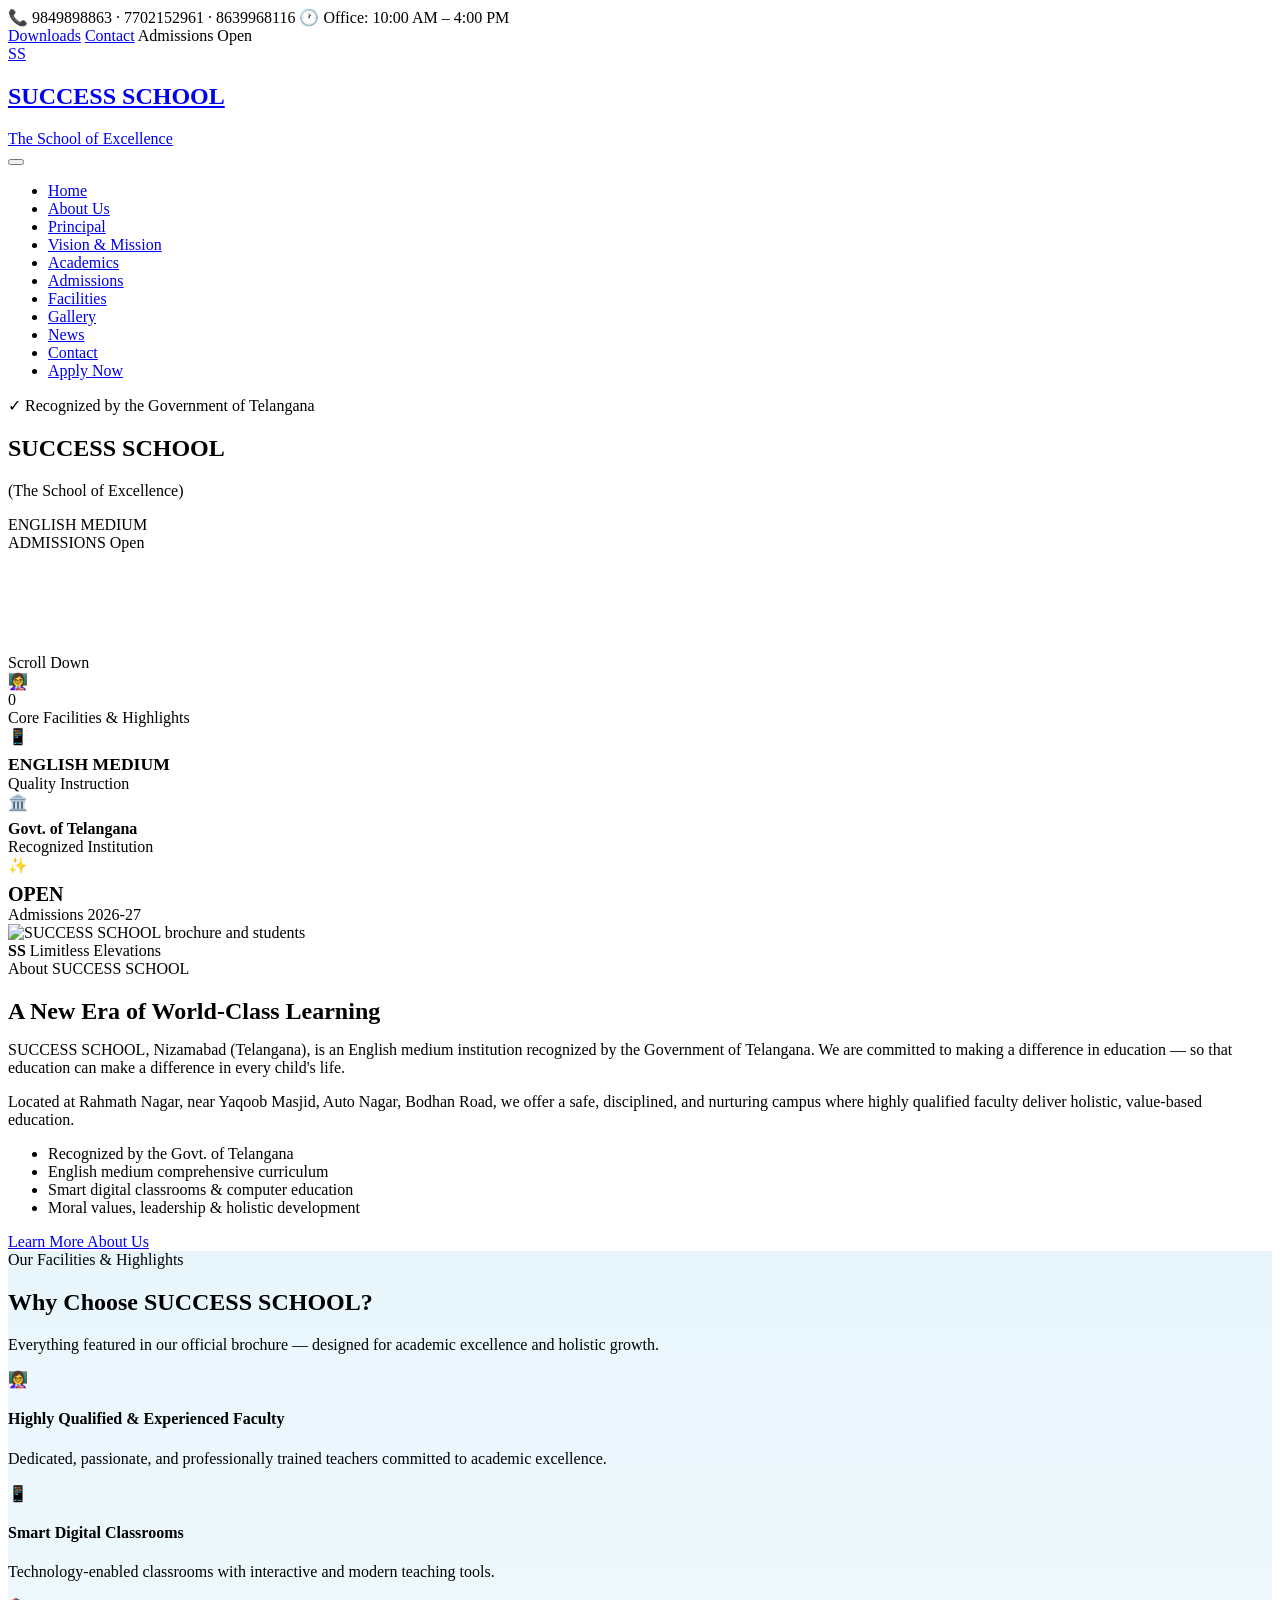
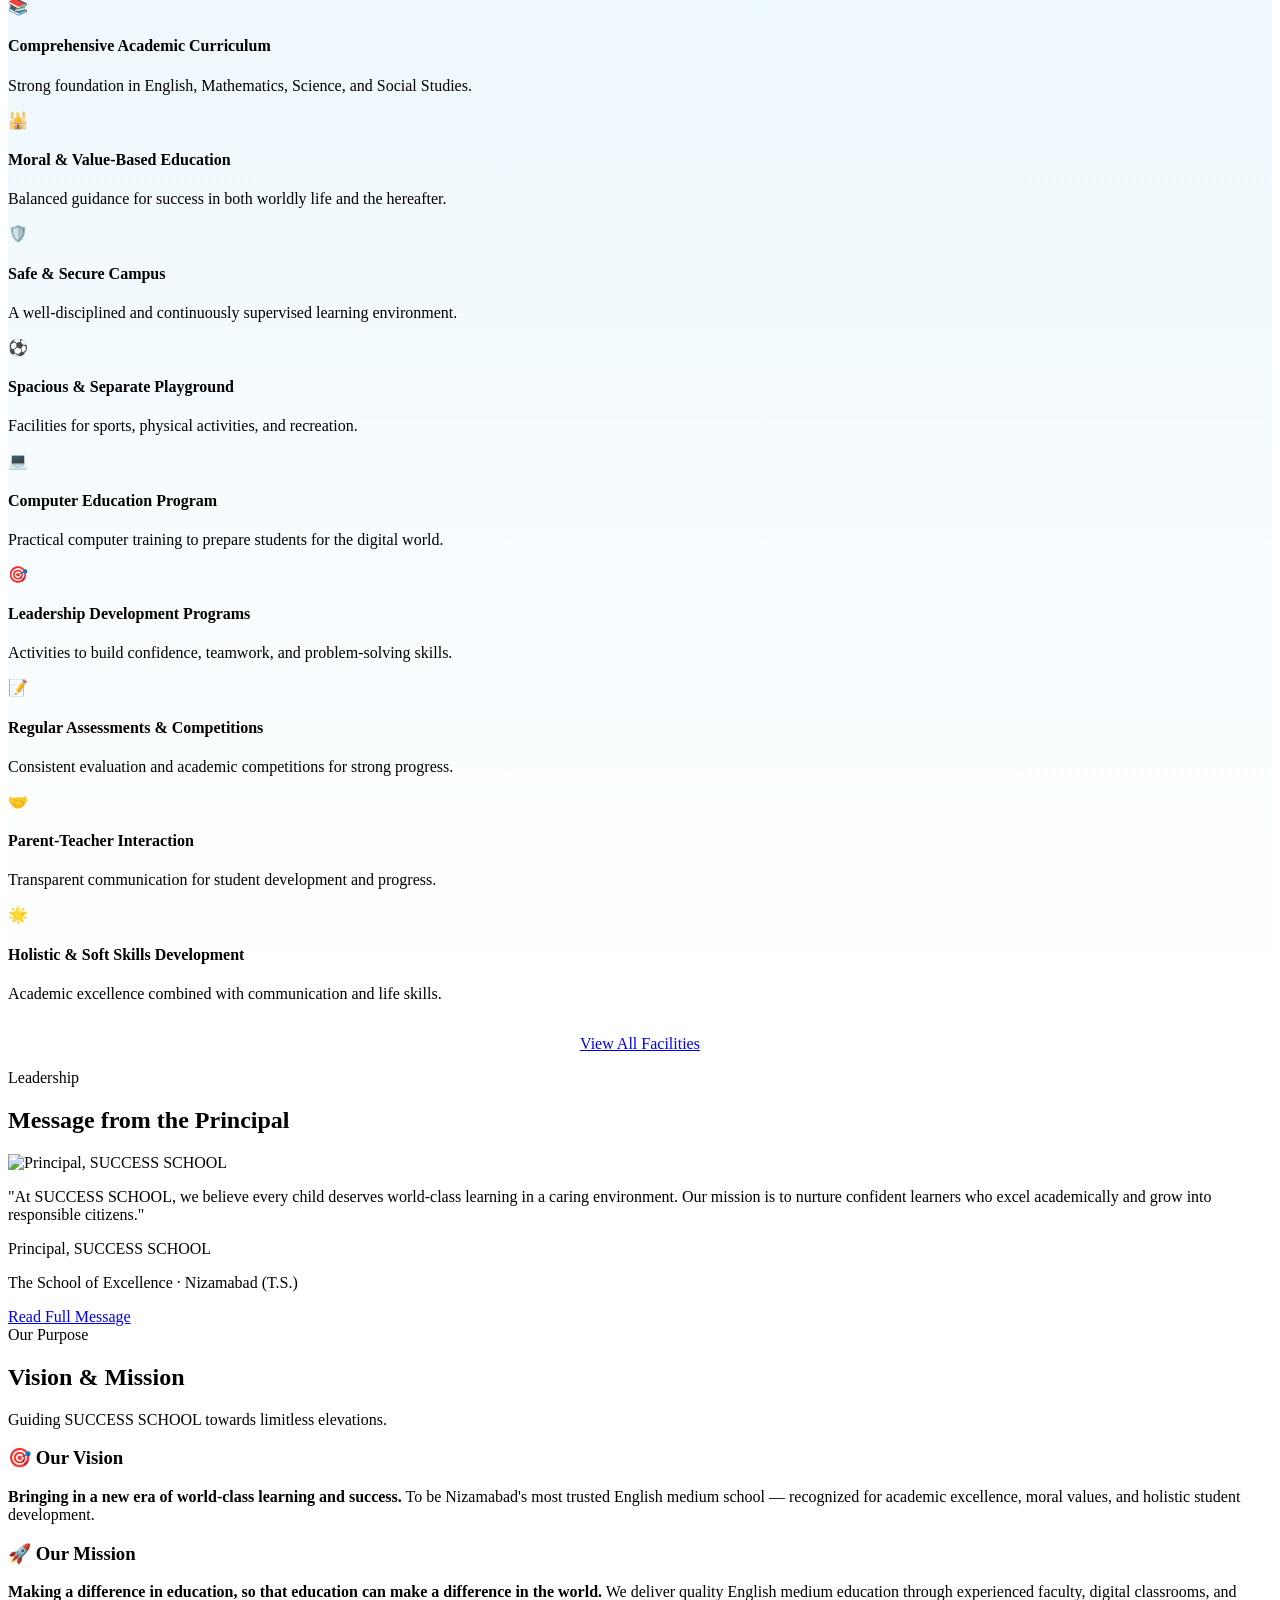
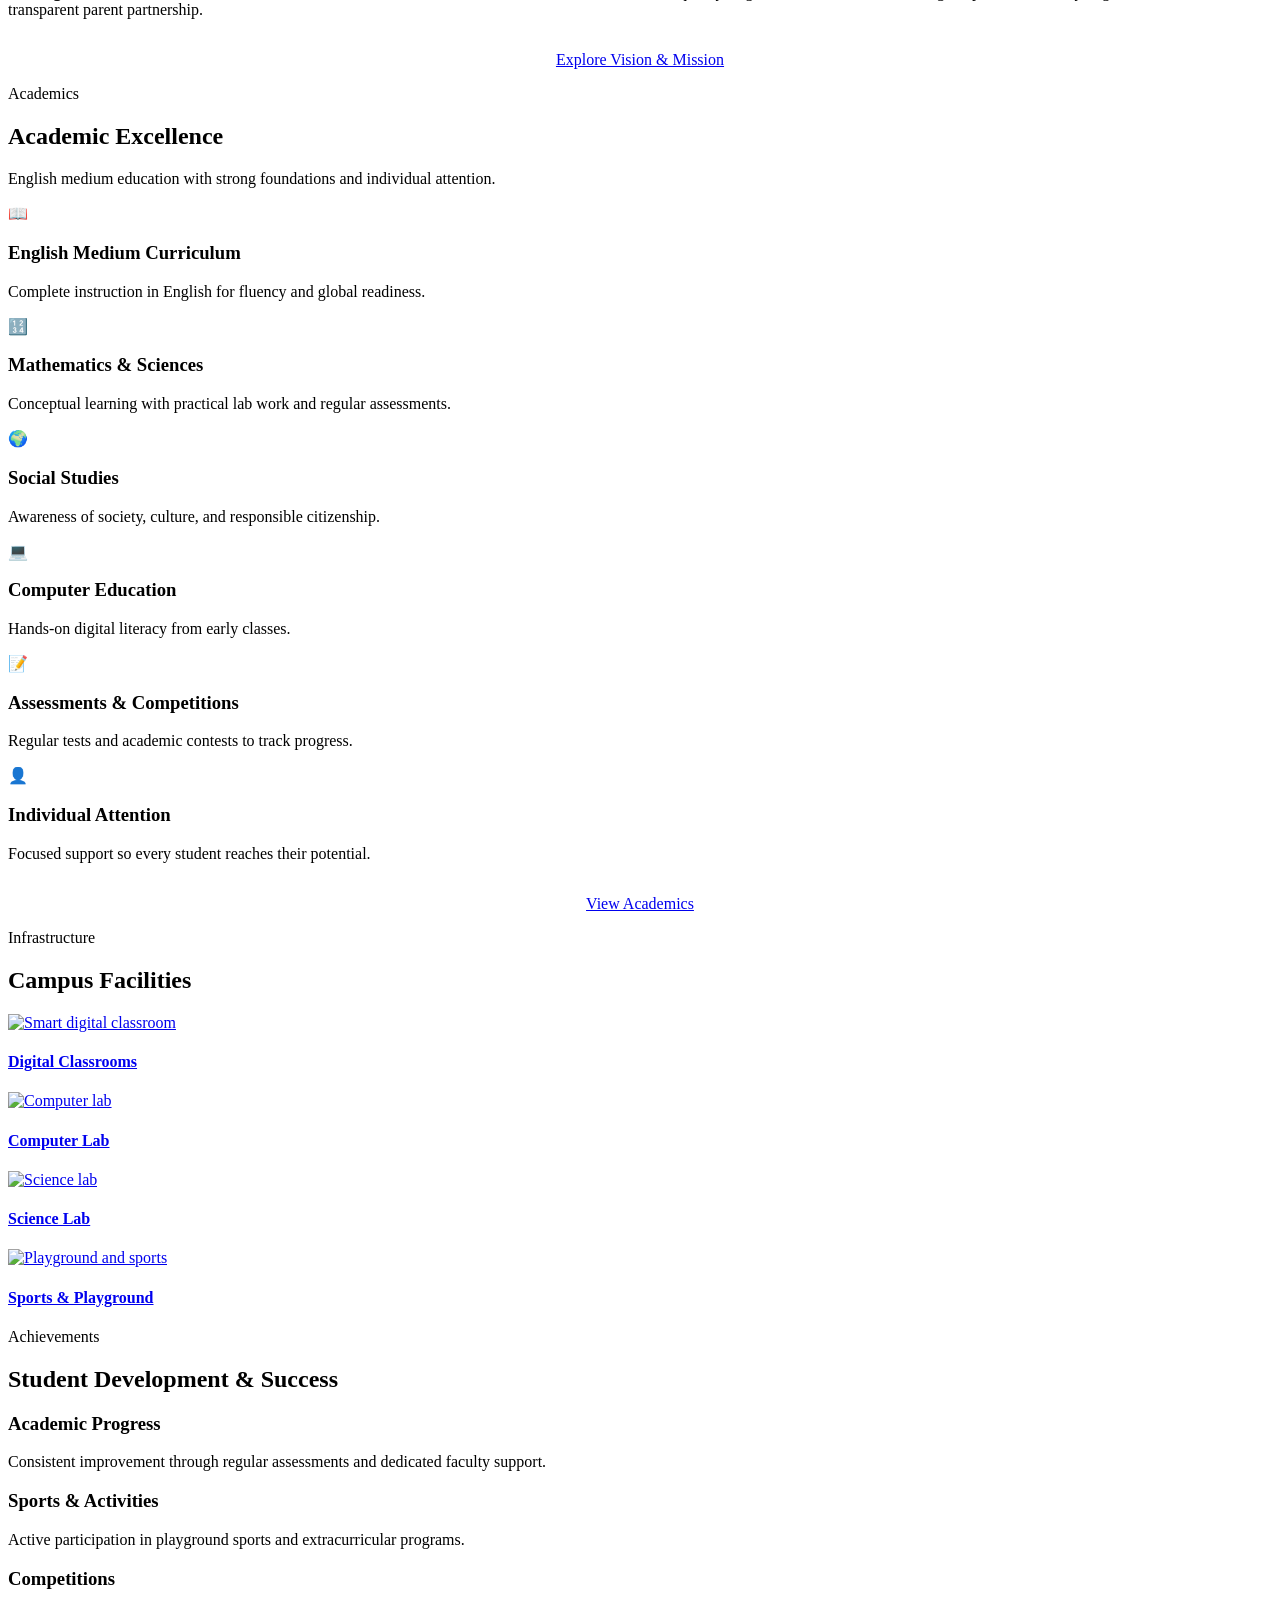
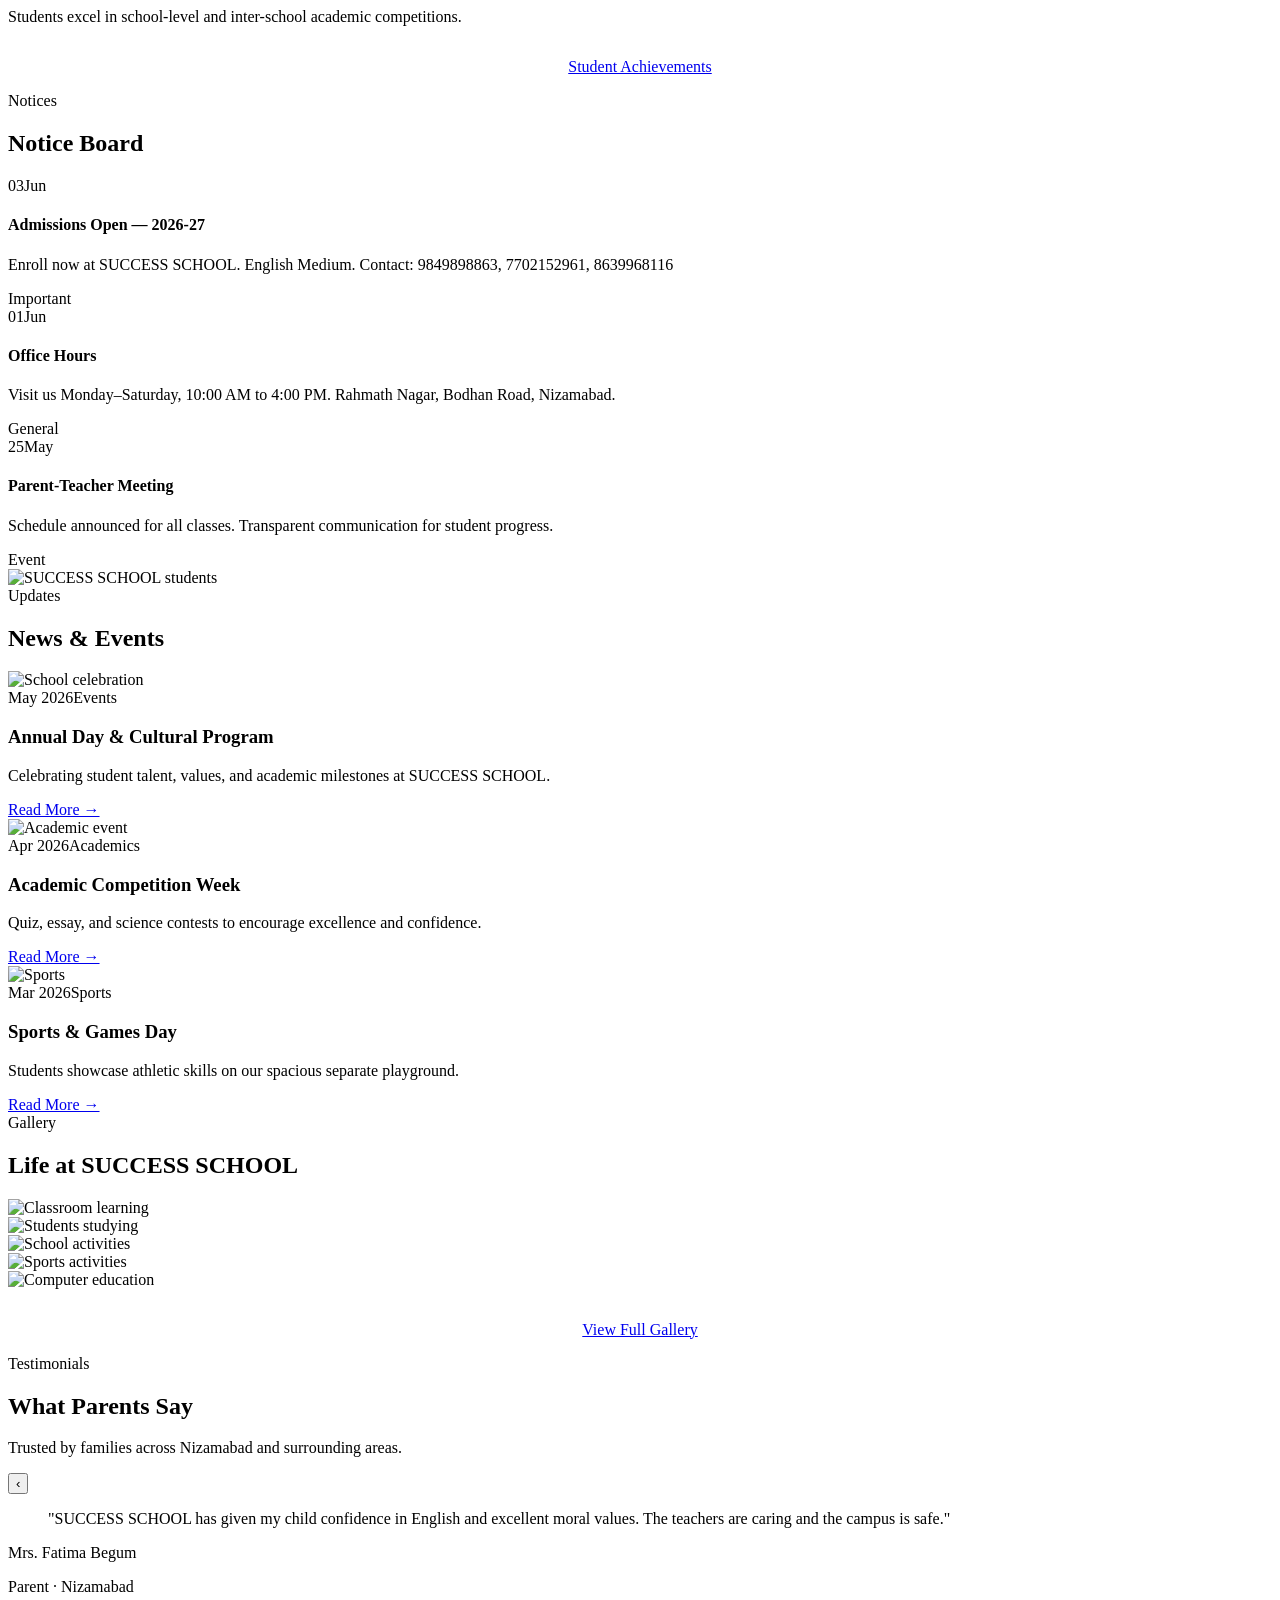
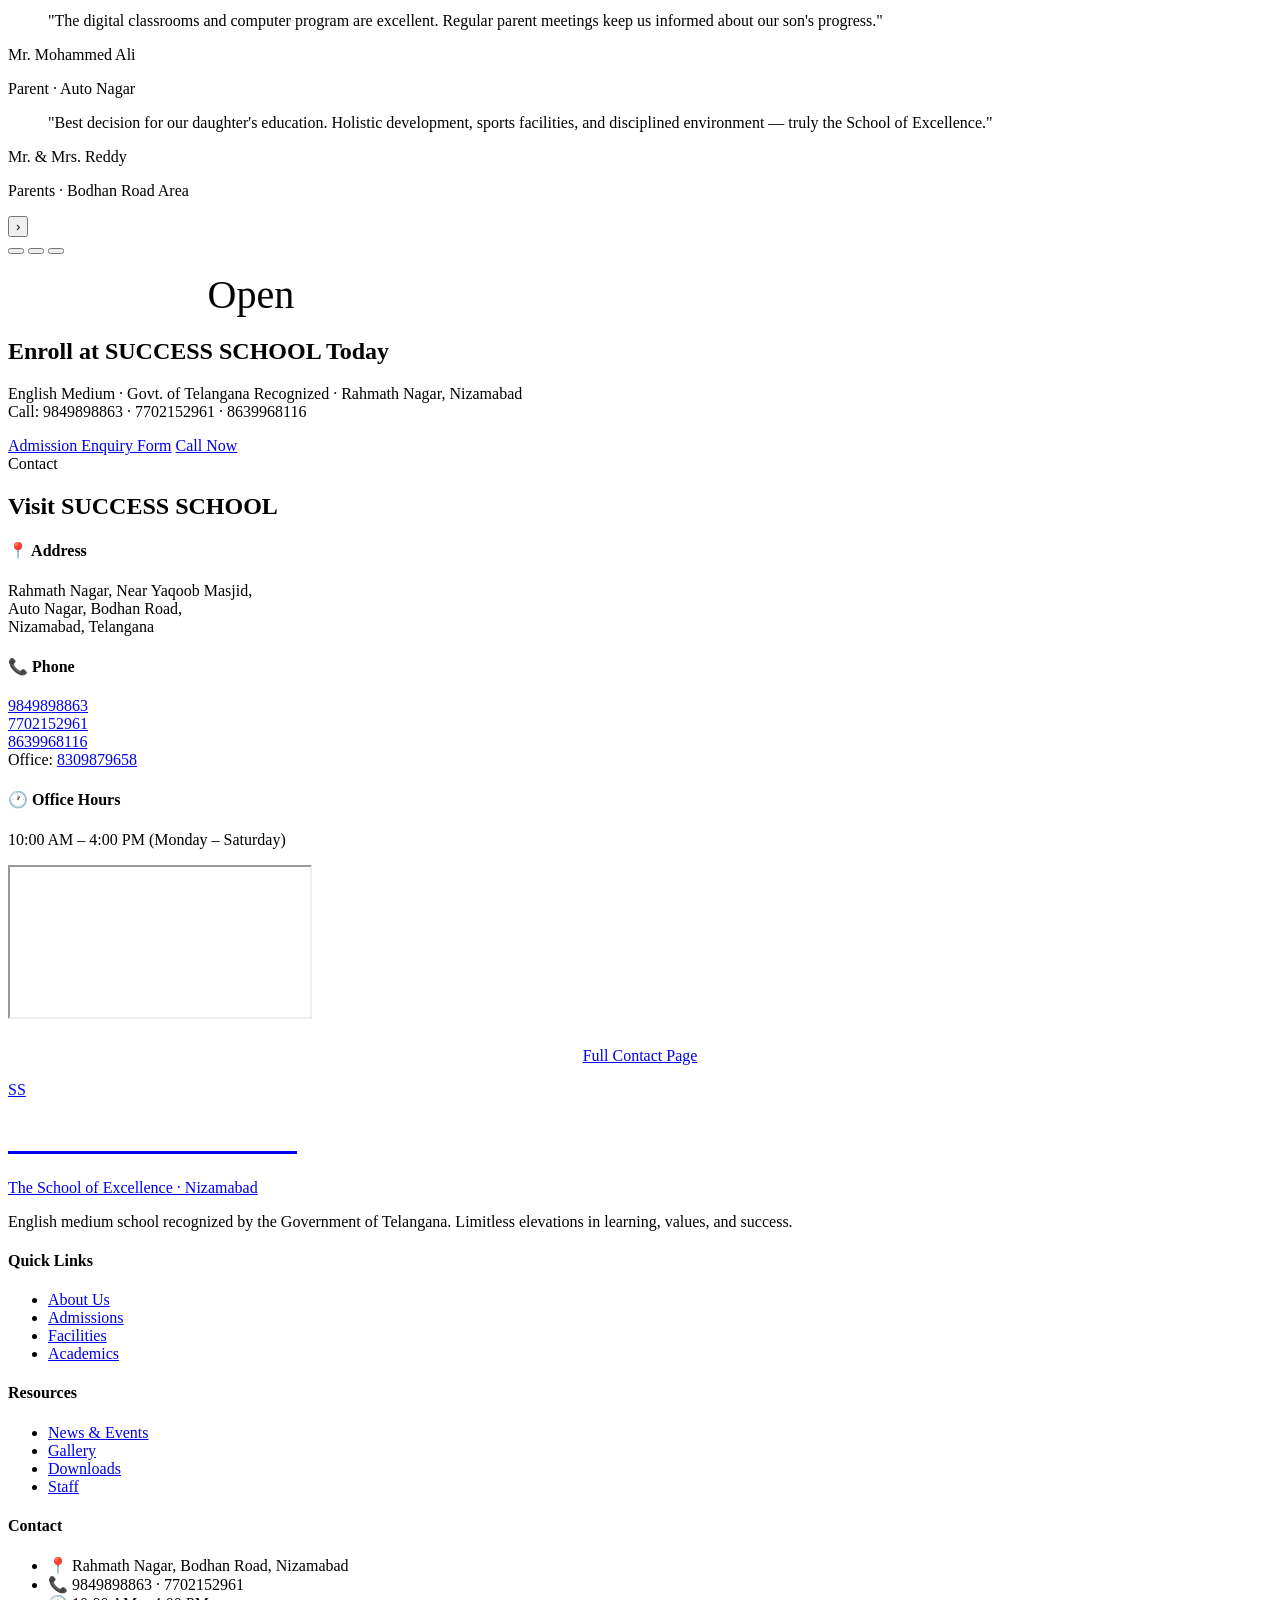
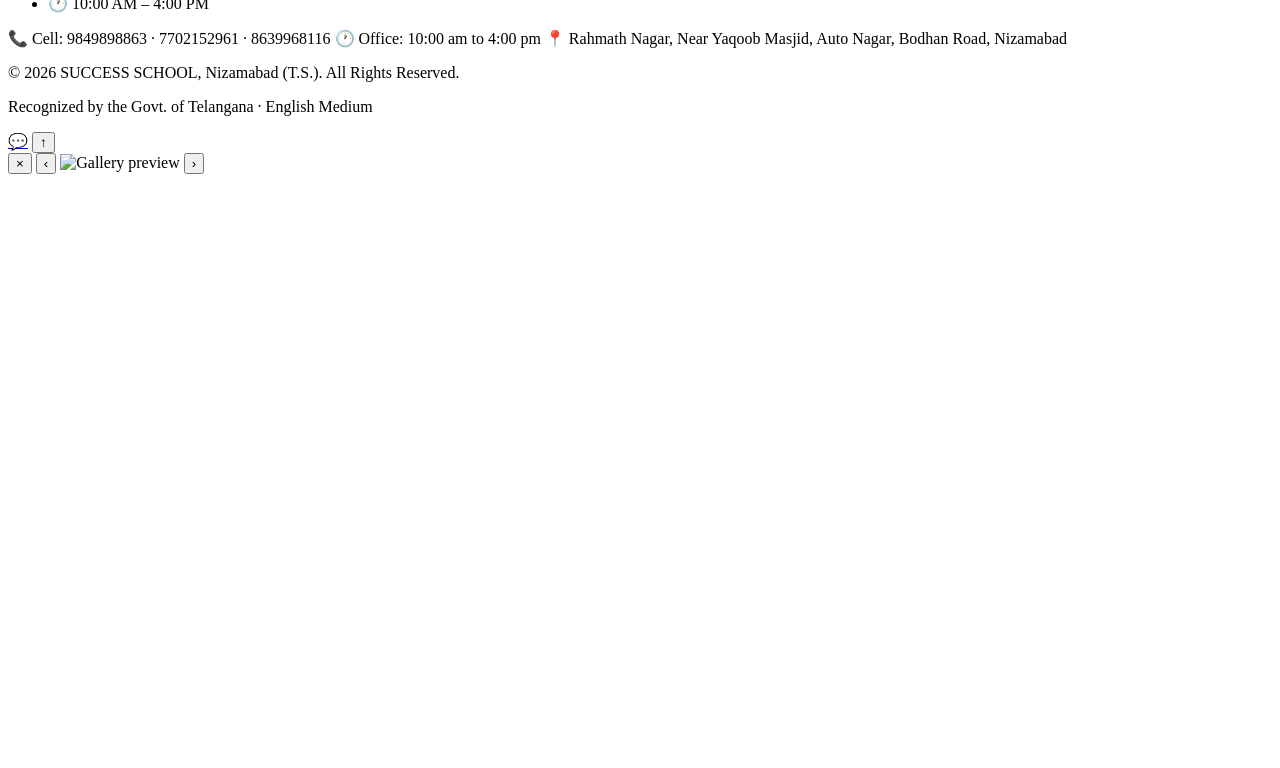
==== index.html @ 604987a1 "Add files via upload" ====
<!DOCTYPE html>
<html lang="en">
<head>
  <meta charset="UTF-8">
  <meta name="viewport" content="width=device-width, initial-scale=1.0">
  <meta name="description" content="SUCCESS SCHOOL Nizamabad — The School of Excellence. English Medium, recognized by Govt. of Telangana. Admissions Open. Rahmath Nagar, Bodhan Road.">
  <meta name="keywords" content="Success School Nizamabad, English medium school Telangana, admissions Nizamabad, best school Bodhan Road">
  <meta name="author" content="SUCCESS SCHOOL">
  <title>SUCCESS SCHOOL | The School of Excellence — Nizamabad</title>
  <link rel="stylesheet" href="css/main.css">
</head>
<body>
  <header class="header" role="banner">
    <div class="top-bar">
      <div class="container">
        <div class="top-bar-links">
          <span>📞 9849898863 · 7702152961 · 8639968116</span>
          <span>🕐 Office: 10:00 AM – 4:00 PM</span>
        </div>
        <div class="top-bar-links">
          <a href="downloads.html">Downloads</a>
          <a href="contact.html">Contact</a>
          <span class="admissions-pill">Admissions Open</span>
        </div>
      </div>
    </div>
    <nav class="navbar" aria-label="Main navigation">
      <div class="container">
        <a href="index.html" class="logo">
          <div class="logo-icon" aria-hidden="true">
            <img src="assets/logo.png" alt="" width="52" height="52" onerror="this.style.display='none';this.parentElement.textContent='SS';this.parentElement.style.background='linear-gradient(135deg,#e31e24,#1a3d8f)';this.parentElement.style.color='#fff';this.parentElement.style.display='flex';this.parentElement.style.alignItems='center';this.parentElement.style.justifyContent='center';this.parentElement.style.fontWeight='800';">
          </div>
          <div class="logo-text">
            <h1>SUCCESS SCHOOL</h1>
            <span>The School of Excellence</span>
          </div>
        </a>
        <button class="nav-toggle" aria-label="Toggle menu" aria-expanded="false">
          <span></span><span></span><span></span>
        </button>
        <ul class="nav-menu">
          <li><a href="index.html" class="active">Home</a></li>
          <li><a href="about.html">About Us</a></li>
          <li><a href="principal.html">Principal</a></li>
          <li><a href="vision-mission.html">Vision & Mission</a></li>
          <li><a href="academics.html">Academics</a></li>
          <li><a href="admissions.html">Admissions</a></li>
          <li><a href="facilities.html">Facilities</a></li>
          <li><a href="gallery.html">Gallery</a></li>
          <li><a href="news-events.html">News</a></li>
          <li><a href="contact.html">Contact</a></li>
          <li class="nav-cta"><a href="admissions.html" class="btn btn-primary">Apply Now</a></li>
        </ul>
      </div>
    </nav>
    <div class="nav-overlay" aria-hidden="true"></div>
  </header>

  <main>
    <section class="hero" aria-label="Welcome">
      <div class="hero-bg" role="img" aria-label="Sky and school atmosphere"></div>
      <div class="hero-overlay"></div>
      <div class="container">
        <div class="hero-content">
          <p class="hero-recognition">✓ Recognized by the Government of Telangana</p>
          <h2 class="hero-school-name">SUCCESS SCHOOL</h2>
          <p class="hero-tagline">(The School of Excellence)</p>
          <span class="hero-medium">ENGLISH MEDIUM</span>
          <div class="hero-admission-badge">
            <span class="admissions-text">ADMISSIONS</span>
            <span class="open-text">Open</span>
          </div>
          <p style="color:rgba(255,255,255,0.92);font-size:1.05rem;max-width:560px;margin-bottom:1.75rem;animation:fadeUp 0.8s 0.35s ease forwards;opacity:0;">
            Bringing in a new era of world-class learning and success — where education makes a difference in the world.
          </p>
          <div class="hero-btns" style="animation:fadeUp 0.8s 0.45s ease forwards;opacity:0;">
            <a href="admissions.html" class="btn btn-accent">Apply for Admission</a>
            <a href="contact.html" class="btn btn-outline">Visit Our Campus</a>
          </div>
        </div>
      </div>
      <div class="hero-scroll" aria-hidden="true">Scroll Down</div>
    </section>

    <section class="stats" aria-label="School highlights">
      <div class="container">
        <div class="stats-grid">
          <div class="stat-card glass reveal">
            <div class="stat-icon" aria-hidden="true">👩‍🏫</div>
            <div class="stat-number" data-count="11" data-suffix="">0</div>
            <div class="stat-label">Core Facilities & Highlights</div>
          </div>
          <div class="stat-card glass reveal">
            <div class="stat-icon" aria-hidden="true">📱</div>
            <div class="stat-label" style="font-size:1.1rem;margin-top:0.5rem;color:var(--brand-green);font-weight:800;">ENGLISH MEDIUM</div>
            <div class="stat-label">Quality Instruction</div>
          </div>
          <div class="stat-card glass reveal">
            <div class="stat-icon" aria-hidden="true">🏛️</div>
            <div class="stat-label" style="font-size:1rem;margin-top:0.5rem;color:var(--primary);font-weight:800;">Govt. of Telangana</div>
            <div class="stat-label">Recognized Institution</div>
          </div>
          <div class="stat-card glass reveal">
            <div class="stat-icon" aria-hidden="true">✨</div>
            <div class="stat-label" style="font-size:1.25rem;margin-top:0.5rem;color:var(--brand-red);font-weight:800;">OPEN</div>
            <div class="stat-label">Admissions 2026-27</div>
          </div>
        </div>
        <div class="rainbow-bar reveal"></div>
      </div>
    </section>

    <section class="section" id="about-preview">
      <div class="container">
        <div class="about-preview reveal">
          <div class="about-preview-img">
            <img src="assets/brochure.png" alt="SUCCESS SCHOOL brochure and students" width="800" height="600" loading="lazy" onerror="this.src='https://images.unsplash.com/photo-1580582932707-520aed937b7b?w=800&q=80'">
            <div class="about-badge glass">
              <strong>SS</strong>
              <span>Limitless Elevations</span>
            </div>
          </div>
          <div>
            <span class="section-label">About SUCCESS SCHOOL</span>
            <h2 class="section-title" style="text-align:left;margin-bottom:1rem;">A New Era of World-Class Learning</h2>
            <p style="color:var(--gray-600);margin-bottom:1rem;">SUCCESS SCHOOL, Nizamabad (Telangana), is an English medium institution recognized by the Government of Telangana. We are committed to making a difference in education — so that education can make a difference in every child's life.</p>
            <p style="color:var(--gray-600);margin-bottom:1rem;">Located at Rahmath Nagar, near Yaqoob Masjid, Auto Nagar, Bodhan Road, we offer a safe, disciplined, and nurturing campus where highly qualified faculty deliver holistic, value-based education.</p>
            <ul class="feature-list">
              <li>Recognized by the Govt. of Telangana</li>
              <li>English medium comprehensive curriculum</li>
              <li>Smart digital classrooms & computer education</li>
              <li>Moral values, leadership & holistic development</li>
            </ul>
            <a href="about.html" class="btn btn-primary">Learn More About Us</a>
          </div>
        </div>
      </div>
    </section>

    <section class="section" style="background:linear-gradient(180deg,#e8f6fc,#fff);">
      <div class="container">
        <header class="section-header reveal">
          <span class="section-label">Our Facilities & Highlights</span>
          <h2 class="section-title">Why Choose SUCCESS SCHOOL?</h2>
          <p class="section-desc">Everything featured in our official brochure — designed for academic excellence and holistic growth.</p>
        </header>
        <div class="facilities-highlights reveal">
          <div class="highlight-card"><span class="icon">👩‍🏫</span><div><h4>Highly Qualified & Experienced Faculty</h4><p>Dedicated, passionate, and professionally trained teachers committed to academic excellence.</p></div></div>
          <div class="highlight-card"><span class="icon">📱</span><div><h4>Smart Digital Classrooms</h4><p>Technology-enabled classrooms with interactive and modern teaching tools.</p></div></div>
          <div class="highlight-card"><span class="icon">📚</span><div><h4>Comprehensive Academic Curriculum</h4><p>Strong foundation in English, Mathematics, Science, and Social Studies.</p></div></div>
          <div class="highlight-card"><span class="icon">🕌</span><div><h4>Moral & Value-Based Education</h4><p>Balanced guidance for success in both worldly life and the hereafter.</p></div></div>
          <div class="highlight-card"><span class="icon">🛡️</span><div><h4>Safe & Secure Campus</h4><p>A well-disciplined and continuously supervised learning environment.</p></div></div>
          <div class="highlight-card"><span class="icon">⚽</span><div><h4>Spacious & Separate Playground</h4><p>Facilities for sports, physical activities, and recreation.</p></div></div>
          <div class="highlight-card"><span class="icon">💻</span><div><h4>Computer Education Program</h4><p>Practical computer training to prepare students for the digital world.</p></div></div>
          <div class="highlight-card"><span class="icon">🎯</span><div><h4>Leadership Development Programs</h4><p>Activities to build confidence, teamwork, and problem-solving skills.</p></div></div>
          <div class="highlight-card"><span class="icon">📝</span><div><h4>Regular Assessments & Competitions</h4><p>Consistent evaluation and academic competitions for strong progress.</p></div></div>
          <div class="highlight-card"><span class="icon">🤝</span><div><h4>Parent-Teacher Interaction</h4><p>Transparent communication for student development and progress.</p></div></div>
          <div class="highlight-card"><span class="icon">🌟</span><div><h4>Holistic & Soft Skills Development</h4><p>Academic excellence combined with communication and life skills.</p></div></div>
        </div>
        <p style="text-align:center;margin-top:2rem;"><a href="facilities.html" class="btn btn-primary">View All Facilities</a></p>
      </div>
    </section>

    <section class="section principal-preview">
      <div class="container">
        <header class="section-header reveal">
          <span class="section-label">Leadership</span>
          <h2 class="section-title">Message from the Principal</h2>
        </header>
        <div class="principal-box glass reveal">
          <div class="principal-photo">
            <img src="#" alt="Principal, SUCCESS SCHOOL" width="400" height="533" loading="lazy">
          </div>
          <div>
            <p class="principal-quote">"At SUCCESS SCHOOL, we believe every child deserves world-class learning in a caring environment. Our mission is to nurture confident learners who excel academically and grow into responsible citizens."</p>
            <p class="principal-name">Principal, SUCCESS SCHOOL</p>
            <p class="principal-role">The School of Excellence · Nizamabad (T.S.)</p>
            <a href="principal.html" class="btn btn-secondary" style="margin-top:1.25rem;">Read Full Message</a>
          </div>
        </div>
      </div>
    </section>

    <section class="section">
      <div class="container">
        <header class="section-header reveal">
          <span class="section-label">Our Purpose</span>
          <h2 class="section-title">Vision & Mission</h2>
          <p class="section-desc">Guiding SUCCESS SCHOOL towards limitless elevations.</p>
        </header>
        <div class="vm-cards reveal">
          <div class="vm-card glass">
            <h3>🎯 Our Vision</h3>
            <p><strong>Bringing in a new era of world-class learning and success.</strong> To be Nizamabad's most trusted English medium school — recognized for academic excellence, moral values, and holistic student development.</p>
          </div>
          <div class="vm-card glass">
            <h3>🚀 Our Mission</h3>
            <p><strong>Making a difference in education, so that education can make a difference in the world.</strong> We deliver quality English medium education through experienced faculty, digital classrooms, and transparent parent partnership.</p>
          </div>
        </div>
        <p style="text-align:center;margin-top:2rem;"><a href="vision-mission.html" class="btn btn-primary">Explore Vision & Mission</a></p>
      </div>
    </section>

    <section class="section" style="background:var(--gray-50);">
      <div class="container">
        <header class="section-header reveal">
          <span class="section-label">Academics</span>
          <h2 class="section-title">Academic Excellence</h2>
          <p class="section-desc">English medium education with strong foundations and individual attention.</p>
        </header>
        <div class="programs-grid reveal">
          <div class="program-card"><div class="program-icon">📖</div><h3>English Medium Curriculum</h3><p>Complete instruction in English for fluency and global readiness.</p></div>
          <div class="program-card"><div class="program-icon">🔢</div><h3>Mathematics & Sciences</h3><p>Conceptual learning with practical lab work and regular assessments.</p></div>
          <div class="program-card"><div class="program-icon">🌍</div><h3>Social Studies</h3><p>Awareness of society, culture, and responsible citizenship.</p></div>
          <div class="program-card"><div class="program-icon">💻</div><h3>Computer Education</h3><p>Hands-on digital literacy from early classes.</p></div>
          <div class="program-card"><div class="program-icon">📝</div><h3>Assessments & Competitions</h3><p>Regular tests and academic contests to track progress.</p></div>
          <div class="program-card"><div class="program-icon">👤</div><h3>Individual Attention</h3><p>Focused support so every student reaches their potential.</p></div>
        </div>
        <p style="text-align:center;margin-top:2rem;"><a href="academics.html" class="btn btn-primary">View Academics</a></p>
      </div>
    </section>

    <section class="section">
      <div class="container">
        <header class="section-header reveal">
          <span class="section-label">Infrastructure</span>
          <h2 class="section-title">Campus Facilities</h2>
        </header>
        <div class="facilities-scroll reveal">
          <a href="facilities.html" class="facility-item">
            <img src="https://images.unsplash.com/photo-1588072432836-e10032774350?w=400&q=80" alt="Smart digital classroom" loading="lazy">
            <div class="facility-overlay"><h4>Digital Classrooms</h4></div>
          </a>
          <a href="facilities.html" class="facility-item">
            <img src="https://images.unsplash.com/photo-1517694712202-14dd953757aa?w=400&q=80" alt="Computer lab" loading="lazy">
            <div class="facility-overlay"><h4>Computer Lab</h4></div>
          </a>
          <a href="facilities.html" class="facility-item">
            <img src="https://images.unsplash.com/photo-1532094349884-543bc11b234d?w=400&q=80" alt="Science lab" loading="lazy">
            <div class="facility-overlay"><h4>Science Lab</h4></div>
          </a>
          <a href="facilities.html" class="facility-item">
            <img src="https://images.unsplash.com/photo-1461896836934-ffe607ba8211?w=400&q=80" alt="Playground and sports" loading="lazy">
            <div class="facility-overlay"><h4>Sports & Playground</h4></div>
          </a>
        </div>
      </div>
    </section>

    <section class="section" style="background:var(--gray-50);">
      <div class="container">
        <header class="section-header reveal">
          <span class="section-label">Achievements</span>
          <h2 class="section-title">Student Development & Success</h2>
        </header>
        <div class="cards-grid reveal">
          <article class="card"><div class="card-body"><h3>Academic Progress</h3><p>Consistent improvement through regular assessments and dedicated faculty support.</p></div></article>
          <article class="card"><div class="card-body"><h3>Sports & Activities</h3><p>Active participation in playground sports and extracurricular programs.</p></div></article>
          <article class="card"><div class="card-body"><h3>Competitions</h3><p>Students excel in school-level and inter-school academic competitions.</p></div></article>
        </div>
        <p style="text-align:center;margin-top:2rem;"><a href="achievements.html" class="btn btn-primary">Student Achievements</a></p>
      </div>
    </section>

    <section class="section">
      <div class="container">
        <header class="section-header reveal">
          <span class="section-label">Notices</span>
          <h2 class="section-title">Notice Board</h2>
        </header>
        <div class="notice-board reveal">
          <div class="notice-list">
            <div class="notice-item">
              <div class="notice-date"><span>03</span>Jun</div>
              <div class="notice-content">
                <h4>Admissions Open — 2026-27</h4>
                <p>Enroll now at SUCCESS SCHOOL. English Medium. Contact: 9849898863, 7702152961, 8639968116</p>
                <span class="notice-tag">Important</span>
              </div>
            </div>
            <div class="notice-item">
              <div class="notice-date"><span>01</span>Jun</div>
              <div class="notice-content">
                <h4>Office Hours</h4>
                <p>Visit us Monday–Saturday, 10:00 AM to 4:00 PM. Rahmath Nagar, Bodhan Road, Nizamabad.</p>
                <span class="notice-tag">General</span>
              </div>
            </div>
            <div class="notice-item">
              <div class="notice-date"><span>25</span>May</div>
              <div class="notice-content">
                <h4>Parent-Teacher Meeting</h4>
                <p>Schedule announced for all classes. Transparent communication for student progress.</p>
                <span class="notice-tag">Event</span>
              </div>
            </div>
          </div>
          <div>
            <img src="https://images.unsplash.com/photo-1503676260728-1c00da094a0b?w=700&q=80" alt="SUCCESS SCHOOL students" style="border-radius:var(--radius-lg);box-shadow:var(--shadow-md);" loading="lazy">
          </div>
        </div>
      </div>
    </section>

    <section class="section" style="background:var(--gray-50);">
      <div class="container">
        <header class="section-header reveal">
          <span class="section-label">Updates</span>
          <h2 class="section-title">News & Events</h2>
        </header>
        <div class="news-grid reveal">
          <article class="card">
            <div class="card-img"><img src="https://images.unsplash.com/photo-1523240795612-9a054b0db644?w=600&q=80" alt="School celebration" loading="lazy"></div>
            <div class="card-body">
              <div class="card-meta"><span>May 2026</span><span>Events</span></div>
              <h3>Annual Day & Cultural Program</h3>
              <p>Celebrating student talent, values, and academic milestones at SUCCESS SCHOOL.</p>
              <a href="news-events.html" class="card-link">Read More →</a>
            </div>
          </article>
          <article class="card">
            <div class="card-img"><img src="https://images.unsplash.com/photo-1524178232363-1fb2b075b655?w=600&q=80" alt="Academic event" loading="lazy"></div>
            <div class="card-body">
              <div class="card-meta"><span>Apr 2026</span><span>Academics</span></div>
              <h3>Academic Competition Week</h3>
              <p>Quiz, essay, and science contests to encourage excellence and confidence.</p>
              <a href="news-events.html" class="card-link">Read More →</a>
            </div>
          </article>
          <article class="card">
            <div class="card-img"><img src="https://images.unsplash.com/photo-1461896836934-ffe607ba8211?w=600&q=80" alt="Sports" loading="lazy"></div>
            <div class="card-body">
              <div class="card-meta"><span>Mar 2026</span><span>Sports</span></div>
              <h3>Sports & Games Day</h3>
              <p>Students showcase athletic skills on our spacious separate playground.</p>
              <a href="news-events.html" class="card-link">Read More →</a>
            </div>
          </article>
        </div>
      </div>
    </section>

    <section class="section">
      <div class="container">
        <header class="section-header reveal">
          <span class="section-label">Gallery</span>
          <h2 class="section-title">Life at SUCCESS SCHOOL</h2>
        </header>
        <div class="gallery-preview reveal">
          <div class="gallery-item" data-lightbox="https://images.unsplash.com/photo-1580582932707-520aed937b7b?w=1200&q=80">
            <img src="https://images.unsplash.com/photo-1580582932707-520aed937b7b?w=800&q=80" alt="Classroom learning" loading="lazy">
          </div>
          <div class="gallery-item" data-lightbox="https://images.unsplash.com/photo-1509062522246-3755977927d7?w=1200&q=80">
            <img src="https://images.unsplash.com/photo-1509062522246-3755977927d7?w=400&q=80" alt="Students studying" loading="lazy">
          </div>
          <div class="gallery-item" data-lightbox="https://images.unsplash.com/photo-1571260899304-425eee4c8efc?w=1200&q=80">
            <img src="https://images.unsplash.com/photo-1571260899304-425eee4c8efc?w=400&q=80" alt="School activities" loading="lazy">
          </div>
          <div class="gallery-item" data-lightbox="https://images.unsplash.com/photo-1461896836934-ffe607ba8211?w=1200&q=80">
            <img src="https://images.unsplash.com/photo-1461896836934-ffe607ba8211?w=400&q=80" alt="Sports activities" loading="lazy">
          </div>
          <div class="gallery-item" data-lightbox="https://images.unsplash.com/photo-1517694712202-14dd953757aa?w=1200&q=80">
            <img src="https://images.unsplash.com/photo-1517694712202-14dd953757aa?w=400&q=80" alt="Computer education" loading="lazy">
          </div>
        </div>
        <p style="text-align:center;margin-top:2rem;"><a href="gallery.html" class="btn btn-primary">View Full Gallery</a></p>
      </div>
    </section>

    <section class="section testimonials">
      <div class="container">
        <header class="section-header reveal">
          <span class="section-label">Testimonials</span>
          <h2 class="section-title">What Parents Say</h2>
          <p class="section-desc">Trusted by families across Nizamabad and surrounding areas.</p>
        </header>
        <div class="testimonial-slider reveal">
          <button class="testimonial-nav testimonial-prev" type="button" aria-label="Previous">‹</button>
          <div class="testimonial-track">
            <div class="testimonial-slides">
              <div class="testimonial-slide">
                <blockquote>"SUCCESS SCHOOL has given my child confidence in English and excellent moral values. The teachers are caring and the campus is safe."</blockquote>
                <p class="testimonial-author">Mrs. Fatima Begum</p>
                <p class="testimonial-role">Parent · Nizamabad</p>
              </div>
              <div class="testimonial-slide">
                <blockquote>"The digital classrooms and computer program are excellent. Regular parent meetings keep us informed about our son's progress."</blockquote>
                <p class="testimonial-author">Mr. Mohammed Ali</p>
                <p class="testimonial-role">Parent · Auto Nagar</p>
              </div>
              <div class="testimonial-slide">
                <blockquote>"Best decision for our daughter's education. Holistic development, sports facilities, and disciplined environment — truly the School of Excellence."</blockquote>
                <p class="testimonial-author">Mr. & Mrs. Reddy</p>
                <p class="testimonial-role">Parents · Bodhan Road Area</p>
              </div>
            </div>
          </div>
          <button class="testimonial-nav testimonial-next" type="button" aria-label="Next">›</button>
          <div class="testimonial-dots">
            <button class="active" type="button" aria-label="Slide 1"></button>
            <button type="button" aria-label="Slide 2"></button>
            <button type="button" aria-label="Slide 3"></button>
          </div>
        </div>
      </div>
    </section>

    <section class="cta-section rainbow-cta">
      <div class="container reveal">
        <p class="hero-admission-badge" style="justify-content:center;margin-bottom:1rem;">
          <span class="admissions-text" style="color:#fff;font-size:2rem;">ADMISSIONS</span>
          <span class="open-text" style="font-size:2.5rem;">Open</span>
        </p>
        <h2>Enroll at SUCCESS SCHOOL Today</h2>
        <p>English Medium · Govt. of Telangana Recognized · Rahmath Nagar, Nizamabad<br>Call: 9849898863 · 7702152961 · 8639968116</p>
        <div class="cta-btns">
          <a href="admissions.html" class="btn btn-accent">Admission Enquiry Form</a>
          <a href="tel:9849898863" class="btn btn-outline">Call Now</a>
        </div>
      </div>
    </section>

    <section class="section" id="contact-preview">
      <div class="container">
        <header class="section-header reveal">
          <span class="section-label">Contact</span>
          <h2 class="section-title">Visit SUCCESS SCHOOL</h2>
        </header>
        <div class="contact-grid reveal">
          <div>
            <div class="contact-info-card"><h4>📍 Address</h4><p>Rahmath Nagar, Near Yaqoob Masjid,<br>Auto Nagar, Bodhan Road,<br>Nizamabad, Telangana</p></div>
            <div class="contact-info-card"><h4>📞 Phone</h4><p><a href="tel:9849898863">9849898863</a><br><a href="tel:7702152961">7702152961</a><br><a href="tel:8639968116">8639968116</a><br>Office: <a href="tel:8309879658">8309879658</a></p></div>
            <div class="contact-info-card"><h4>🕐 Office Hours</h4><p>10:00 AM – 4:00 PM (Monday – Saturday)</p></div>
          </div>
          <div class="map-container">
            <iframe src="https://www.google.com/maps/embed?pb=!1m18!1m12!1m3!1d3802.5!2d78.09!3d18.67!2m3!1f0!2f0!3f0!3m2!1i1024!2i768!4f13.1!3m3!1m2!1s0x3bc329b4b8c8d0c1%3A0x6f5e5e5e5e5e5e5e!2sNizamabad%2C%20Telangana!5e0!3m2!1sen!2sin!4v1" allowfullscreen loading="lazy" title="SUCCESS SCHOOL location — Nizamabad"></iframe>
          </div>
        </div>
        <p style="text-align:center;margin-top:1.5rem;"><a href="contact.html" class="btn btn-primary">Full Contact Page</a></p>
      </div>
    </section>
  </main>

  <footer class="footer" role="contentinfo">
    <div class="container">
      <div class="footer-grid">
        <div class="footer-about">
          <a href="index.html" class="logo">
            <div class="logo-icon"><img src="assets/logo.png" alt="" width="52" height="52" onerror="this.parentElement.textContent='SS'"></div>
            <div class="logo-text"><h1 style="color:#fff;">SUCCESS SCHOOL</h1><span>The School of Excellence · Nizamabad</span></div>
          </a>
          <p>English medium school recognized by the Government of Telangana. Limitless elevations in learning, values, and success.</p>
        </div>
        <div>
          <h4>Quick Links</h4>
          <ul class="footer-links">
            <li><a href="about.html">About Us</a></li>
            <li><a href="admissions.html">Admissions</a></li>
            <li><a href="facilities.html">Facilities</a></li>
            <li><a href="academics.html">Academics</a></li>
          </ul>
        </div>
        <div>
          <h4>Resources</h4>
          <ul class="footer-links">
            <li><a href="news-events.html">News & Events</a></li>
            <li><a href="gallery.html">Gallery</a></li>
            <li><a href="downloads.html">Downloads</a></li>
            <li><a href="staff.html">Staff</a></li>
          </ul>
        </div>
        <div>
          <h4>Contact</h4>
          <ul class="footer-contact">
            <li>📍 Rahmath Nagar, Bodhan Road, Nizamabad</li>
            <li>📞 9849898863 · 7702152961</li>
            <li>🕐 10:00 AM – 4:00 PM</li>
          </ul>
        </div>
      </div>
      <div class="footer-contact-strip">
        <div class="container">
          <span>📞 Cell: 9849898863 · 7702152961 · 8639968116</span>
          <span>🕐 Office: 10:00 am to 4:00 pm</span>
          <span>📍 Rahmath Nagar, Near Yaqoob Masjid, Auto Nagar, Bodhan Road, Nizamabad</span>
        </div>
      </div>
      <div class="footer-bottom">
        <p>© 2026 SUCCESS SCHOOL, Nizamabad (T.S.). All Rights Reserved.</p>
        <p>Recognized by the Govt. of Telangana · English Medium</p>
      </div>
    </div>
  </footer>

  <a href="https://wa.me/919849898863?text=Hello%2C%20I%20would%20like%20to%20enquire%20about%20admissions%20at%20SUCCESS%20SCHOOL." class="whatsapp-float" target="_blank" rel="noopener noreferrer" aria-label="Chat on WhatsApp">💬</a>
  <button class="back-to-top" type="button" aria-label="Back to top">↑</button>

  <div id="lightbox" class="lightbox" role="dialog" aria-modal="true" aria-label="Image preview">
    <button class="lightbox-close" type="button" aria-label="Close">×</button>
    <button class="lightbox-prev" type="button" aria-label="Previous image">‹</button>
    <img src="" alt="Gallery preview">
    <button class="lightbox-next" type="button" aria-label="Next image">›</button>
  </div>

  <script src="js/main.js" defer></script>
</body>
</html>
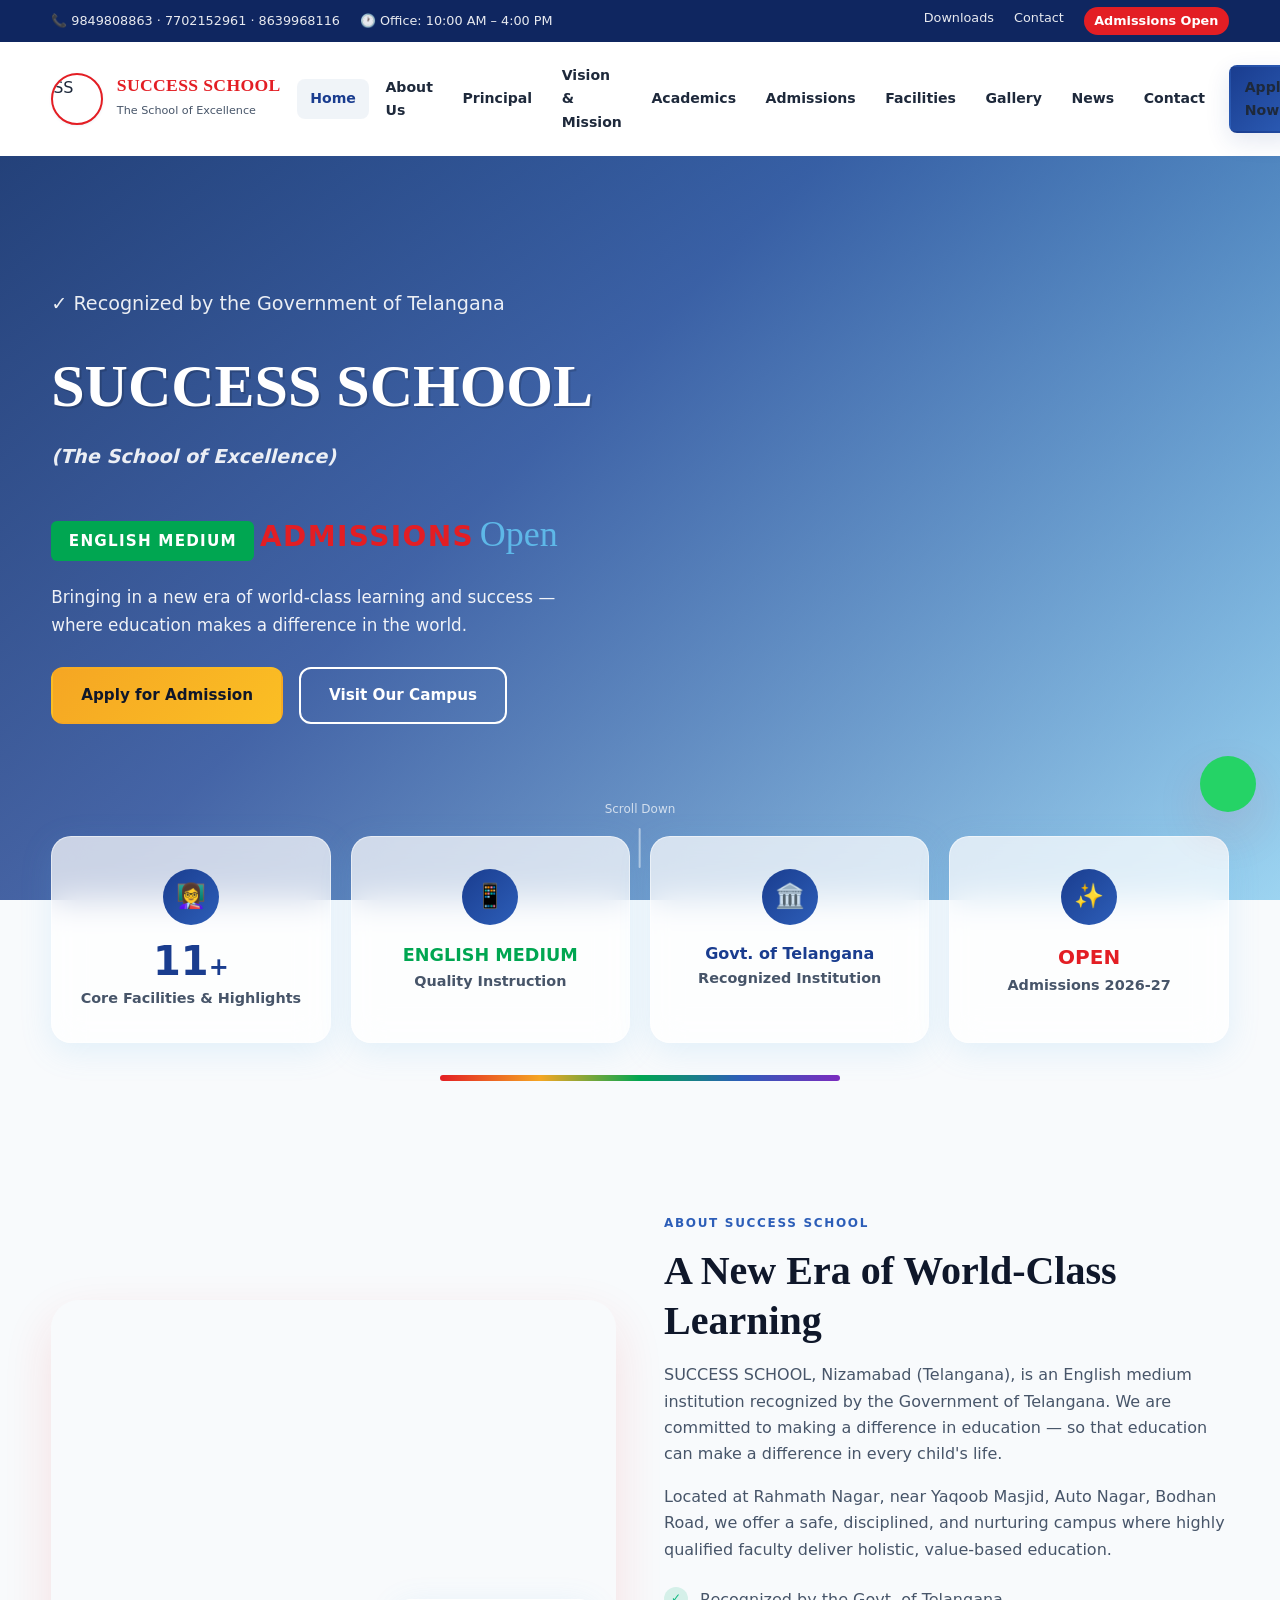
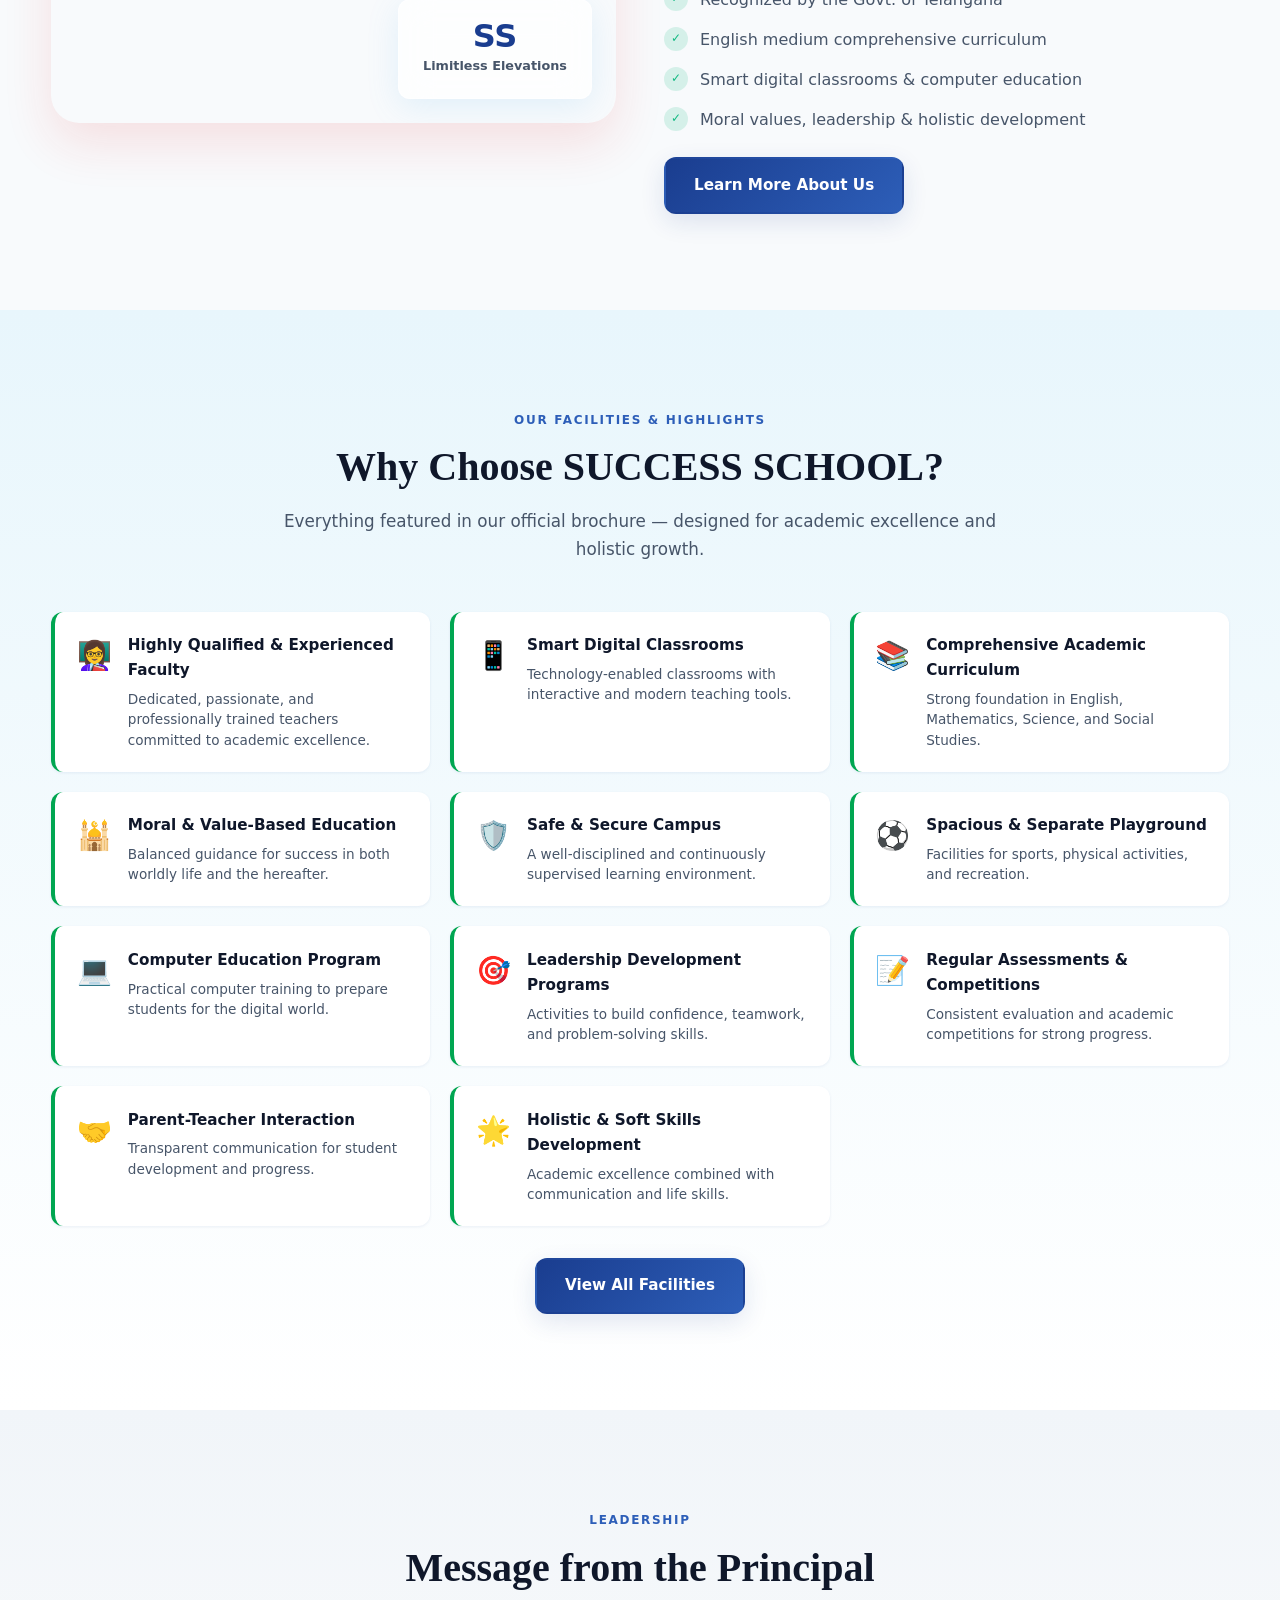
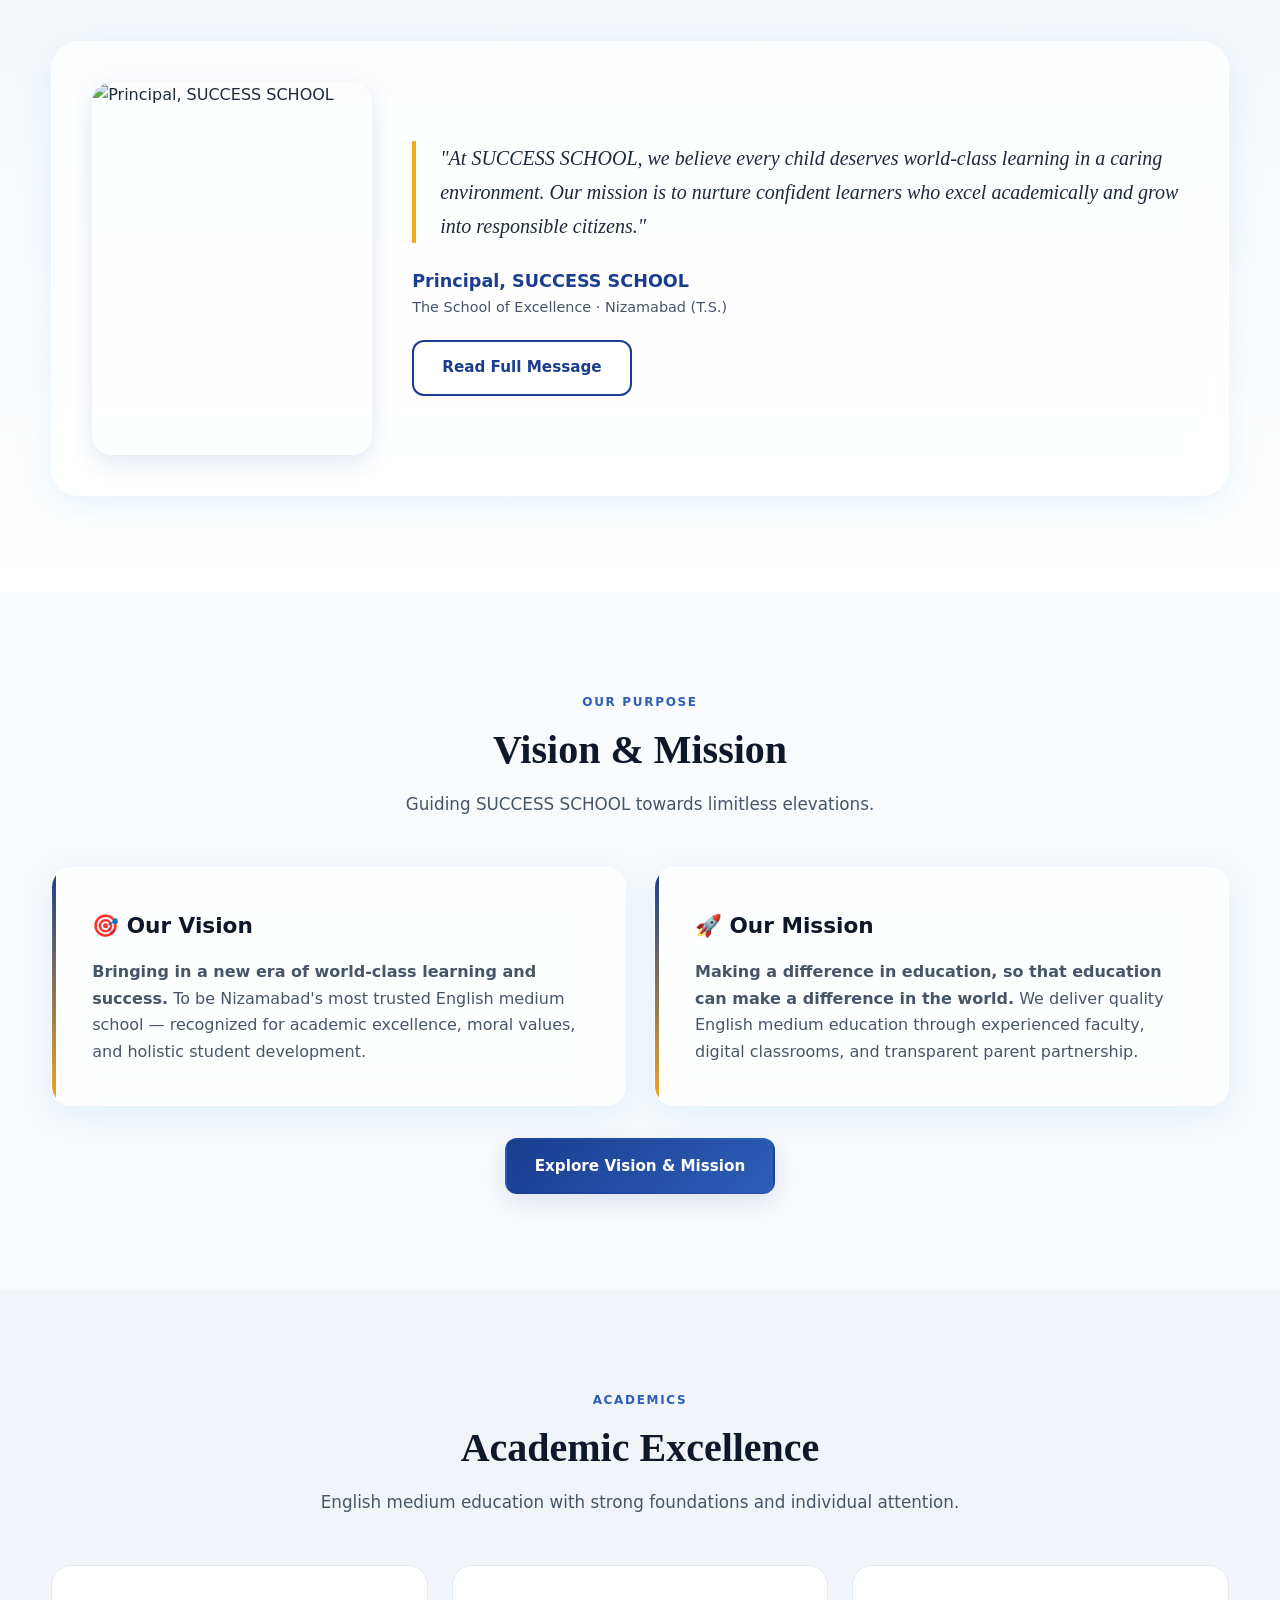
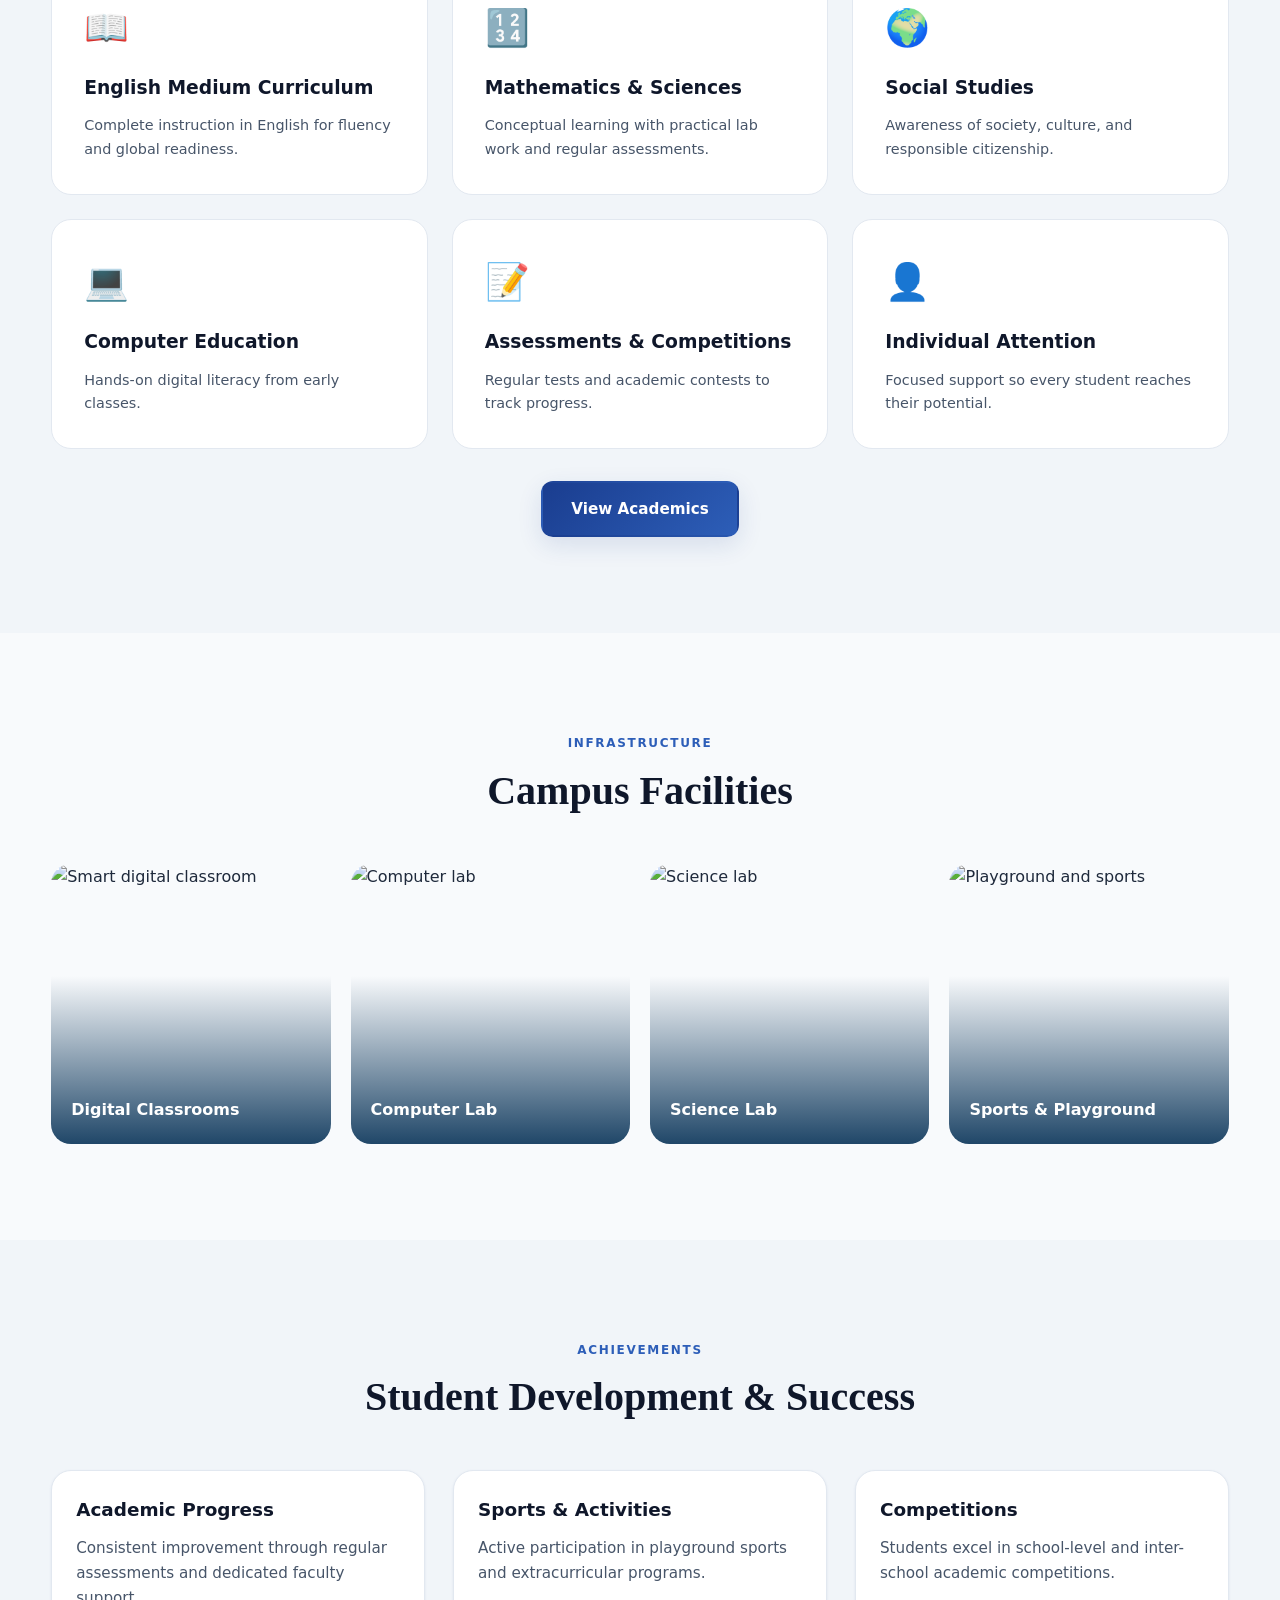
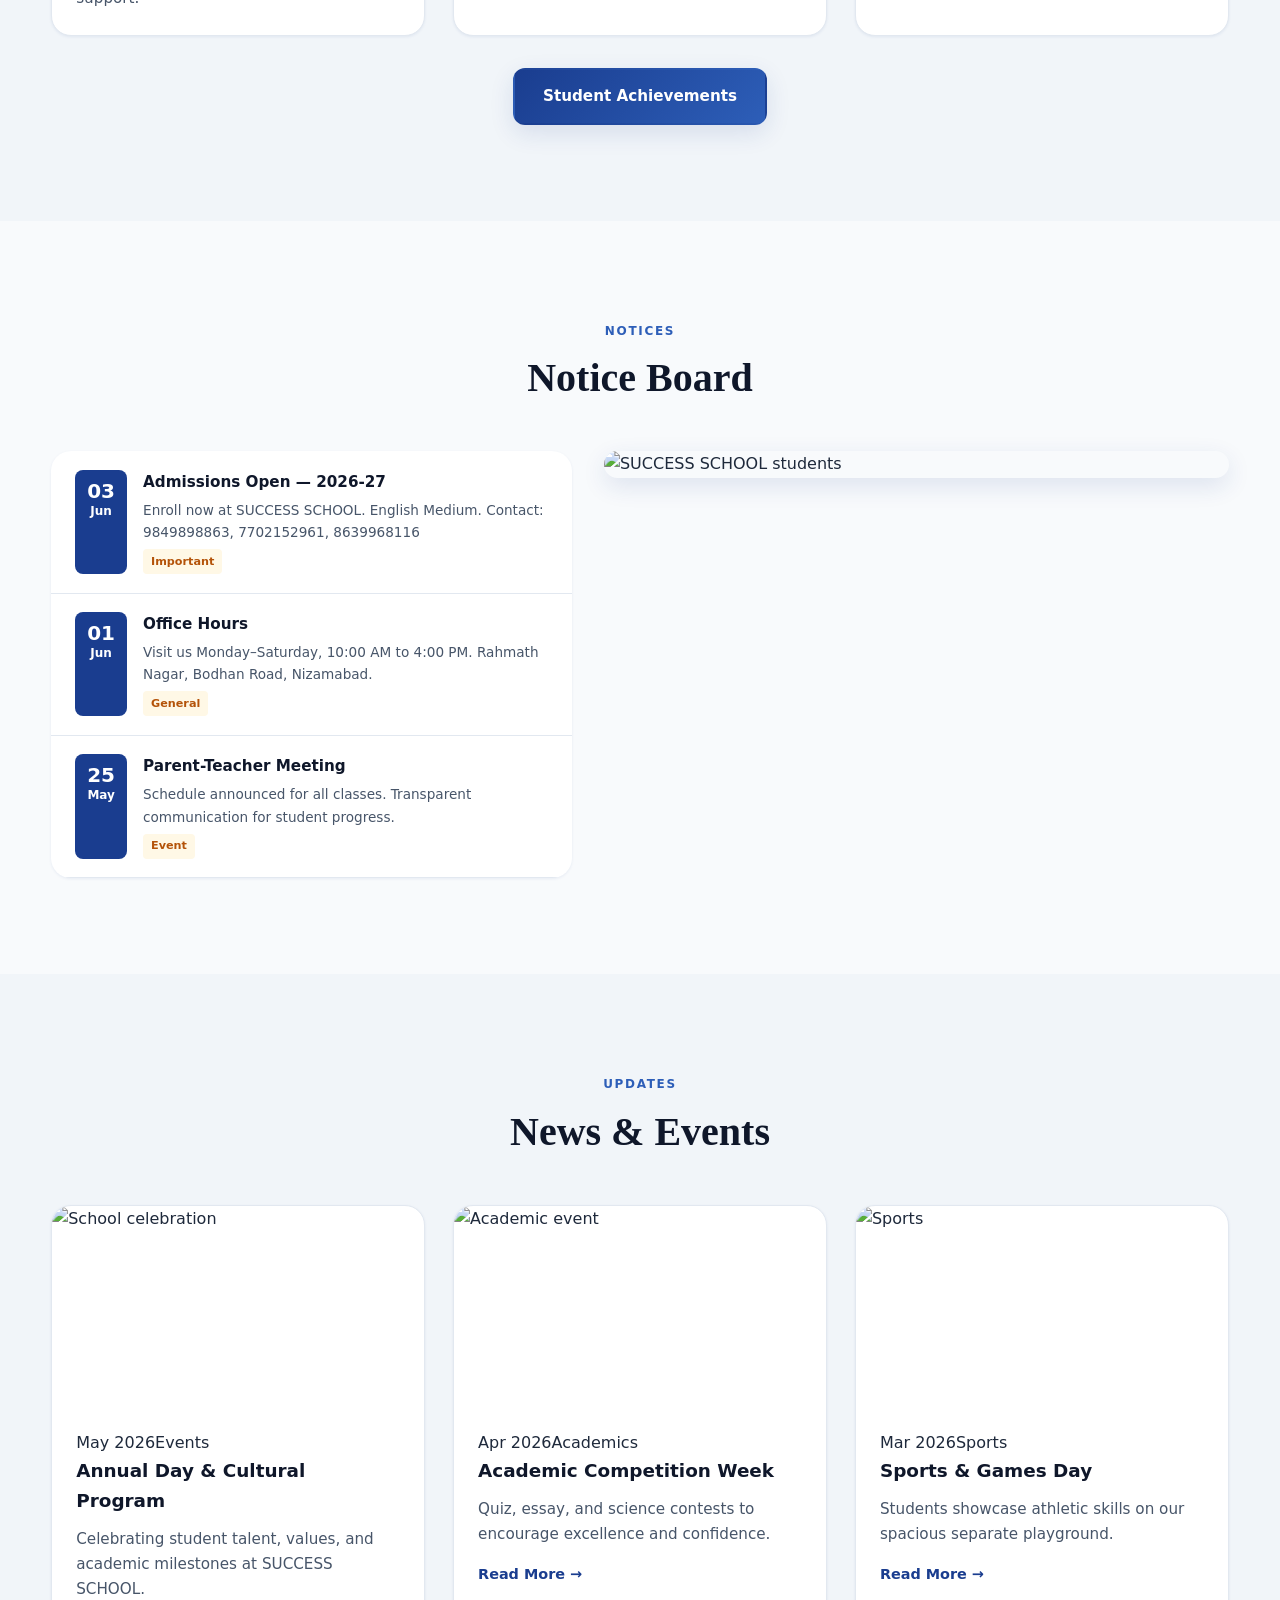
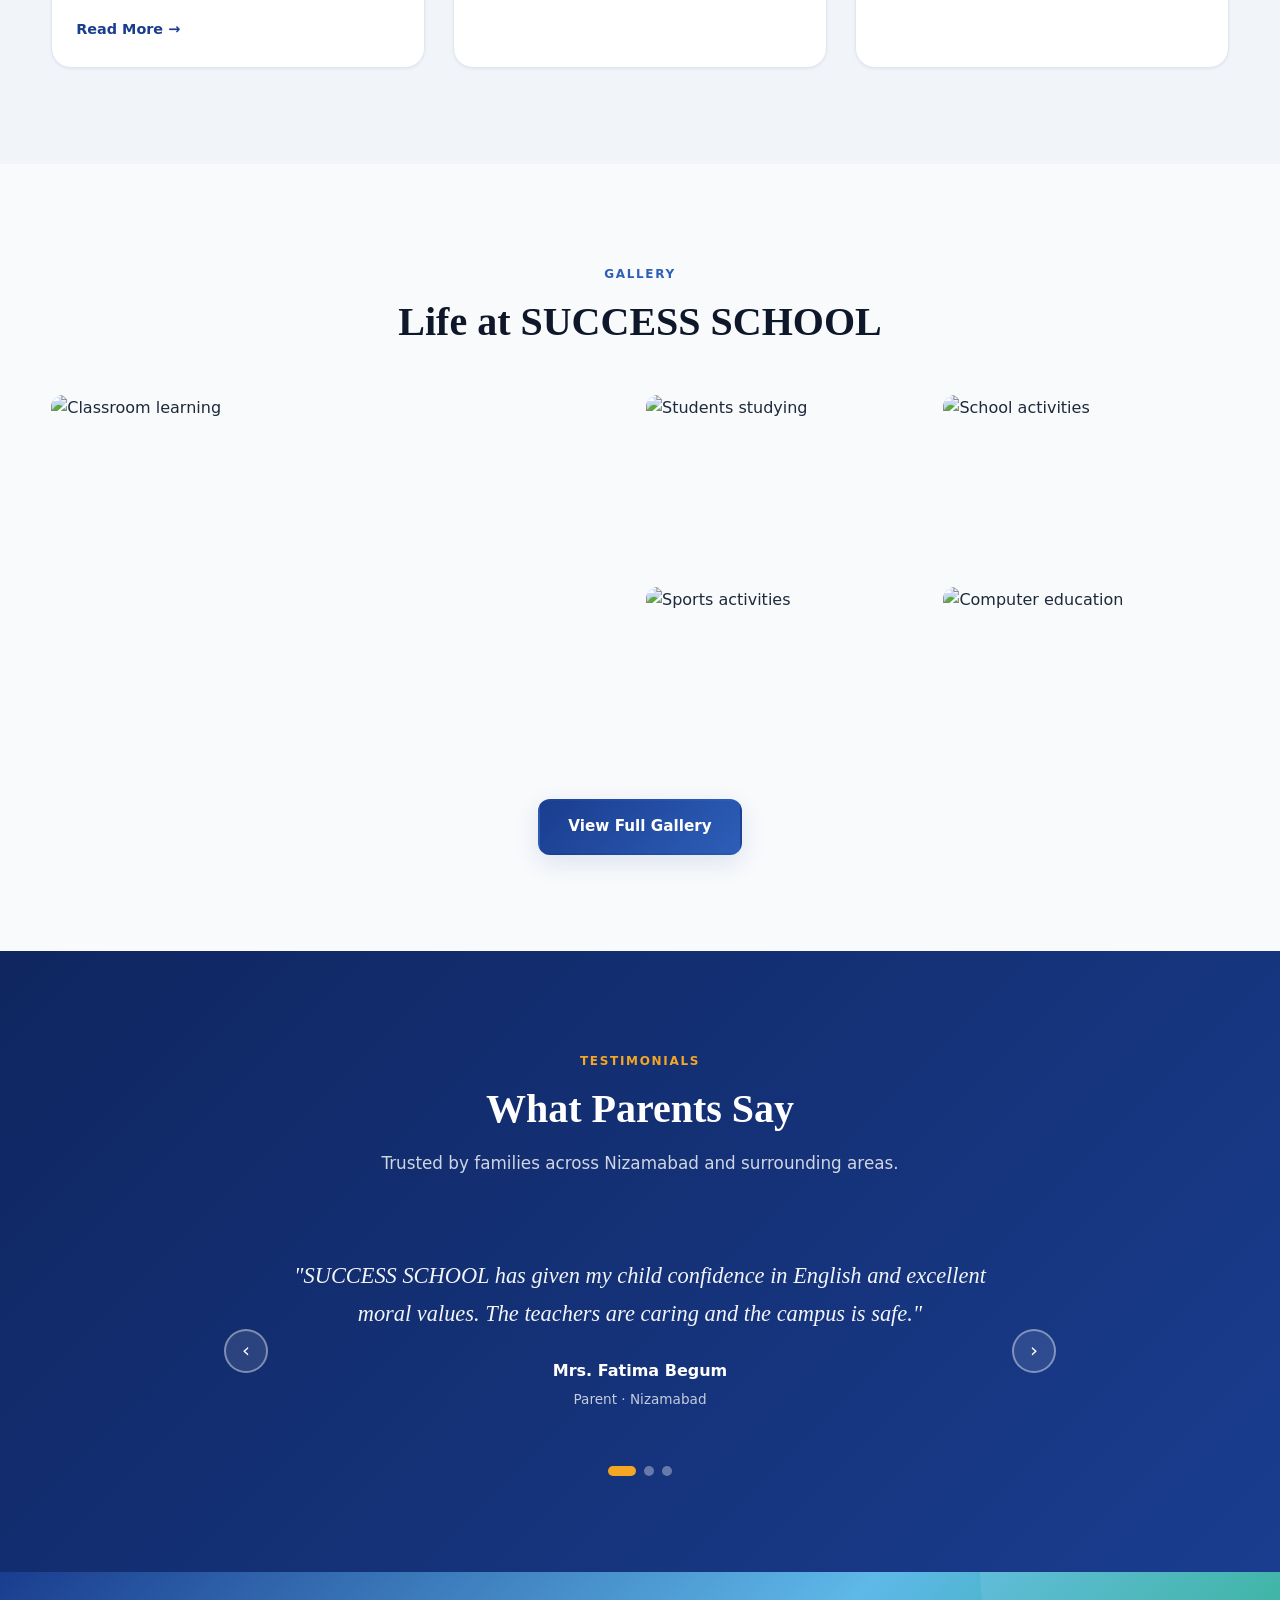
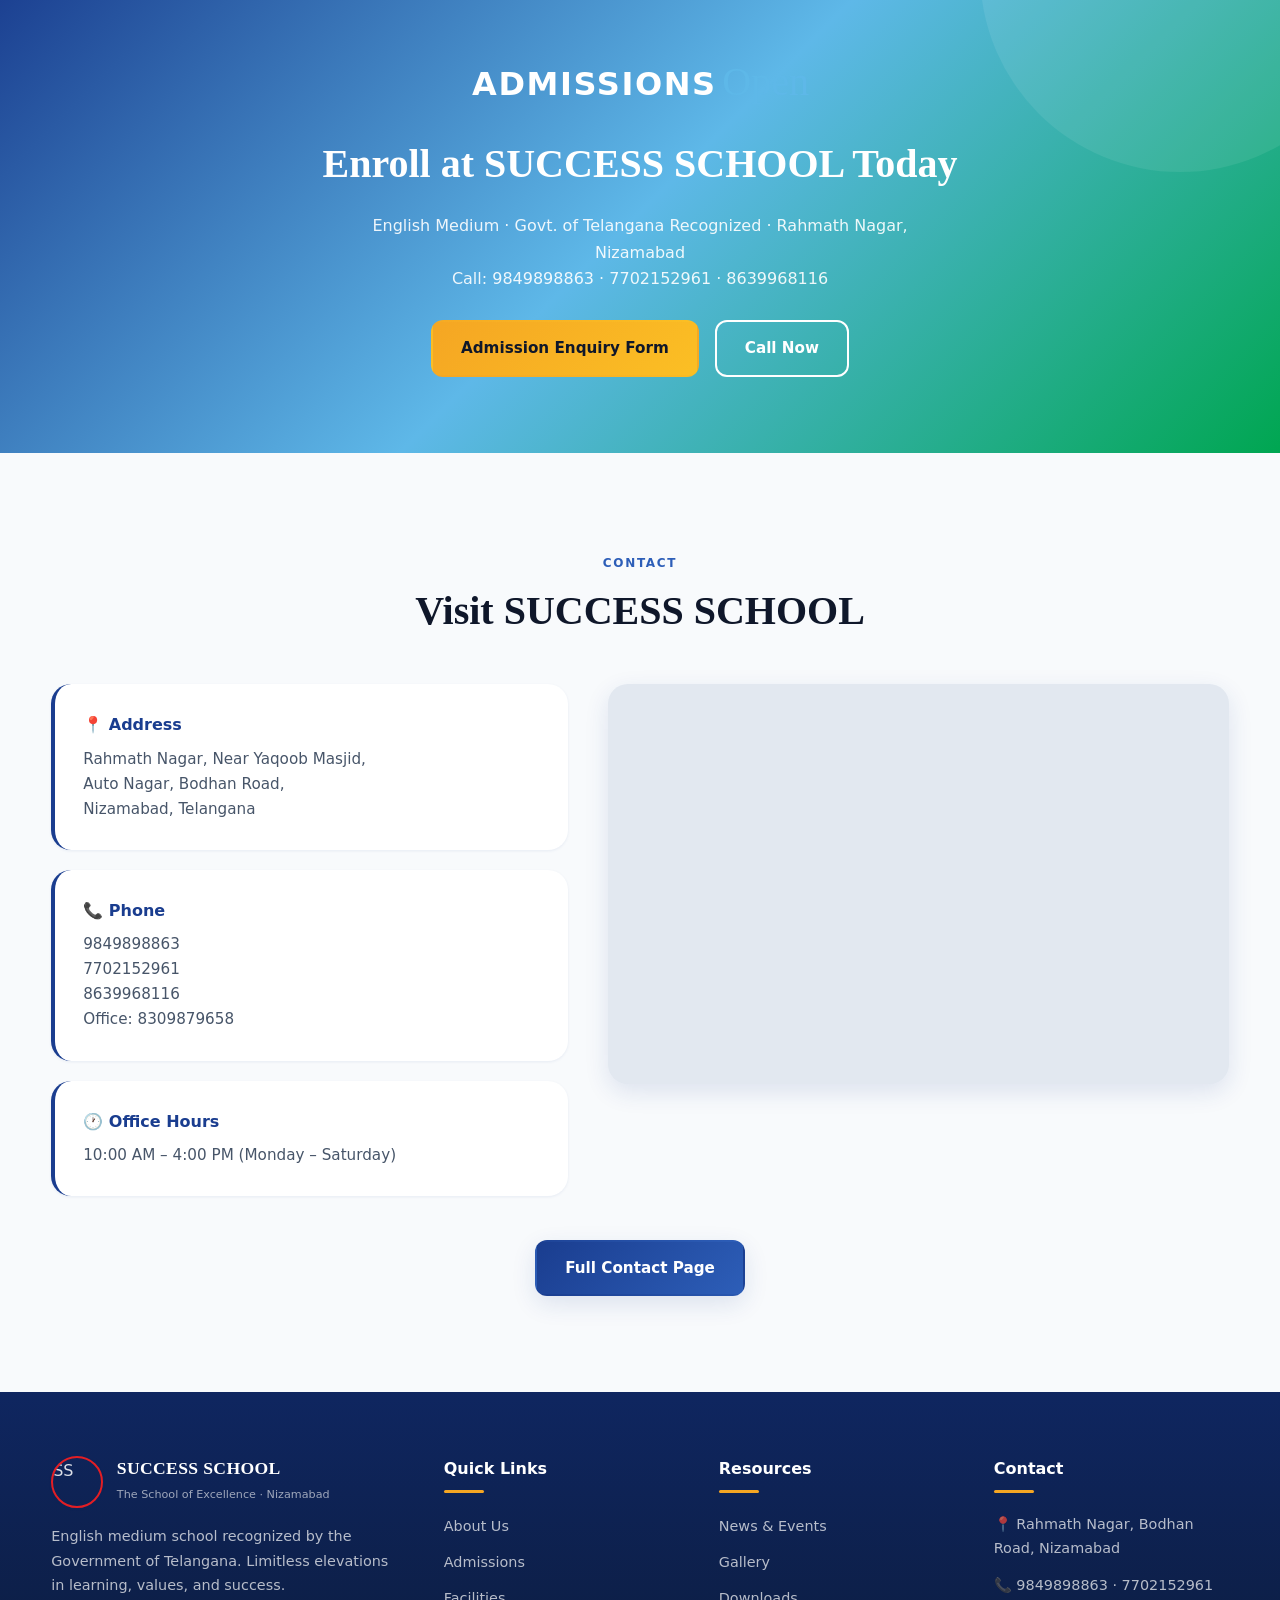
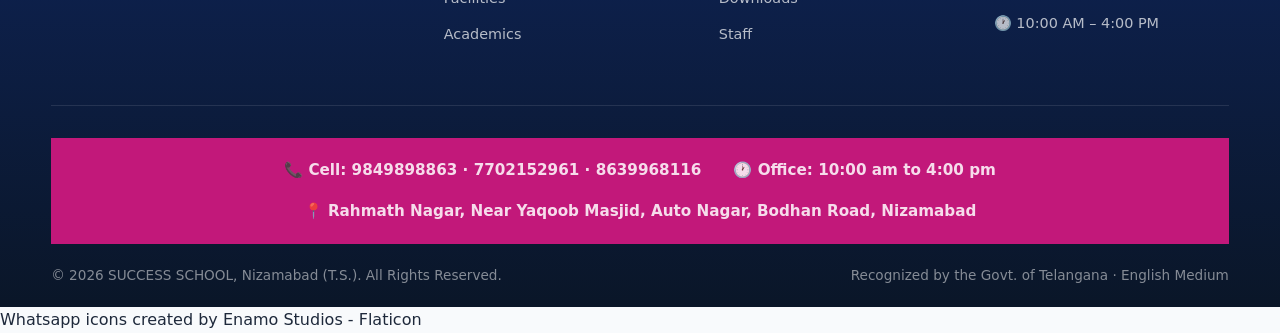
==== commit 385ef6fa: "Update index.html" ====
--- a/index.html
+++ b/index.html
@@ -14,7 +14,7 @@
     <div class="top-bar">
       <div class="container">
         <div class="top-bar-links">
-          <span>📞 9849898863 · 7702152961 · 8639968116</span>
+          <span>📞 9849808863 · 7702152961 · 8639968116</span>
           <span>🕐 Office: 10:00 AM – 4:00 PM</span>
         </div>
         <div class="top-bar-links">
@@ -493,7 +493,7 @@
     </div>
   </footer>
 
-  <a href="https://wa.me/919849898863?text=Hello%2C%20I%20would%20like%20to%20enquire%20about%20admissions%20at%20SUCCESS%20SCHOOL." class="whatsapp-float" target="_blank" rel="noopener noreferrer" aria-label="Chat on WhatsApp">💬</a>
+  <a href="https://wa.me/919849808863?text=Hello%2C%20I%20would%20like%20to%20enquire%20about%20admissions%20at%20SUCCESS%20SCHOOL." class="whatsapp-float" target="_blank" rel="noopener noreferrer" aria-label="Chat on WhatsApp"><a href="https://www.flaticon.com/free-icons/whatsapp" title="whatsapp icons">Whatsapp icons created by Enamo Studios - Flaticon</a></a>
   <button class="back-to-top" type="button" aria-label="Back to top">↑</button>
 
   <div id="lightbox" class="lightbox" role="dialog" aria-modal="true" aria-label="Image preview">
--- a/css/main.css
+++ b/css/main.css
@@ -0,0 +1,1537 @@
+/* SUCCESS SCHOOL — Brochure Brand Design System */
+:root {
+  --primary: #1a3d8f;
+  --primary-dark: #0f2660;
+  --primary-light: #2d5eb8;
+  --brand-red: #e31e24;
+  --brand-green: #00a651;
+  --brand-sky: #5eb8e8;
+  --brand-magenta: #c2187a;
+  --accent: #f5a623;
+  --accent-soft: #fff8e6;
+  --rainbow: linear-gradient(90deg, #e31e24, #f5a623, #00a651, #2d5eb8, #7b2cbf);
+  --white: #ffffff;
+  --off-white: #f8fafc;
+  --gray-50: #f1f5f9;
+  --gray-100: #e2e8f0;
+  --gray-200: #cbd5e1;
+  --gray-400: #94a3b8;
+  --gray-600: #475569;
+  --gray-800: #1e293b;
+  --gray-900: #0f172a;
+  --success: #10b981;
+  --shadow-sm: 0 1px 3px rgba(26, 61, 143, 0.08);
+  --shadow-md: 0 8px 24px rgba(26, 61, 143, 0.12);
+  --shadow-lg: 0 20px 50px rgba(227, 30, 36, 0.12);
+  --shadow-glass: 0 8px 32px rgba(94, 184, 232, 0.15);
+  --radius-sm: 8px;
+  --radius-md: 12px;
+  --radius-lg: 20px;
+  --radius-xl: 28px;
+  --font-sans: "Segoe UI", system-ui, -apple-system, BlinkMacSystemFont, sans-serif;
+  --font-display: Georgia, "Times New Roman", serif;
+  --header-h: 80px;
+  --transition: 0.35s cubic-bezier(0.4, 0, 0.2, 1);
+  --container: min(1200px, 92vw);
+}
+
+*, *::before, *::after { box-sizing: border-box; margin: 0; padding: 0; }
+html { scroll-behavior: smooth; font-size: 16px; }
+body {
+  font-family: var(--font-sans);
+  color: var(--gray-800);
+  background: var(--off-white);
+  line-height: 1.65;
+  overflow-x: hidden;
+}
+img { max-width: 100%; height: auto; display: block; }
+a { color: inherit; text-decoration: none; transition: color var(--transition); }
+ul { list-style: none; }
+button, input, select, textarea { font: inherit; }
+.sr-only {
+  position: absolute; width: 1px; height: 1px; padding: 0; margin: -1px;
+  overflow: hidden; clip: rect(0,0,0,0); border: 0;
+}
+.container { width: var(--container); margin-inline: auto; }
+.section { padding: clamp(3.5rem, 8vw, 6rem) 0; }
+.section-header { text-align: center; max-width: 720px; margin: 0 auto 3rem; }
+.section-label {
+  display: inline-block;
+  font-size: 0.75rem;
+  font-weight: 700;
+  letter-spacing: 0.14em;
+  text-transform: uppercase;
+  color: var(--primary-light);
+  margin-bottom: 0.75rem;
+}
+.section-title {
+  font-family: var(--font-display);
+  font-size: clamp(1.75rem, 4vw, 2.5rem);
+  color: var(--gray-900);
+  line-height: 1.25;
+  margin-bottom: 1rem;
+}
+.section-desc { color: var(--gray-600); font-size: 1.05rem; }
+
+/* Buttons */
+.btn {
+  display: inline-flex;
+  align-items: center;
+  justify-content: center;
+  gap: 0.5rem;
+  padding: 0.85rem 1.75rem;
+  font-weight: 600;
+  font-size: 0.95rem;
+  border-radius: var(--radius-md);
+  border: 2px solid transparent;
+  cursor: pointer;
+  transition: all var(--transition);
+}
+.btn-primary {
+  background: linear-gradient(135deg, var(--primary) 0%, var(--primary-light) 100%);
+  color: var(--white);
+  box-shadow: var(--shadow-md);
+}
+.btn-primary:hover {
+  transform: translateY(-2px);
+  box-shadow: var(--shadow-lg);
+}
+.btn-outline {
+  background: transparent;
+  border-color: var(--white);
+  color: var(--white);
+}
+.btn-outline:hover { background: var(--white); color: var(--primary); }
+.btn-secondary {
+  background: var(--white);
+  color: var(--primary);
+  border-color: var(--primary);
+}
+.btn-secondary:hover { background: var(--primary); color: var(--white); }
+.btn-accent {
+  background: linear-gradient(135deg, var(--accent) 0%, #fbbf24 100%);
+  color: var(--gray-900);
+}
+.btn-accent:hover { transform: translateY(-2px); box-shadow: var(--shadow-md); }
+
+/* Glass card */
+.glass {
+  background: rgba(255, 255, 255, 0.72);
+  backdrop-filter: blur(16px);
+  -webkit-backdrop-filter: blur(16px);
+  border: 1px solid rgba(255, 255, 255, 0.5);
+  box-shadow: var(--shadow-glass);
+}
+
+/* Top bar */
+.top-bar {
+  background: var(--primary-dark);
+  color: rgba(255,255,255,0.9);
+  font-size: 0.8rem;
+  padding: 0.45rem 0;
+}
+.top-bar .container {
+  display: flex;
+  flex-wrap: wrap;
+  justify-content: space-between;
+  align-items: center;
+  gap: 0.5rem 1.5rem;
+}
+.top-bar a:hover { color: var(--accent); }
+.top-bar-links { display: flex; gap: 1.25rem; flex-wrap: wrap; }
+
+/* Header */
+.header {
+  position: fixed;
+  top: 0;
+  left: 0;
+  right: 0;
+  z-index: 1000;
+  transition: all var(--transition);
+}
+.header.scrolled .navbar {
+  background: rgba(255, 255, 255, 0.95);
+  backdrop-filter: blur(20px);
+  box-shadow: var(--shadow-md);
+  padding: 0.65rem 0;
+}
+.header:not(.scrolled) .top-bar { display: block; }
+.header.scrolled .top-bar { display: none; }
+.navbar {
+  background: var(--white);
+  padding: 0.85rem 0;
+  transition: all var(--transition);
+}
+.navbar .container {
+  display: flex;
+  align-items: center;
+  justify-content: space-between;
+  gap: 1rem;
+}
+.logo {
+  display: flex;
+  align-items: center;
+  gap: 0.85rem;
+  flex-shrink: 0;
+}
+.logo-icon {
+  width: 52px;
+  height: 52px;
+  border-radius: 50%;
+  overflow: hidden;
+  flex-shrink: 0;
+  box-shadow: var(--shadow-sm);
+  border: 2px solid var(--brand-red);
+}
+.logo-icon img { width: 100%; height: 100%; object-fit: cover; }
+.logo-text h1 {
+  font-size: 1.1rem;
+  font-weight: 800;
+  color: var(--brand-red);
+  line-height: 1.2;
+  font-family: var(--font-display);
+  letter-spacing: 0.02em;
+}
+.logo-text span { font-size: 0.7rem; color: var(--gray-600); font-weight: 500; }
+
+.nav-menu {
+  display: flex;
+  align-items: center;
+  gap: 0.15rem;
+}
+.nav-menu > li { position: relative; }
+.nav-menu > li > a {
+  display: block;
+  padding: 0.55rem 0.85rem;
+  font-size: 0.88rem;
+  font-weight: 600;
+  color: var(--gray-800);
+  border-radius: var(--radius-sm);
+}
+.nav-menu > li > a:hover,
+.nav-menu > li > a.active {
+  color: var(--primary);
+  background: rgba(12, 74, 140, 0.06);
+}
+.nav-cta { margin-left: 0.5rem; }
+
+.nav-toggle {
+  display: none;
+  flex-direction: column;
+  gap: 5px;
+  background: none;
+  border: none;
+  cursor: pointer;
+  padding: 0.5rem;
+}
+.nav-toggle span {
+  width: 26px;
+  height: 3px;
+  background: var(--primary);
+  border-radius: 2px;
+  transition: var(--transition);
+}
+.nav-toggle.active span:nth-child(1) { transform: rotate(45deg) translate(6px, 6px); }
+.nav-toggle.active span:nth-child(2) { opacity: 0; }
+.nav-toggle.active span:nth-child(3) { transform: rotate(-45deg) translate(6px, -6px); }
+
+/* Hero */
+.hero {
+  position: relative;
+  min-height: 100vh;
+  display: flex;
+  align-items: center;
+  padding-top: calc(var(--header-h) + 2rem);
+  overflow: hidden;
+}
+.hero-bg {
+  position: absolute;
+  inset: 0;
+  background: linear-gradient(180deg, #87ceeb 0%, #b8e4f8 40%, #e8f6fc 100%);
+}
+.hero-bg::after {
+  content: '';
+  position: absolute;
+  inset: 0;
+  background: url('https://images.unsplash.com/photo-1580582932707-520aed937b7b?w=1920&q=70') center/cover no-repeat;
+  opacity: 0.25;
+}
+.hero-overlay {
+  position: absolute;
+  inset: 0;
+  background: linear-gradient(135deg, rgba(15, 38, 96, 0.88) 0%, rgba(26, 61, 143, 0.78) 45%, rgba(94, 184, 232, 0.55) 100%);
+}
+.hero-school-name {
+  font-family: var(--font-display);
+  font-size: clamp(2.5rem, 8vw, 4.5rem);
+  font-weight: 800;
+  color: #ff4d4d;
+  text-shadow: 2px 2px 0 rgba(0,0,0,0.15);
+  line-height: 1.05;
+  margin-bottom: 0.35rem;
+  animation: fadeUp 0.8s ease forwards;
+}
+.hero-tagline {
+  font-size: clamp(1.1rem, 3vw, 1.65rem);
+  color: var(--brand-sky);
+  font-weight: 700;
+  font-style: italic;
+  margin-bottom: 1rem;
+  animation: fadeUp 0.8s 0.1s ease forwards;
+  opacity: 0;
+}
+.hero-medium {
+  display: inline-block;
+  background: var(--brand-green);
+  color: var(--white);
+  font-weight: 800;
+  font-size: 0.95rem;
+  letter-spacing: 0.08em;
+  padding: 0.45rem 1.1rem;
+  border-radius: 6px;
+  margin-bottom: 1rem;
+  animation: fadeUp 0.8s 0.2s ease forwards;
+  opacity: 0;
+}
+.hero-admission-badge {
+  display: inline-flex;
+  align-items: baseline;
+  gap: 0.35rem;
+  margin-bottom: 1.25rem;
+  animation: fadeUp 0.8s 0.25s ease forwards;
+  opacity: 0;
+}
+.hero-admission-badge .admissions-text {
+  font-size: 1.75rem;
+  font-weight: 900;
+  color: var(--brand-red);
+  letter-spacing: 0.05em;
+}
+.hero-admission-badge .open-text {
+  font-family: "Segoe Script", "Brush Script MT", cursive;
+  font-size: 2.25rem;
+  color: var(--brand-sky);
+  font-weight: 400;
+}
+.hero-recognition {
+  font-size: 0.9rem;
+  color: rgba(255,255,255,0.95);
+  margin-bottom: 1.25rem;
+  animation: fadeUp 0.8s 0.3s ease forwards;
+  opacity: 0;
+}
+.rainbow-bar {
+  height: 6px;
+  background: var(--rainbow);
+  border-radius: 3px;
+  margin: 2rem auto 0;
+  max-width: 400px;
+}
+.hero .container { position: relative; z-index: 2; }
+.hero-content { max-width: 680px; }
+.hero-badge {
+  display: inline-flex;
+  align-items: center;
+  gap: 0.5rem;
+  padding: 0.5rem 1rem;
+  background: rgba(255,255,255,0.15);
+  border: 1px solid rgba(255,255,255,0.25);
+  border-radius: 50px;
+  color: var(--white);
+  font-size: 0.85rem;
+  font-weight: 600;
+  margin-bottom: 1.5rem;
+  animation: fadeUp 0.8s ease forwards;
+}
+.hero h2 {
+  font-family: var(--font-display);
+  font-size: clamp(2.25rem, 6vw, 3.75rem);
+  color: var(--white);
+  line-height: 1.15;
+  margin-bottom: 1.25rem;
+  animation: fadeUp 0.8s 0.15s ease forwards;
+  opacity: 0;
+}
+.hero p {
+  font-size: clamp(1rem, 2vw, 1.2rem);
+  color: rgba(255,255,255,0.9);
+  margin-bottom: 2rem;
+  max-width: 540px;
+  animation: fadeUp 0.8s 0.3s ease forwards;
+  opacity: 0;
+}
+.hero-btns {
+  display: flex;
+  flex-wrap: wrap;
+  gap: 1rem;
+  animation: fadeUp 0.8s 0.45s ease forwards;
+  opacity: 0;
+}
+.hero-scroll {
+  position: absolute;
+  bottom: 2rem;
+  left: 50%;
+  transform: translateX(-50%);
+  color: rgba(255,255,255,0.7);
+  font-size: 0.75rem;
+  text-align: center;
+  z-index: 2;
+  animation: bounce 2s infinite;
+}
+.hero-scroll::after {
+  content: '';
+  display: block;
+  width: 2px;
+  height: 40px;
+  background: rgba(255,255,255,0.5);
+  margin: 0.5rem auto 0;
+  border-radius: 2px;
+}
+
+/* Stats */
+.stats {
+  margin-top: -4rem;
+  position: relative;
+  z-index: 10;
+  padding-bottom: 2rem;
+}
+.stats-grid {
+  display: grid;
+  grid-template-columns: repeat(4, 1fr);
+  gap: 1.25rem;
+}
+.stat-card {
+  padding: 2rem 1.5rem;
+  border-radius: var(--radius-lg);
+  text-align: center;
+  transition: transform var(--transition);
+}
+.stat-card:hover { transform: translateY(-6px); }
+.stat-icon {
+  width: 56px;
+  height: 56px;
+  margin: 0 auto 1rem;
+  background: linear-gradient(135deg, var(--primary) 0%, var(--primary-light) 100%);
+  border-radius: 50%;
+  display: flex;
+  align-items: center;
+  justify-content: center;
+  font-size: 1.5rem;
+}
+.stat-number {
+  font-size: 2.5rem;
+  font-weight: 800;
+  color: var(--primary);
+  line-height: 1;
+  margin-bottom: 0.35rem;
+}
+.stat-card:not(:nth-child(4)) .stat-number::after { content: '+'; font-size: 1.5rem; }
+.stat-card:nth-child(4) .stat-number::after { content: '%'; font-size: 1.5rem; }
+.stat-label { font-size: 0.9rem; color: var(--gray-600); font-weight: 600; }
+
+/* Cards grid */
+.cards-grid {
+  display: grid;
+  grid-template-columns: repeat(auto-fit, minmax(280px, 1fr));
+  gap: 1.75rem;
+}
+.card {
+  background: var(--white);
+  border-radius: var(--radius-lg);
+  overflow: hidden;
+  box-shadow: var(--shadow-sm);
+  transition: all var(--transition);
+  border: 1px solid var(--gray-100);
+}
+.card:hover {
+  transform: translateY(-8px);
+  box-shadow: var(--shadow-lg);
+}
+.card-img { height: 200px; overflow: hidden; }
+.card-img img {
+  width: 100%;
+  height: 100%;
+  object-fit: cover;
+  transition: transform 0.6s ease;
+}
+.card:hover .card-img img { transform: scale(1.08); }
+.card-body { padding: 1.5rem; }
+.card-body h3 {
+  font-size: 1.15rem;
+  color: var(--gray-900);
+  margin-bottom: 0.65rem;
+}
+.card-body p { color: var(--gray-600); font-size: 0.95rem; }
+.card-link {
+  display: inline-flex;
+  align-items: center;
+  gap: 0.35rem;
+  margin-top: 1rem;
+  font-weight: 700;
+  color: var(--primary);
+  font-size: 0.9rem;
+}
+.card-link:hover { gap: 0.6rem; }
+
+/* About preview */
+.about-preview {
+  display: grid;
+  grid-template-columns: 1fr 1fr;
+  gap: 3rem;
+  align-items: center;
+}
+.about-preview-img {
+  position: relative;
+  border-radius: var(--radius-xl);
+  overflow: hidden;
+  box-shadow: var(--shadow-lg);
+}
+.about-preview-img img { width: 100%; aspect-ratio: 4/3; object-fit: cover; }
+.about-badge {
+  position: absolute;
+  bottom: 1.5rem;
+  right: 1.5rem;
+  padding: 1.25rem 1.5rem;
+  border-radius: var(--radius-md);
+  text-align: center;
+}
+.about-badge strong {
+  display: block;
+  font-size: 2rem;
+  color: var(--primary);
+  line-height: 1;
+}
+.about-badge span { font-size: 0.8rem; color: var(--gray-600); font-weight: 600; }
+.feature-list { margin: 1.5rem 0; }
+.feature-list li {
+  display: flex;
+  align-items: flex-start;
+  gap: 0.75rem;
+  margin-bottom: 0.85rem;
+  color: var(--gray-600);
+}
+.feature-list li::before {
+  content: '✓';
+  flex-shrink: 0;
+  width: 24px;
+  height: 24px;
+  background: rgba(16, 185, 129, 0.15);
+  color: var(--success);
+  border-radius: 50%;
+  display: flex;
+  align-items: center;
+  justify-content: center;
+  font-size: 0.75rem;
+  font-weight: 800;
+}
+
+/* Principal preview */
+.principal-preview {
+  background: linear-gradient(180deg, var(--gray-50) 0%, var(--white) 100%);
+}
+.principal-box {
+  display: grid;
+  grid-template-columns: 280px 1fr;
+  gap: 2.5rem;
+  align-items: center;
+  padding: 2.5rem;
+  border-radius: var(--radius-xl);
+}
+.principal-photo {
+  border-radius: var(--radius-lg);
+  overflow: hidden;
+  box-shadow: var(--shadow-md);
+}
+.principal-photo img { aspect-ratio: 3/4; object-fit: cover; width: 100%; }
+.principal-quote {
+  font-family: var(--font-display);
+  font-size: 1.25rem;
+  font-style: italic;
+  color: var(--gray-800);
+  line-height: 1.7;
+  margin-bottom: 1.5rem;
+  position: relative;
+  padding-left: 1.5rem;
+  border-left: 4px solid var(--accent);
+}
+.principal-name { font-weight: 800; color: var(--primary); font-size: 1.1rem; }
+.principal-role { color: var(--gray-600); font-size: 0.9rem; }
+
+/* Vision mission cards */
+.vm-cards { display: grid; grid-template-columns: repeat(2, 1fr); gap: 1.75rem; }
+.vm-card {
+  padding: 2.5rem;
+  border-radius: var(--radius-lg);
+  position: relative;
+  overflow: hidden;
+}
+.vm-card::before {
+  content: '';
+  position: absolute;
+  top: 0;
+  left: 0;
+  width: 4px;
+  height: 100%;
+  background: linear-gradient(180deg, var(--primary) 0%, var(--accent) 100%);
+}
+.vm-card h3 { font-size: 1.35rem; margin-bottom: 1rem; color: var(--gray-900); }
+.vm-card p { color: var(--gray-600); }
+
+/* Programs */
+.programs-grid {
+  display: grid;
+  grid-template-columns: repeat(3, 1fr);
+  gap: 1.5rem;
+}
+.program-card {
+  padding: 2rem;
+  border-radius: var(--radius-lg);
+  background: var(--white);
+  border: 1px solid var(--gray-100);
+  transition: all var(--transition);
+  position: relative;
+}
+.program-card::after {
+  content: '';
+  position: absolute;
+  bottom: 0;
+  left: 0;
+  right: 0;
+  height: 4px;
+  background: linear-gradient(90deg, var(--primary), var(--primary-light));
+  transform: scaleX(0);
+  transition: transform var(--transition);
+  border-radius: 0 0 var(--radius-lg) var(--radius-lg);
+}
+.program-card:hover::after { transform: scaleX(1); }
+.program-card:hover { box-shadow: var(--shadow-md); transform: translateY(-4px); }
+.program-icon {
+  font-size: 2.25rem;
+  margin-bottom: 1rem;
+}
+.program-card h3 { margin-bottom: 0.65rem; color: var(--gray-900); }
+.program-card p { font-size: 0.9rem; color: var(--gray-600); }
+
+/* Facilities showcase */
+.facilities-scroll {
+  display: grid;
+  grid-template-columns: repeat(4, 1fr);
+  gap: 1.25rem;
+}
+.facility-item {
+  position: relative;
+  border-radius: var(--radius-lg);
+  overflow: hidden;
+  aspect-ratio: 1;
+  cursor: pointer;
+}
+.facility-item img {
+  width: 100%;
+  height: 100%;
+  object-fit: cover;
+  transition: transform 0.5s ease;
+}
+.facility-item:hover img { transform: scale(1.1); }
+.facility-overlay {
+  position: absolute;
+  inset: 0;
+  background: linear-gradient(0deg, rgba(8,51,88,0.9) 0%, transparent 60%);
+  display: flex;
+  align-items: flex-end;
+  padding: 1.25rem;
+}
+.facility-overlay h4 { color: var(--white); font-size: 1rem; font-weight: 700; }
+
+/* Achievements */
+.achievement-tabs {
+  display: flex;
+  justify-content: center;
+  gap: 0.5rem;
+  margin-bottom: 2rem;
+  flex-wrap: wrap;
+}
+.achievement-tabs button {
+  padding: 0.6rem 1.25rem;
+  border: 2px solid var(--gray-100);
+  background: var(--white);
+  border-radius: 50px;
+  font-weight: 600;
+  font-size: 0.85rem;
+  cursor: pointer;
+  transition: all var(--transition);
+  color: var(--gray-600);
+}
+.achievement-tabs button.active,
+.achievement-tabs button:hover {
+  background: var(--primary);
+  border-color: var(--primary);
+  color: var(--white);
+}
+.achievement-panel { display: none; }
+.achievement-panel.active { display: block; animation: fadeIn 0.4s ease; }
+
+/* Notice board */
+.notice-board {
+  display: grid;
+  grid-template-columns: 1fr 1.2fr;
+  gap: 2rem;
+  align-items: start;
+}
+.notice-list { background: var(--white); border-radius: var(--radius-lg); overflow: hidden; box-shadow: var(--shadow-sm); }
+.notice-item {
+  display: flex;
+  gap: 1rem;
+  padding: 1.15rem 1.5rem;
+  border-bottom: 1px solid var(--gray-100);
+  transition: background var(--transition);
+}
+.notice-item:hover { background: var(--gray-50); }
+.notice-date {
+  flex-shrink: 0;
+  text-align: center;
+  padding: 0.5rem 0.75rem;
+  background: var(--primary);
+  color: var(--white);
+  border-radius: var(--radius-sm);
+  font-size: 0.75rem;
+  font-weight: 700;
+  line-height: 1.3;
+}
+.notice-date span { display: block; font-size: 1.25rem; }
+.notice-content h4 { font-size: 0.95rem; margin-bottom: 0.25rem; color: var(--gray-900); }
+.notice-content p { font-size: 0.85rem; color: var(--gray-600); }
+.notice-tag {
+  display: inline-block;
+  font-size: 0.7rem;
+  font-weight: 700;
+  padding: 0.2rem 0.5rem;
+  background: var(--accent-soft);
+  color: #b45309;
+  border-radius: 4px;
+  margin-top: 0.35rem;
+}
+
+/* News events */
+.news-grid {
+  display: grid;
+  grid-template-columns: repeat(3, 1fr);
+  gap: 1.75rem;
+}
+.news-card .card-meta {
+  display: flex;
+  gap: 1rem;
+  font-size: 0.8rem;
+  color: var(--gray-400);
+  margin-bottom: 0.5rem;
+}
+
+/* Gallery preview */
+.gallery-preview {
+  display: grid;
+  grid-template-columns: repeat(4, 1fr);
+  grid-template-rows: repeat(2, 180px);
+  gap: 0.75rem;
+}
+.gallery-preview .gallery-item {
+  border-radius: var(--radius-md);
+  overflow: hidden;
+  cursor: pointer;
+  position: relative;
+}
+.gallery-preview .gallery-item:first-child {
+  grid-column: span 2;
+  grid-row: span 2;
+}
+.gallery-preview img {
+  width: 100%;
+  height: 100%;
+  object-fit: cover;
+  transition: transform 0.5s ease;
+}
+.gallery-preview .gallery-item:hover img { transform: scale(1.05); }
+.gallery-preview .gallery-item::after {
+  content: '';
+  position: absolute;
+  inset: 0;
+  background: rgba(12, 74, 140, 0);
+  transition: background var(--transition);
+}
+.gallery-preview .gallery-item:hover::after { background: rgba(12, 74, 140, 0.25); }
+
+/* Testimonials */
+.testimonials { background: linear-gradient(135deg, var(--primary-dark) 0%, var(--primary) 100%); color: var(--white); }
+.testimonials .section-title,
+.testimonials .section-label { color: var(--white); }
+.testimonials .section-label { color: var(--accent); }
+.testimonials .section-desc { color: rgba(255,255,255,0.8); }
+.testimonial-slider { position: relative; max-width: 800px; margin: 0 auto; }
+.testimonial-track { overflow: hidden; }
+.testimonial-slides { display: flex; transition: transform 0.5s ease; }
+.testimonial-slide {
+  min-width: 100%;
+  padding: 2rem;
+  text-align: center;
+}
+.testimonial-slide blockquote {
+  font-family: var(--font-display);
+  font-size: clamp(1.1rem, 2.5vw, 1.4rem);
+  font-style: italic;
+  line-height: 1.7;
+  margin-bottom: 1.5rem;
+  opacity: 0.95;
+}
+.testimonial-author { font-weight: 700; font-size: 1rem; }
+.testimonial-role { font-size: 0.85rem; opacity: 0.75; margin-top: 0.25rem; }
+.testimonial-dots {
+  display: flex;
+  justify-content: center;
+  gap: 0.5rem;
+  margin-top: 1.5rem;
+}
+.testimonial-dots button {
+  width: 10px;
+  height: 10px;
+  border-radius: 50%;
+  border: none;
+  background: rgba(255,255,255,0.35);
+  cursor: pointer;
+  transition: all var(--transition);
+}
+.testimonial-dots button.active { background: var(--accent); width: 28px; border-radius: 5px; }
+.testimonial-nav {
+  position: absolute;
+  top: 50%;
+  transform: translateY(-50%);
+  width: 44px;
+  height: 44px;
+  border: 2px solid rgba(255,255,255,0.4);
+  background: rgba(255,255,255,0.1);
+  color: var(--white);
+  border-radius: 50%;
+  cursor: pointer;
+  font-size: 1.25rem;
+  transition: all var(--transition);
+}
+.testimonial-nav:hover { background: var(--white); color: var(--primary); border-color: var(--white); }
+.testimonial-prev { left: -1rem; }
+.testimonial-next { right: -1rem; }
+
+/* CTA */
+.cta-section {
+  background: linear-gradient(135deg, var(--primary) 0%, var(--primary-light) 100%);
+  padding: clamp(3rem, 6vw, 5rem) 0;
+  text-align: center;
+  position: relative;
+  overflow: hidden;
+}
+.cta-section::before {
+  content: '';
+  position: absolute;
+  width: 400px;
+  height: 400px;
+  background: rgba(255,255,255,0.08);
+  border-radius: 50%;
+  top: -200px;
+  right: -100px;
+}
+.cta-section h2 {
+  font-family: var(--font-display);
+  font-size: clamp(1.75rem, 4vw, 2.5rem);
+  color: var(--white);
+  margin-bottom: 1rem;
+  position: relative;
+}
+.cta-section p {
+  color: rgba(255,255,255,0.9);
+  max-width: 560px;
+  margin: 0 auto 1.75rem;
+  position: relative;
+}
+.cta-btns { display: flex; gap: 1rem; justify-content: center; flex-wrap: wrap; position: relative; }
+
+/* Footer */
+.footer {
+  background: linear-gradient(180deg, var(--primary-dark) 0%, #0a1628 100%);
+  color: rgba(255,255,255,0.85);
+  padding-top: 4rem;
+}
+.footer-contact-strip {
+  background: var(--brand-magenta);
+  padding: 1.25rem 0;
+  margin-top: 2rem;
+}
+.footer-contact-strip .container {
+  display: flex;
+  flex-wrap: wrap;
+  justify-content: center;
+  gap: 1rem 2rem;
+  font-weight: 600;
+  font-size: 0.95rem;
+}
+.facilities-highlights {
+  display: grid;
+  grid-template-columns: repeat(auto-fit, minmax(300px, 1fr));
+  gap: 1.25rem;
+}
+.highlight-card {
+  display: flex;
+  gap: 1rem;
+  padding: 1.35rem;
+  background: var(--white);
+  border-radius: var(--radius-md);
+  border-left: 4px solid var(--brand-green);
+  box-shadow: var(--shadow-sm);
+  transition: all var(--transition);
+}
+.highlight-card:hover {
+  transform: translateX(6px);
+  box-shadow: var(--shadow-md);
+}
+.highlight-card .icon {
+  font-size: 1.75rem;
+  flex-shrink: 0;
+}
+.highlight-card h4 {
+  font-size: 0.95rem;
+  color: var(--gray-900);
+  margin-bottom: 0.35rem;
+}
+.highlight-card p {
+  font-size: 0.85rem;
+  color: var(--gray-600);
+  line-height: 1.5;
+}
+.cta-section.rainbow-cta {
+  background: linear-gradient(135deg, var(--primary) 0%, var(--brand-sky) 50%, var(--brand-green) 100%);
+}
+.top-bar .admissions-pill {
+  background: var(--brand-red);
+  color: white;
+  padding: 0.2rem 0.65rem;
+  border-radius: 50px;
+  font-weight: 700;
+  animation: pulse 2s infinite;
+}
+@keyframes pulse {
+  0%, 100% { opacity: 1; }
+  50% { opacity: 0.85; }
+}
+.footer-grid {
+  display: grid;
+  grid-template-columns: 1.5fr repeat(3, 1fr);
+  gap: 2.5rem;
+  padding-bottom: 3rem;
+  border-bottom: 1px solid rgba(255,255,255,0.1);
+}
+.footer .logo-text h1 { color: var(--white); }
+.footer .logo-text span { color: rgba(255,255,255,0.6); }
+.footer-about p { margin-top: 1rem; font-size: 0.9rem; line-height: 1.7; color: rgba(255,255,255,0.7); }
+.footer h4 {
+  color: var(--white);
+  font-size: 1rem;
+  margin-bottom: 1.25rem;
+  position: relative;
+  padding-bottom: 0.65rem;
+}
+.footer h4::after {
+  content: '';
+  position: absolute;
+  left: 0;
+  bottom: 0;
+  width: 40px;
+  height: 3px;
+  background: var(--accent);
+  border-radius: 2px;
+}
+.footer-links li { margin-bottom: 0.6rem; }
+.footer-links a {
+  font-size: 0.9rem;
+  color: rgba(255,255,255,0.7);
+}
+.footer-links a:hover { color: var(--accent); padding-left: 4px; }
+.footer-contact li {
+  display: flex;
+  gap: 0.75rem;
+  margin-bottom: 0.85rem;
+  font-size: 0.9rem;
+  color: rgba(255,255,255,0.7);
+}
+.footer-bottom {
+  padding: 1.25rem 0;
+  display: flex;
+  flex-wrap: wrap;
+  justify-content: space-between;
+  align-items: center;
+  gap: 1rem;
+  font-size: 0.85rem;
+  color: rgba(255,255,255,0.5);
+}
+.social-links { display: flex; gap: 0.75rem; margin-top: 1rem; }
+.social-links a {
+  width: 40px;
+  height: 40px;
+  border-radius: 50%;
+  background: rgba(255,255,255,0.1);
+  display: flex;
+  align-items: center;
+  justify-content: center;
+  font-size: 0.9rem;
+  transition: all var(--transition);
+}
+.social-links a:hover { background: var(--primary-light); transform: translateY(-3px); }
+
+/* Page hero (inner pages) */
+.page-hero {
+  padding: calc(var(--header-h) + 4rem) 0 4rem;
+  background: linear-gradient(135deg, var(--primary-dark) 0%, var(--primary) 100%);
+  text-align: center;
+  position: relative;
+  overflow: hidden;
+}
+.page-hero::before {
+  content: '';
+  position: absolute;
+  inset: 0;
+  background: url('https://images.unsplash.com/photo-1580582932707-520aed937b7b?w=1920&q=60') center/cover;
+  opacity: 0.15;
+}
+.page-hero .container { position: relative; z-index: 1; }
+.page-hero h1 {
+  font-family: var(--font-display);
+  font-size: clamp(2rem, 5vw, 3rem);
+  color: var(--white);
+  margin-bottom: 0.75rem;
+}
+.breadcrumb {
+  display: flex;
+  justify-content: center;
+  gap: 0.5rem;
+  font-size: 0.9rem;
+  color: rgba(255,255,255,0.8);
+}
+.breadcrumb a:hover { color: var(--accent); }
+.breadcrumb span { opacity: 0.6; }
+
+/* Timeline */
+.timeline {
+  position: relative;
+  max-width: 800px;
+  margin: 0 auto;
+  padding-left: 2rem;
+}
+.timeline::before {
+  content: '';
+  position: absolute;
+  left: 0;
+  top: 0;
+  bottom: 0;
+  width: 3px;
+  background: linear-gradient(180deg, var(--primary) 0%, var(--primary-light) 100%);
+  border-radius: 3px;
+}
+.timeline-item {
+  position: relative;
+  padding-bottom: 2.5rem;
+  padding-left: 2rem;
+}
+.timeline-item::before {
+  content: '';
+  position: absolute;
+  left: -2rem;
+  top: 0.35rem;
+  width: 16px;
+  height: 16px;
+  background: var(--accent);
+  border: 3px solid var(--white);
+  border-radius: 50%;
+  box-shadow: var(--shadow-md);
+  transform: translateX(-6.5px);
+}
+.timeline-item h3 { color: var(--primary); margin-bottom: 0.5rem; font-size: 1.1rem; }
+.timeline-item p { color: var(--gray-600); font-size: 0.95rem; }
+
+/* Forms */
+.form-section {
+  display: grid;
+  grid-template-columns: 1fr 1fr;
+  gap: 3rem;
+  align-items: start;
+}
+.form-card {
+  padding: 2.5rem;
+  border-radius: var(--radius-xl);
+  background: var(--white);
+  box-shadow: var(--shadow-md);
+}
+.form-group { margin-bottom: 1.25rem; }
+.form-group label {
+  display: block;
+  font-weight: 600;
+  font-size: 0.9rem;
+  margin-bottom: 0.4rem;
+  color: var(--gray-800);
+}
+.form-group input,
+.form-group select,
+.form-group textarea {
+  width: 100%;
+  padding: 0.85rem 1rem;
+  border: 2px solid var(--gray-100);
+  border-radius: var(--radius-sm);
+  transition: border-color var(--transition);
+}
+.form-group input:focus,
+.form-group select:focus,
+.form-group textarea:focus {
+  outline: none;
+  border-color: var(--primary-light);
+}
+.form-group textarea { min-height: 120px; resize: vertical; }
+
+/* FAQ */
+.faq-list { max-width: 800px; margin: 0 auto; }
+.faq-item {
+  background: var(--white);
+  border-radius: var(--radius-md);
+  margin-bottom: 0.75rem;
+  overflow: hidden;
+  box-shadow: var(--shadow-sm);
+  border: 1px solid var(--gray-100);
+}
+.faq-question {
+  width: 100%;
+  padding: 1.25rem 1.5rem;
+  text-align: left;
+  background: none;
+  border: none;
+  font-weight: 700;
+  font-size: 1rem;
+  color: var(--gray-900);
+  cursor: pointer;
+  display: flex;
+  justify-content: space-between;
+  align-items: center;
+  gap: 1rem;
+}
+.faq-question::after {
+  content: '+';
+  font-size: 1.5rem;
+  color: var(--primary);
+  transition: transform var(--transition);
+}
+.faq-item.active .faq-question::after { transform: rotate(45deg); }
+.faq-answer {
+  max-height: 0;
+  overflow: hidden;
+  transition: max-height 0.4s ease;
+}
+.faq-answer-inner {
+  padding: 0 1.5rem 1.25rem;
+  color: var(--gray-600);
+  font-size: 0.95rem;
+}
+
+/* Downloads */
+.downloads-grid {
+  display: grid;
+  grid-template-columns: repeat(auto-fit, minmax(260px, 1fr));
+  gap: 1.5rem;
+}
+.download-card {
+  display: flex;
+  align-items: center;
+  gap: 1.25rem;
+  padding: 1.5rem;
+  background: var(--white);
+  border-radius: var(--radius-lg);
+  border: 1px solid var(--gray-100);
+  transition: all var(--transition);
+}
+.download-card:hover {
+  border-color: var(--primary-light);
+  box-shadow: var(--shadow-md);
+  transform: translateY(-4px);
+}
+.download-icon {
+  width: 56px;
+  height: 56px;
+  background: rgba(220, 38, 38, 0.1);
+  color: #dc2626;
+  border-radius: var(--radius-sm);
+  display: flex;
+  align-items: center;
+  justify-content: center;
+  font-size: 1.5rem;
+  flex-shrink: 0;
+}
+.download-info h3 { font-size: 1rem; margin-bottom: 0.25rem; }
+.download-info p { font-size: 0.8rem; color: var(--gray-600); }
+
+/* Staff cards */
+.staff-grid {
+  display: grid;
+  grid-template-columns: repeat(auto-fill, minmax(260px, 1fr));
+  gap: 1.75rem;
+}
+.staff-card {
+  background: var(--white);
+  border-radius: var(--radius-lg);
+  overflow: hidden;
+  text-align: center;
+  box-shadow: var(--shadow-sm);
+  transition: all var(--transition);
+  border: 1px solid var(--gray-100);
+}
+.staff-card:hover { transform: translateY(-6px); box-shadow: var(--shadow-lg); }
+.staff-card img {
+  width: 100%;
+  height: 220px;
+  object-fit: cover;
+  object-position: top;
+}
+.staff-card-body { padding: 1.5rem; }
+.staff-card h3 { font-size: 1.1rem; color: var(--gray-900); margin-bottom: 0.25rem; }
+.staff-card .role { color: var(--primary); font-weight: 600; font-size: 0.85rem; margin-bottom: 0.75rem; }
+.staff-meta { font-size: 0.8rem; color: var(--gray-600); text-align: left; }
+.staff-meta li { margin-bottom: 0.35rem; padding-left: 1rem; position: relative; }
+.staff-meta li::before { content: '•'; position: absolute; left: 0; color: var(--primary); }
+
+/* Gallery filter */
+.gallery-filters {
+  display: flex;
+  justify-content: center;
+  flex-wrap: wrap;
+  gap: 0.5rem;
+  margin-bottom: 2rem;
+}
+.gallery-filters button {
+  padding: 0.55rem 1.15rem;
+  border: 2px solid var(--gray-100);
+  background: var(--white);
+  border-radius: 50px;
+  font-weight: 600;
+  font-size: 0.85rem;
+  cursor: pointer;
+  transition: all var(--transition);
+}
+.gallery-filters button.active,
+.gallery-filters button:hover {
+  background: var(--primary);
+  border-color: var(--primary);
+  color: var(--white);
+}
+.gallery-grid {
+  display: grid;
+  grid-template-columns: repeat(auto-fill, minmax(280px, 1fr));
+  gap: 1rem;
+}
+.gallery-grid .gallery-item {
+  aspect-ratio: 4/3;
+  border-radius: var(--radius-md);
+  overflow: hidden;
+  cursor: pointer;
+  position: relative;
+}
+.gallery-grid .gallery-item.hidden { display: none; }
+.gallery-grid img { width: 100%; height: 100%; object-fit: cover; }
+
+/* Lightbox */
+.lightbox {
+  position: fixed;
+  inset: 0;
+  background: rgba(15, 23, 42, 0.95);
+  z-index: 2000;
+  display: flex;
+  align-items: center;
+  justify-content: center;
+  opacity: 0;
+  visibility: hidden;
+  transition: all var(--transition);
+}
+.lightbox.active { opacity: 1; visibility: visible; }
+.lightbox img {
+  max-width: 90vw;
+  max-height: 85vh;
+  border-radius: var(--radius-md);
+  box-shadow: var(--shadow-lg);
+}
+.lightbox-close {
+  position: absolute;
+  top: 1.5rem;
+  right: 1.5rem;
+  width: 48px;
+  height: 48px;
+  background: var(--white);
+  border: none;
+  border-radius: 50%;
+  font-size: 1.5rem;
+  cursor: pointer;
+  color: var(--gray-900);
+}
+.lightbox-prev, .lightbox-next {
+  position: absolute;
+  top: 50%;
+  transform: translateY(-50%);
+  width: 50px;
+  height: 50px;
+  background: rgba(255,255,255,0.15);
+  border: 2px solid rgba(255,255,255,0.4);
+  color: var(--white);
+  border-radius: 50%;
+  font-size: 1.5rem;
+  cursor: pointer;
+}
+.lightbox-prev { left: 1.5rem; }
+.lightbox-next { right: 1.5rem; }
+
+/* Video gallery */
+.video-grid {
+  display: grid;
+  grid-template-columns: repeat(auto-fit, minmax(320px, 1fr));
+  gap: 1.5rem;
+}
+.video-card {
+  border-radius: var(--radius-lg);
+  overflow: hidden;
+  background: var(--white);
+  box-shadow: var(--shadow-sm);
+}
+.video-thumb {
+  position: relative;
+  aspect-ratio: 16/9;
+  background: var(--gray-800);
+  cursor: pointer;
+}
+.video-thumb img { width: 100%; height: 100%; object-fit: cover; opacity: 0.85; }
+.video-play {
+  position: absolute;
+  inset: 0;
+  display: flex;
+  align-items: center;
+  justify-content: center;
+}
+.video-play span {
+  width: 64px;
+  height: 64px;
+  background: var(--primary);
+  color: var(--white);
+  border-radius: 50%;
+  display: flex;
+  align-items: center;
+  justify-content: center;
+  font-size: 1.5rem;
+  box-shadow: var(--shadow-lg);
+}
+.video-card h4 { padding: 1rem 1.25rem; font-size: 1rem; }
+
+/* Search */
+.search-bar {
+  max-width: 500px;
+  margin: 0 auto 2.5rem;
+  position: relative;
+}
+.search-bar input {
+  width: 100%;
+  padding: 1rem 1rem 1rem 3rem;
+  border: 2px solid var(--gray-100);
+  border-radius: 50px;
+  background: var(--white);
+  box-shadow: var(--shadow-sm);
+}
+.search-bar input:focus { outline: none; border-color: var(--primary); }
+.search-bar::before {
+  content: '🔍';
+  position: absolute;
+  left: 1.15rem;
+  top: 50%;
+  transform: translateY(-50%);
+  font-size: 1rem;
+}
+
+/* Map */
+.map-container {
+  border-radius: var(--radius-lg);
+  overflow: hidden;
+  box-shadow: var(--shadow-md);
+  height: 400px;
+  background: var(--gray-100);
+}
+.map-container iframe { width: 100%; height: 100%; border: 0; }
+
+/* Contact grid */
+.contact-grid {
+  display: grid;
+  grid-template-columns: 1fr 1.2fr;
+  gap: 2.5rem;
+}
+.contact-info-card {
+  padding: 1.75rem;
+  background: var(--white);
+  border-radius: var(--radius-lg);
+  margin-bottom: 1.25rem;
+  border-left: 4px solid var(--primary);
+  box-shadow: var(--shadow-sm);
+}
+.contact-info-card h4 { color: var(--primary); margin-bottom: 0.5rem; font-size: 1rem; }
+.contact-info-card p { color: var(--gray-600); font-size: 0.95rem; }
+
+/* Calendar table */
+.calendar-table {
+  width: 100%;
+  border-collapse: collapse;
+  background: var(--white);
+  border-radius: var(--radius-lg);
+  overflow: hidden;
+  box-shadow: var(--shadow-sm);
+}
+.calendar-table th,
+.calendar-table td {
+  padding: 1rem 1.25rem;
+  text-align: left;
+  border-bottom: 1px solid var(--gray-100);
+}
+.calendar-table th {
+  background: var(--primary);
+  color: var(--white);
+  font-weight: 600;
+}
+.calendar-table tr:hover td { background: var(--gray-50); }
+
+/* Two col content */
+.content-two-col {
+  display: grid;
+  grid-template-columns: 1fr 1fr;
+  gap: 3rem;
+  align-items: center;
+}
+.content-block h3 { font-size: 1.35rem; margin-bottom: 1rem; color: var(--gray-900); }
+.content-block p { color: var(--gray-600); margin-bottom: 1rem; }
+
+/* Floating buttons */
+.whatsapp-float {
+  position: fixed;
+  bottom: 5.5rem;
+  right: 1.5rem;
+  width: 56px;
+  height: 56px;
+  background: #25d366;
+  color: var(--white);
+  border-radius: 50%;
+  display: flex;
+  align-items: center;
+  justify-content: center;
+  font-size: 1.75rem;
+  box-shadow: var(--shadow-lg);
+  z-index: 999;
+  transition: transform var(--transition);
+}
+.whatsapp-float:hover { transform: scale(1.1); }
+.back-to-top {
+  position: fixed;
+  bottom: 1.5rem;
+  right: 1.5rem;
+  width: 48px;
+  height: 48px;
+  background: var(--primary);
+  color: var(--white);
+  border: none;
+  border-radius: 50%;
+  cursor: pointer;
+  font-size: 1.25rem;
+  box-shadow: var(--shadow-md);
+  z-index: 999;
+  opacity: 0;
+  visibility: hidden;
+  transition: all var(--transition);
+}
+.back-to-top.visible { opacity: 1; visibility: visible; }
+.back-to-top:hover { background: var(--primary-dark); transform: translateY(-4px); }
+
+/* Reveal animation */
+.reveal {
+  opacity: 0;
+  transform: translateY(30px);
+  transition: opacity 0.7s ease, transform 0.7s ease;
+}
+.reveal.visible {
+  opacity: 1;
+  transform: translateY(0);
+}
+
+@keyframes fadeUp {
+  from { opacity: 0; transform: translateY(24px); }
+  to { opacity: 1; transform: translateY(0); }
+}
+@keyframes fadeIn {
+  from { opacity: 0; }
+  to { opacity: 1; }
+}
+@keyframes bounce {
+  0%, 100% { transform: translateX(-50%) translateY(0); }
+  50% { transform: translateX(-50%) translateY(8px); }
+}
+
+/* Responsive */
+@media (max-width: 1024px) {
+  .stats-grid { grid-template-columns: repeat(2, 1fr); }
+  .programs-grid { grid-template-columns: repeat(2, 1fr); }
+  .facilities-scroll { grid-template-columns: repeat(2, 1fr); }
+  .news-grid { grid-template-columns: repeat(2, 1fr); }
+  .footer-grid { grid-template-columns: repeat(2, 1fr); }
+  .about-preview, .notice-board, .form-section, .contact-grid, .content-two-col { grid-template-columns: 1fr; }
+  .principal-box { grid-template-columns: 1fr; text-align: center; }
+  .principal-photo { max-width: 280px; margin: 0 auto; }
+  .gallery-preview { grid-template-columns: repeat(2, 1fr); grid-template-rows: auto; }
+  .gallery-preview .gallery-item:first-child { grid-column: span 1; grid-row: span 1; }
+}
+
+@media (max-width: 768px) {
+  :root { --header-h: 70px; }
+  .nav-toggle { display: flex; }
+  .nav-menu {
+    position: fixed;
+    top: 0;
+    right: -100%;
+    width: min(320px, 85vw);
+    height: 100vh;
+    background: var(--white);
+    flex-direction: column;
+    align-items: stretch;
+    padding: 5rem 1.5rem 2rem;
+    box-shadow: -10px 0 40px rgba(0,0,0,0.15);
+    transition: right var(--transition);
+    overflow-y: auto;
+    z-index: 1001;
+  }
+  .nav-menu.active { right: 0; }
+  .nav-menu > li > a { padding: 0.85rem 1rem; font-size: 1rem; }
+  .nav-cta { margin: 1rem 0 0; }
+  .nav-cta .btn { width: 100%; }
+  .nav-overlay {
+    position: fixed;
+    inset: 0;
+    background: rgba(15,23,42,0.5);
+    z-index: 1000;
+    opacity: 0;
+    visibility: hidden;
+    transition: all var(--transition);
+  }
+  .nav-overlay.active { opacity: 1; visibility: visible; }
+  .stats-grid { grid-template-columns: 1fr; margin-top: -2rem; }
+  .vm-cards { grid-template-columns: 1fr; }
+  .programs-grid { grid-template-columns: 1fr; }
+  .news-grid { grid-template-columns: 1fr; }
+  .gallery-preview { grid-template-columns: 1fr; }
+  .testimonial-prev { left: 0; }
+  .testimonial-next { right: 0; }
+  .footer-grid { grid-template-columns: 1fr; }
+  .hero { min-height: 90vh; }
+}
+
+@media (prefers-reduced-motion: reduce) {
+  *, *::before, *::after {
+    animation-duration: 0.01ms !important;
+    transition-duration: 0.01ms !important;
+  }
+  html { scroll-behavior: auto; }
+}
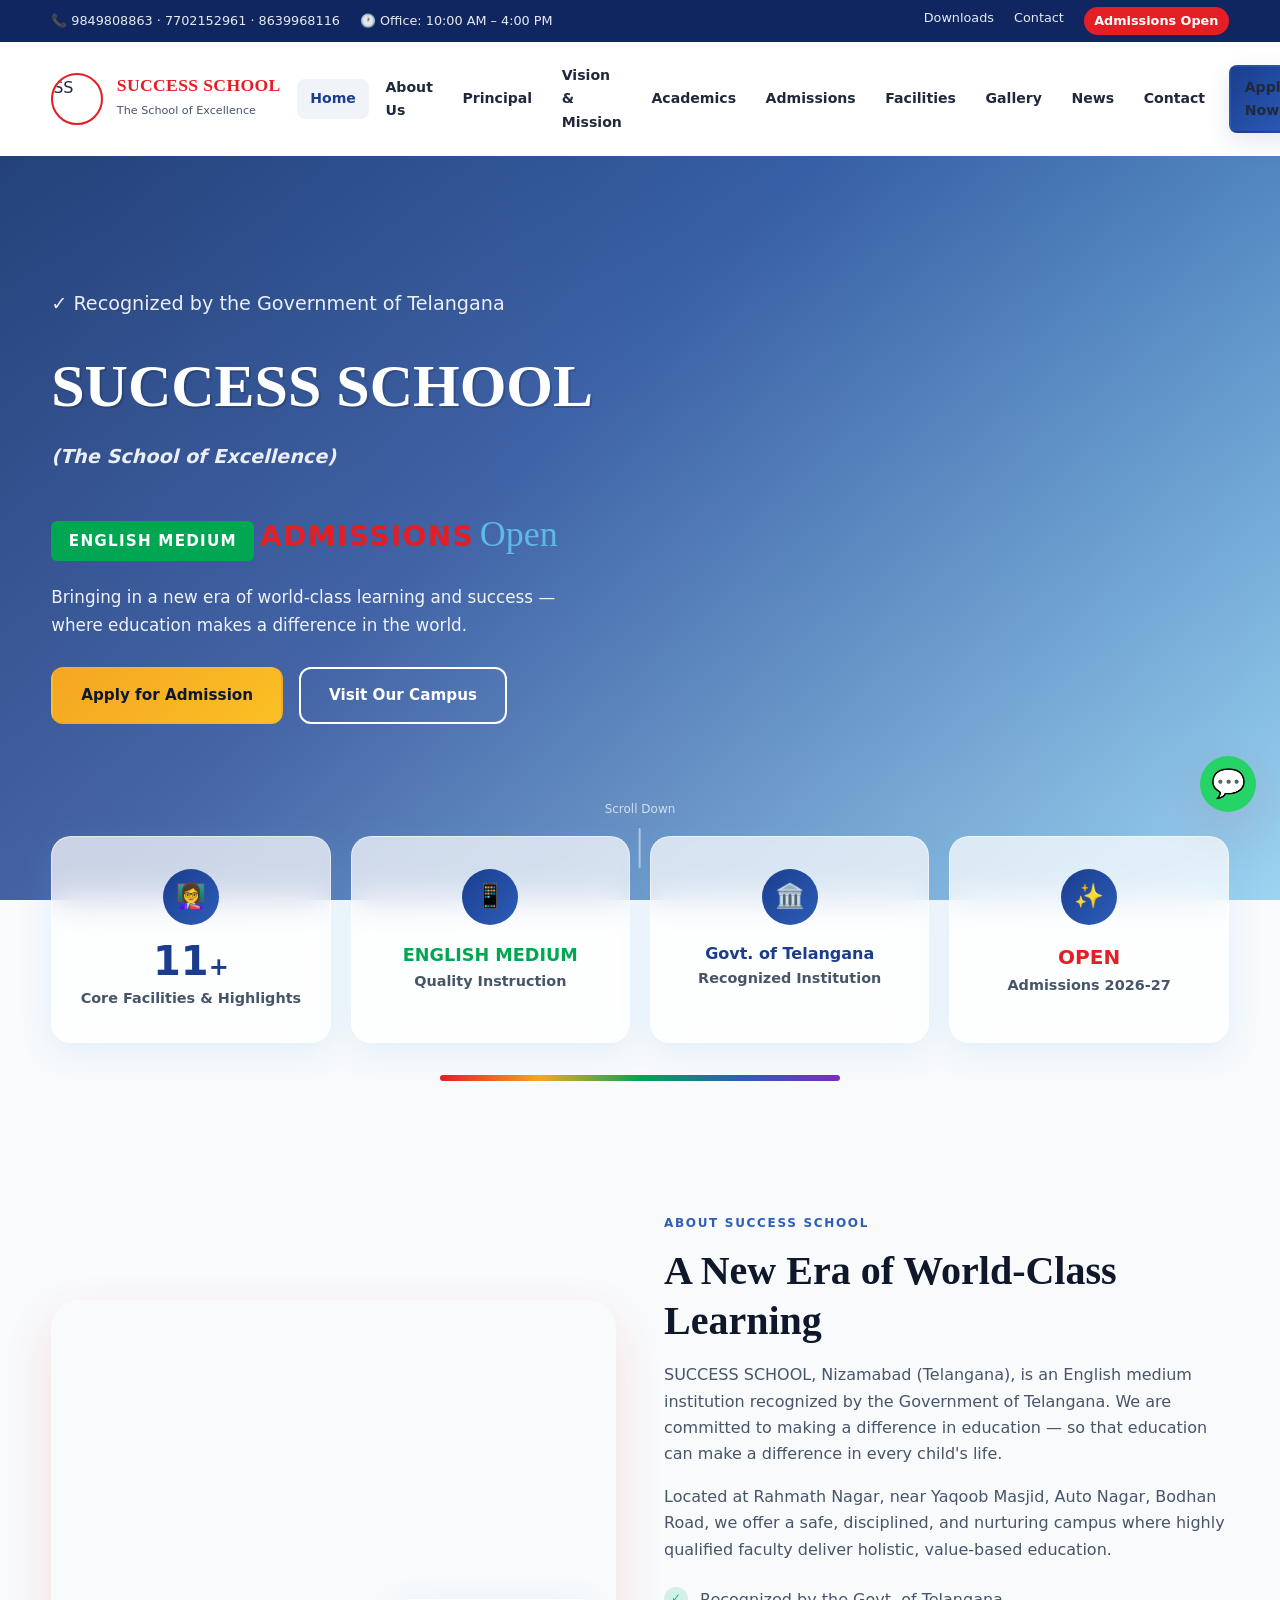
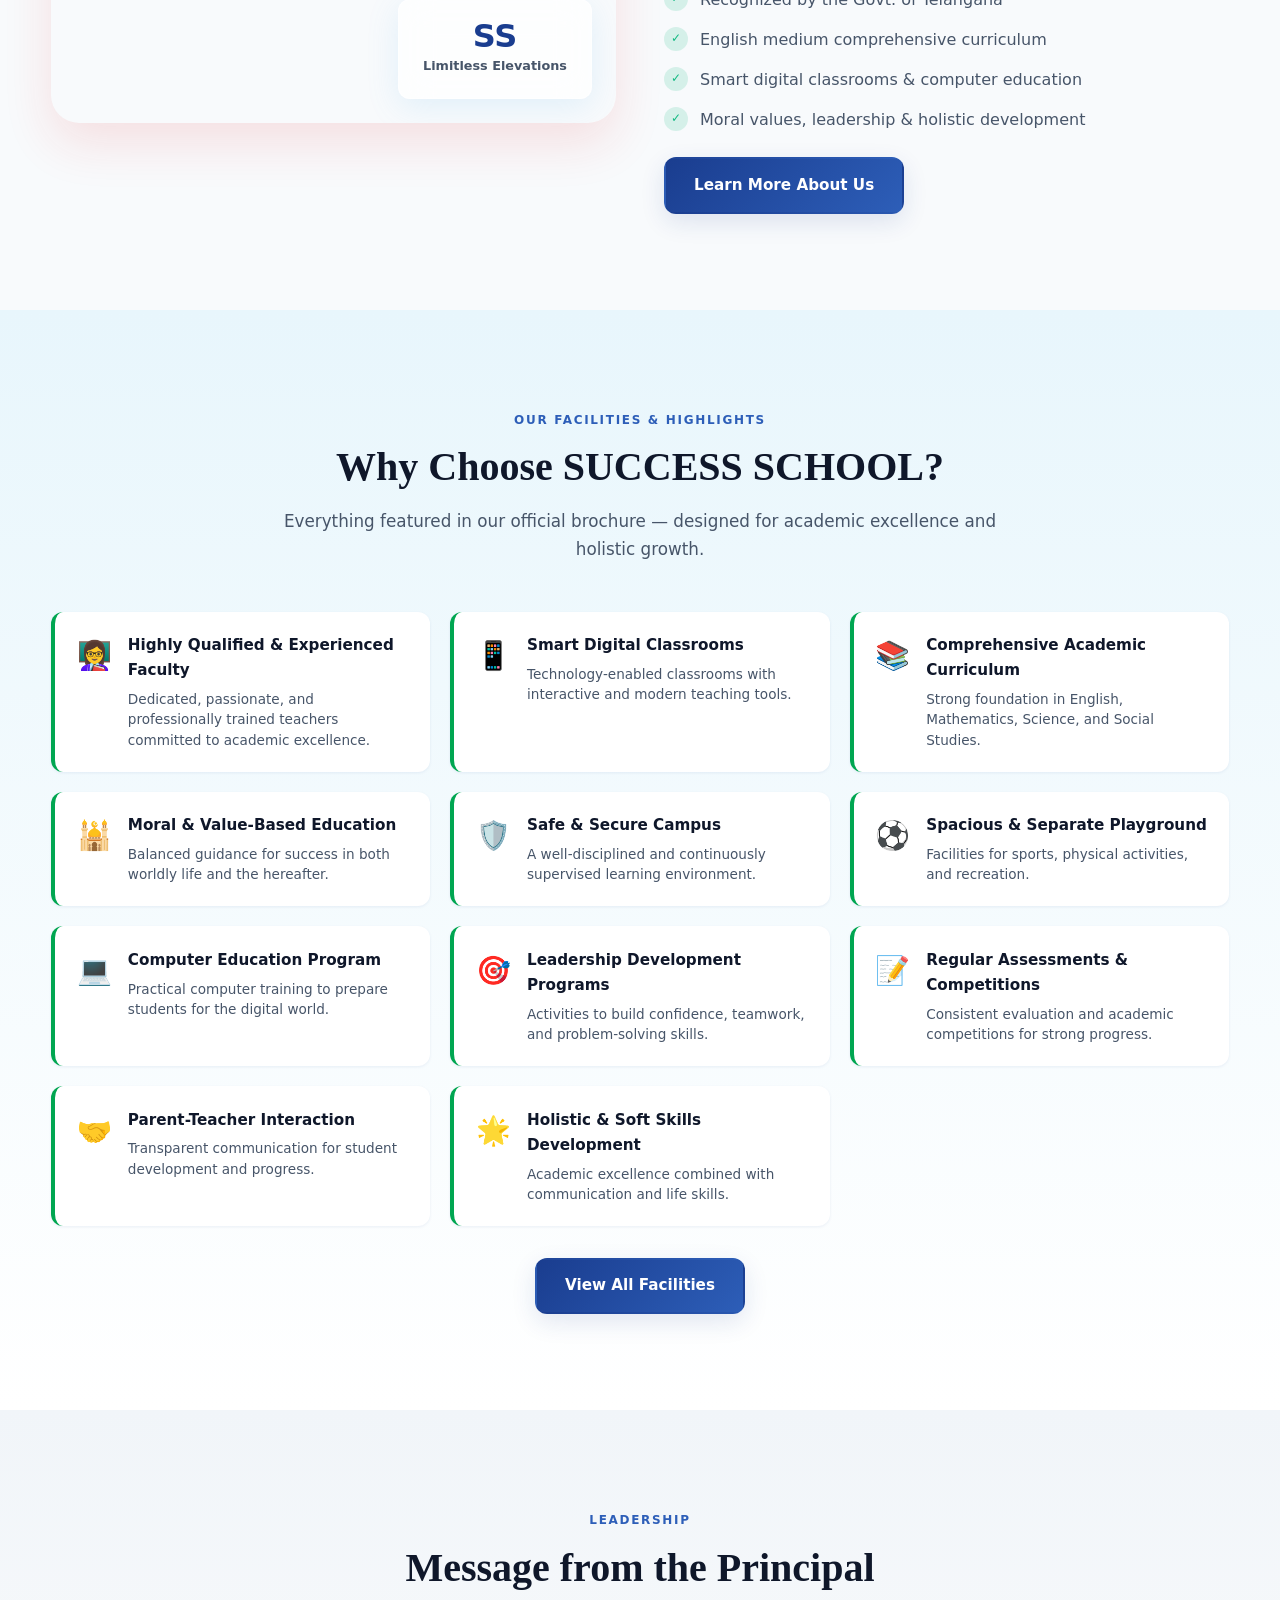
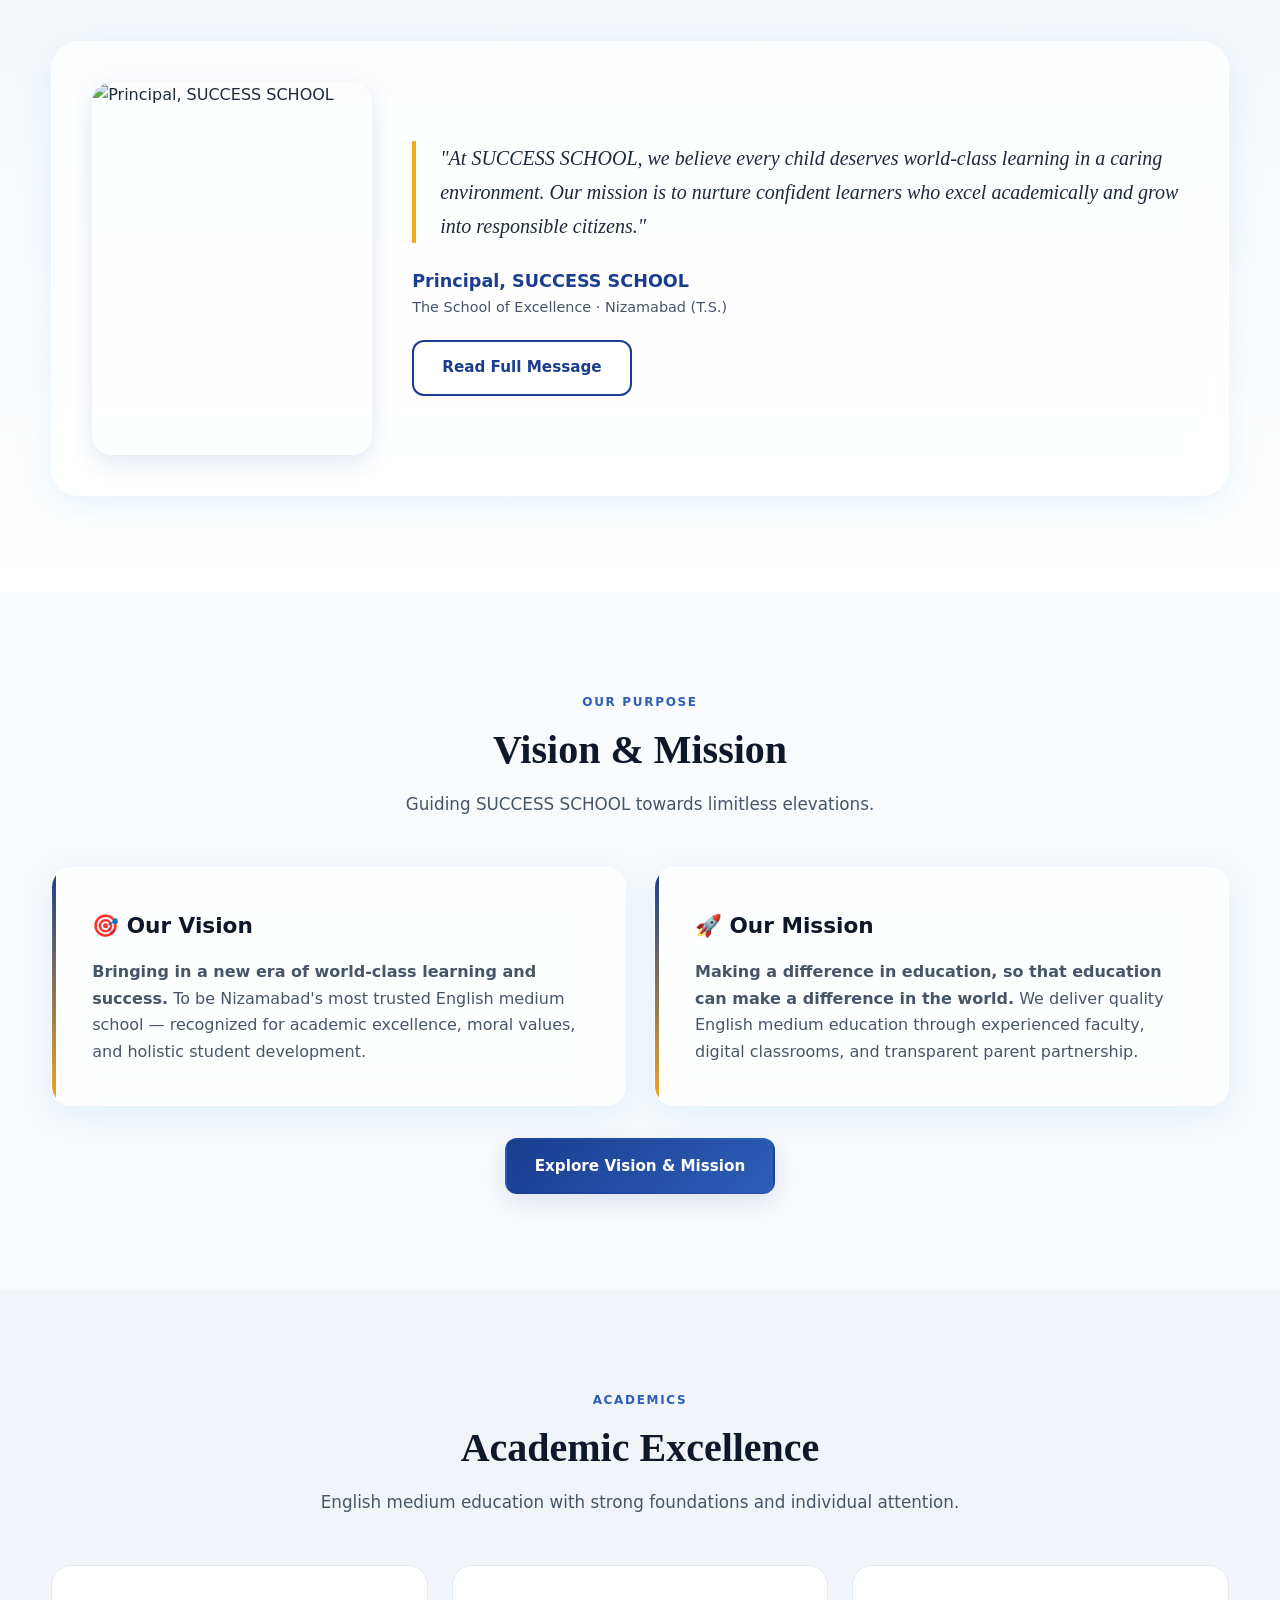
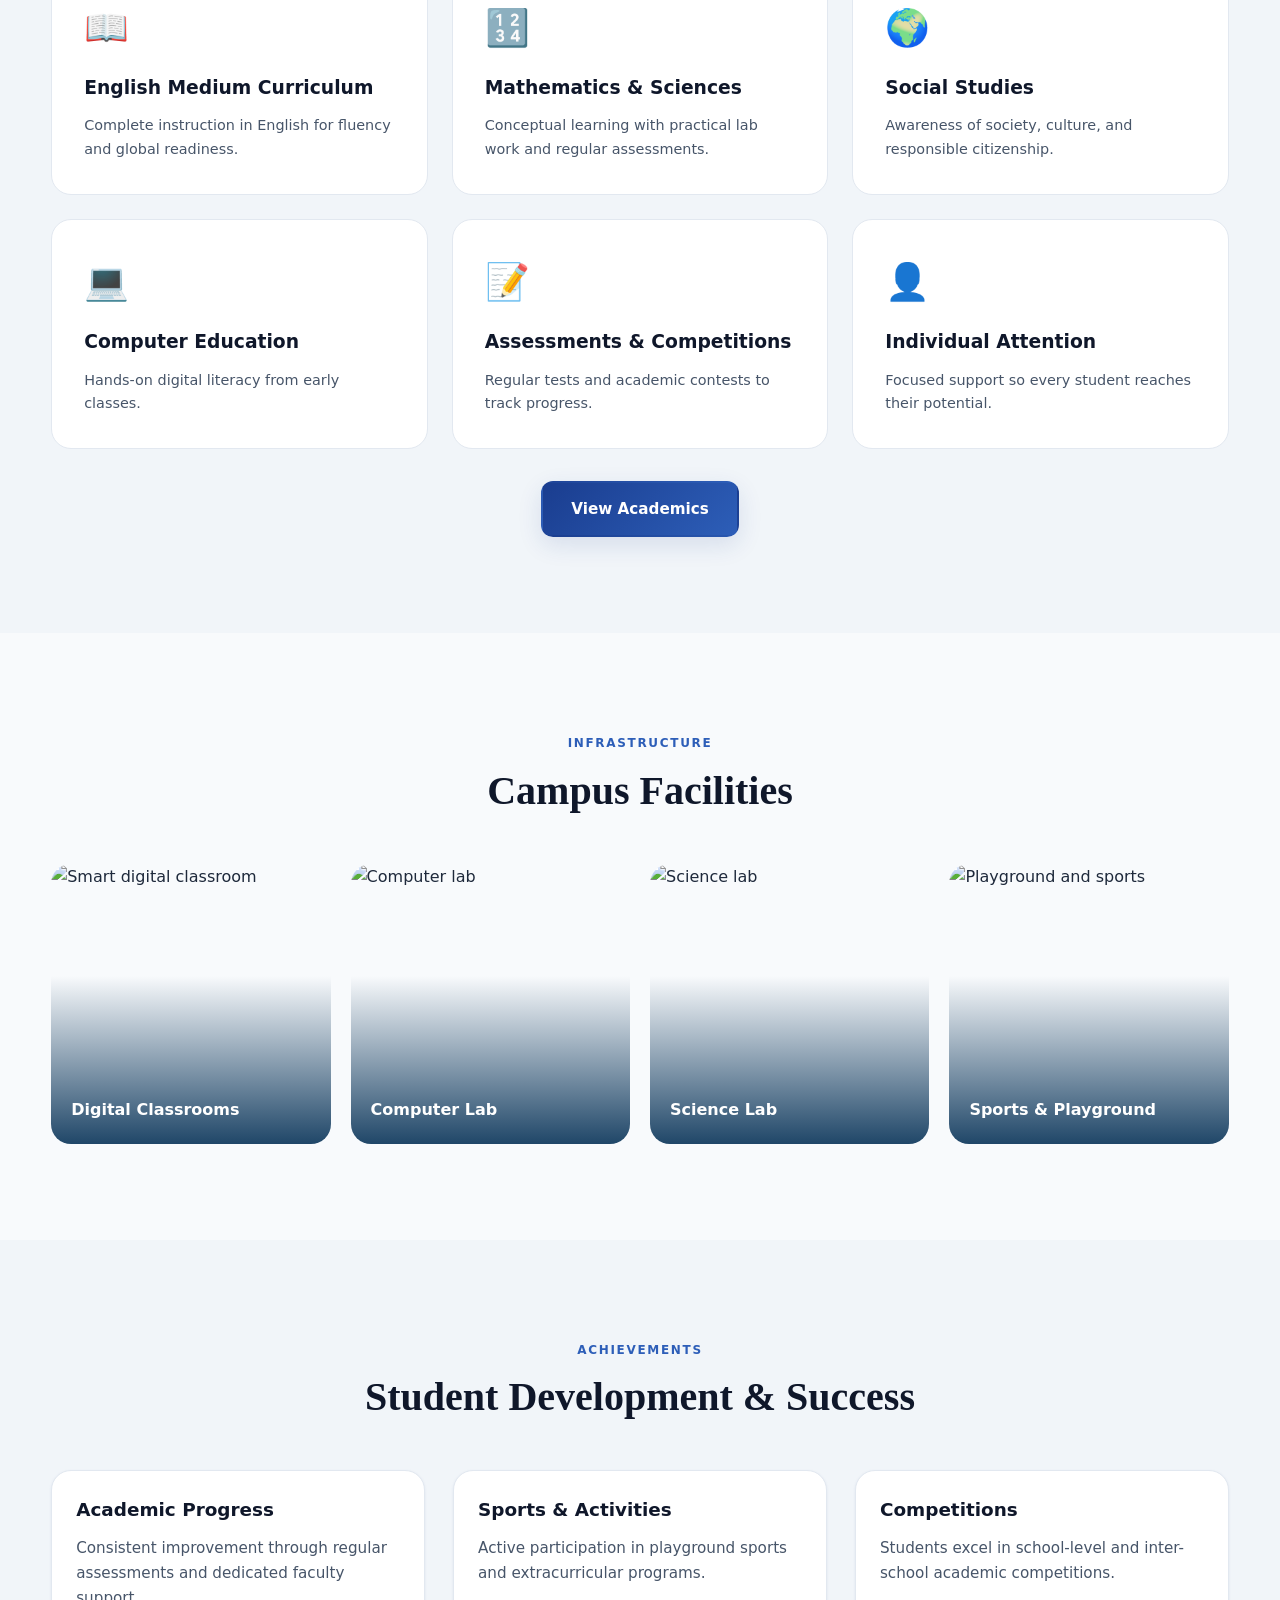
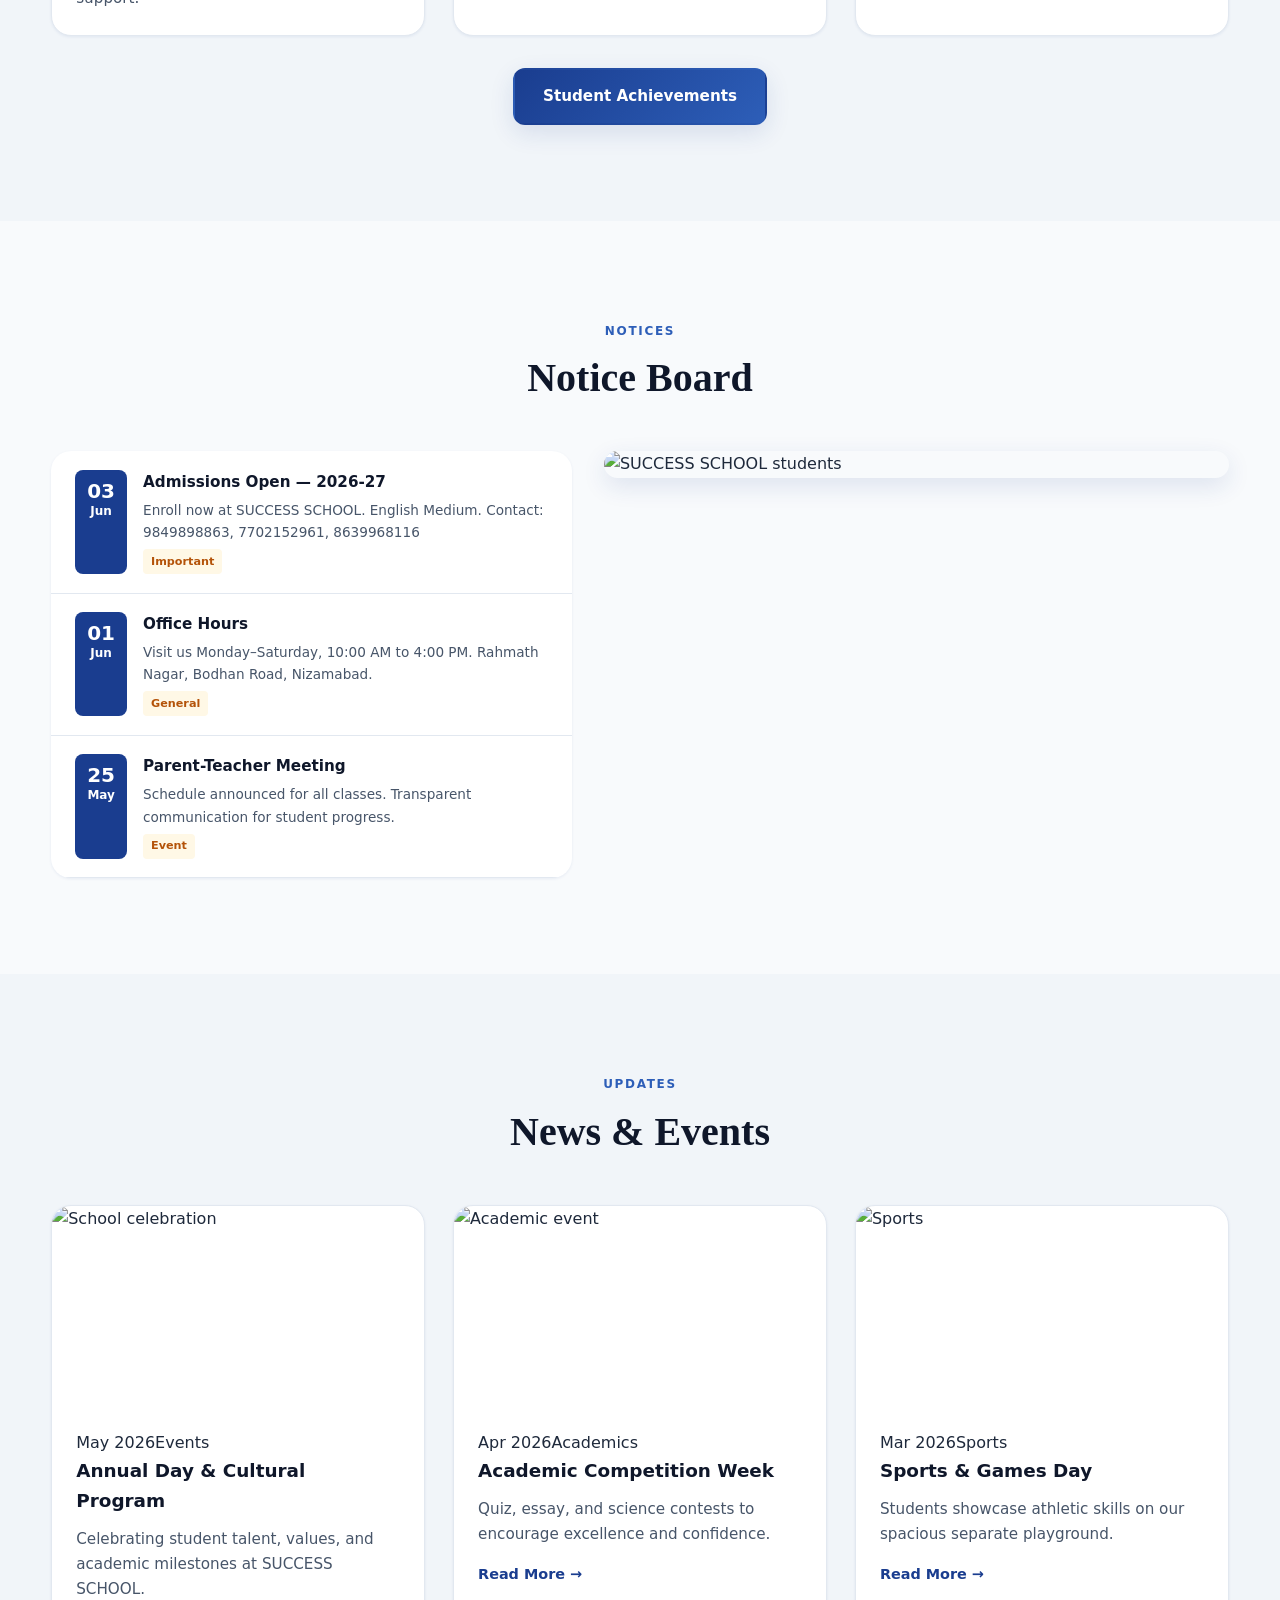
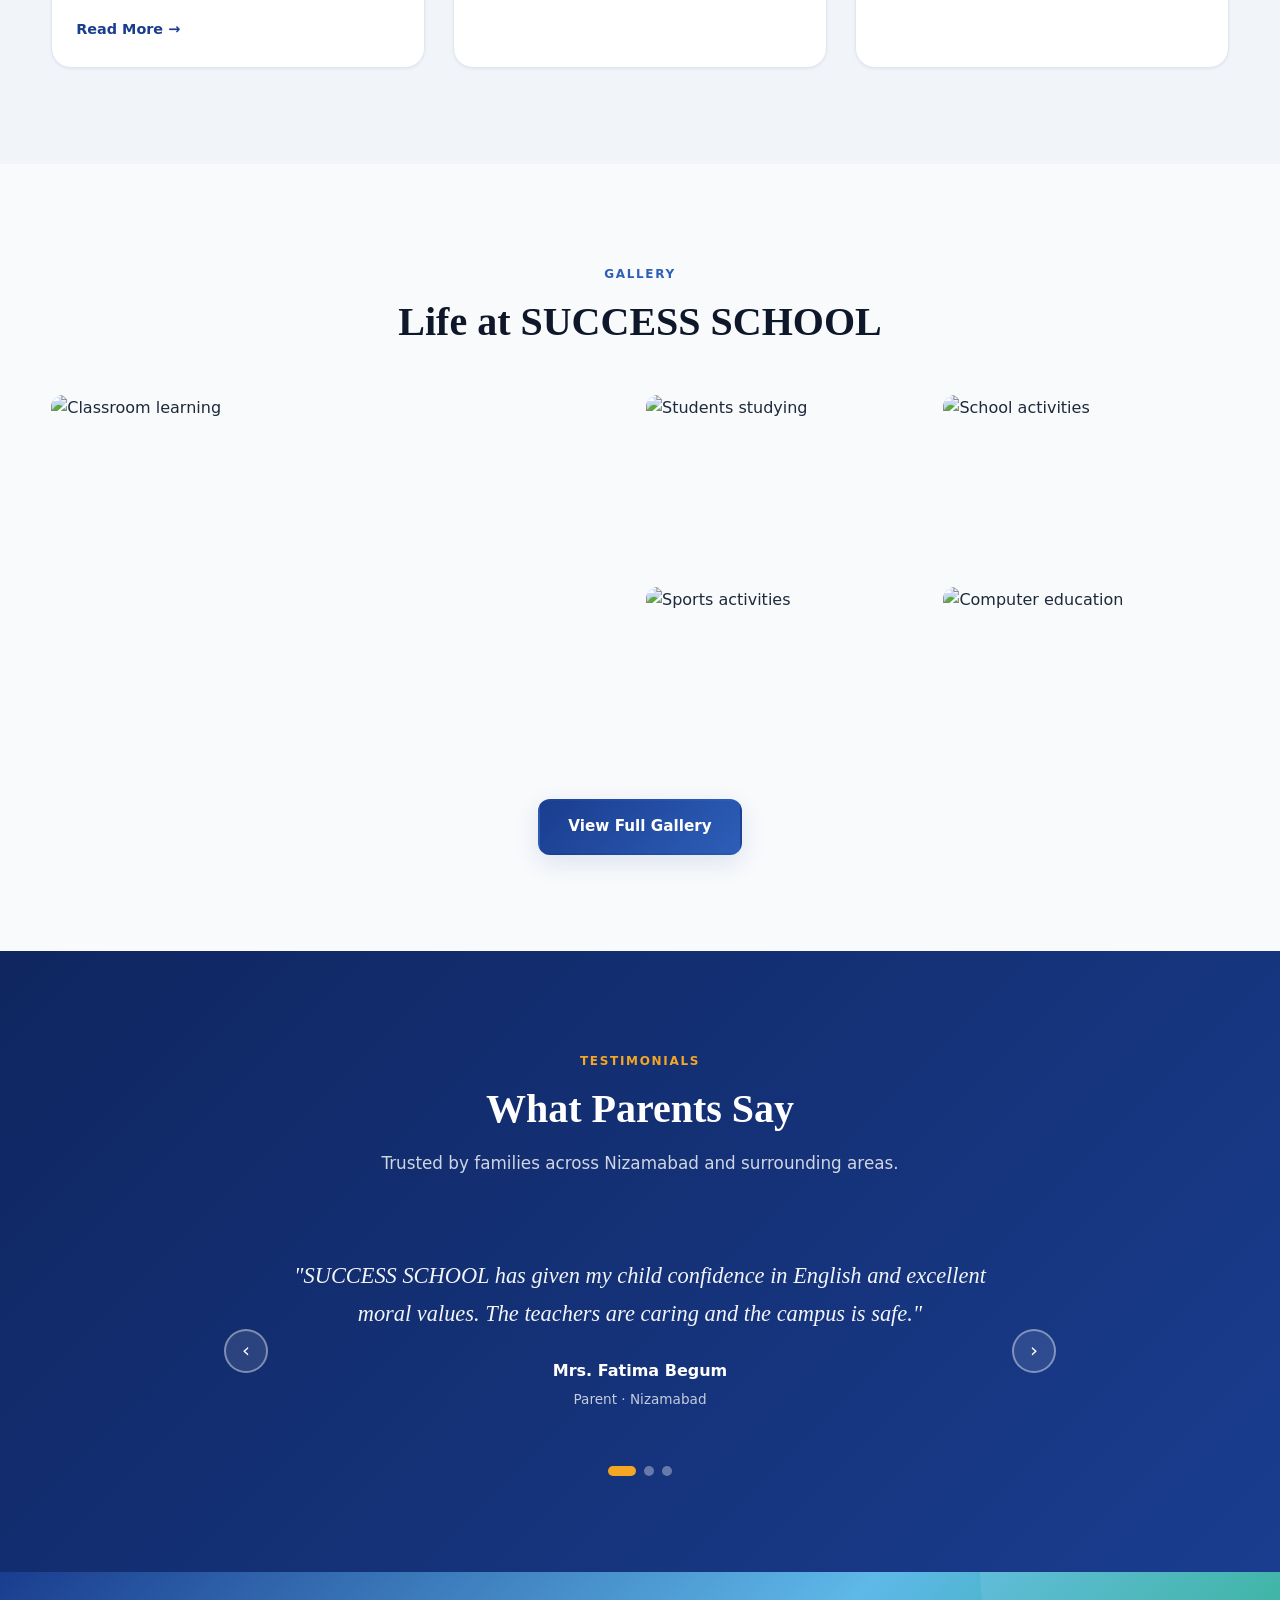
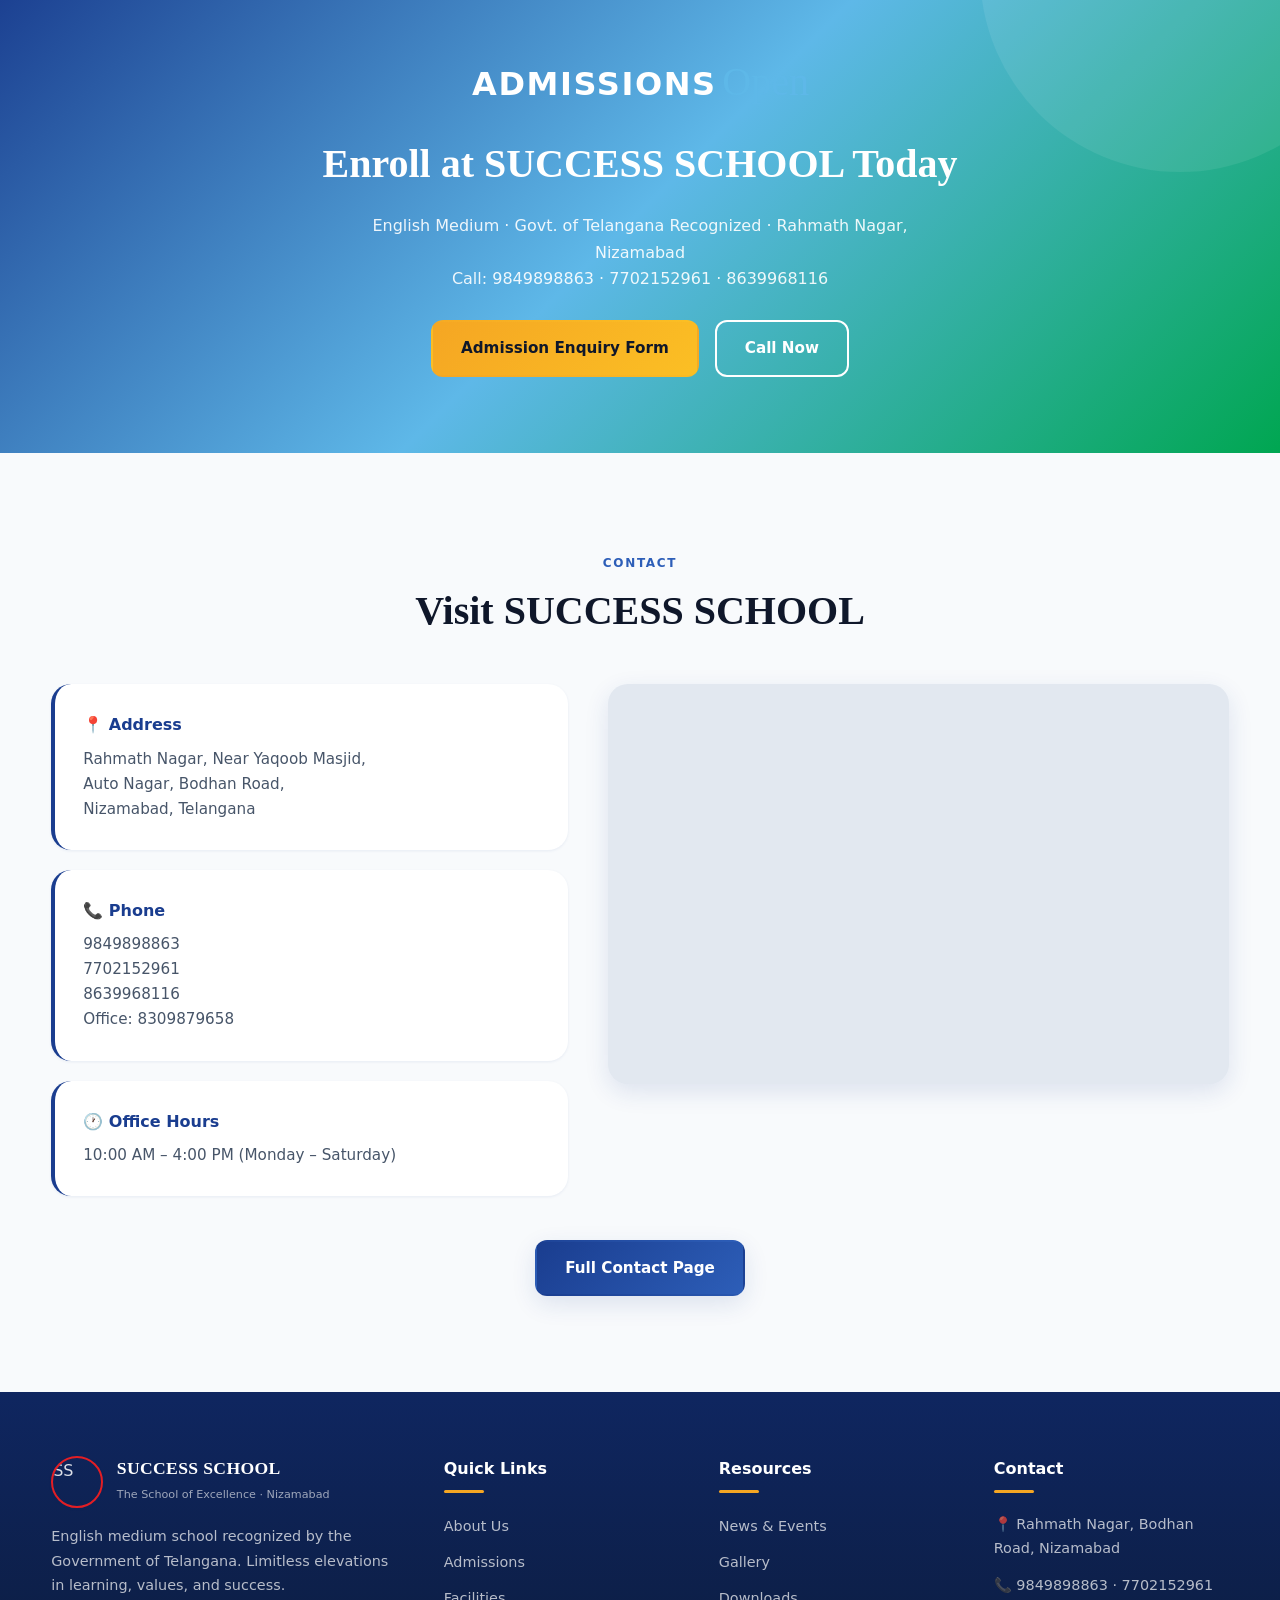
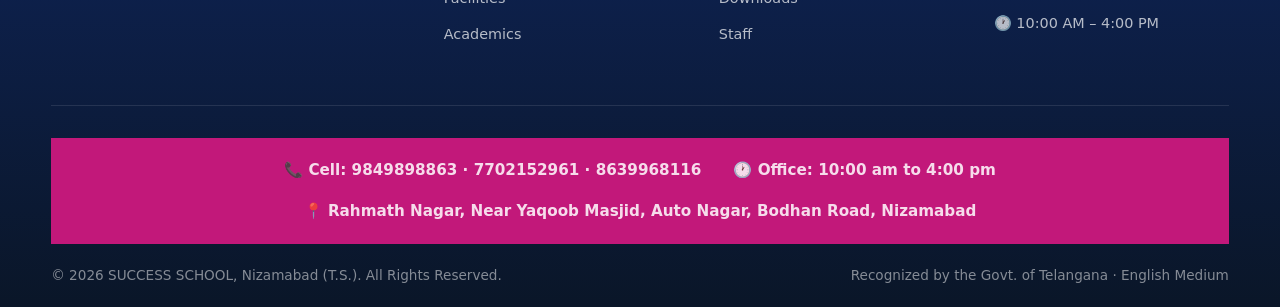
==== commit 2a457851: "Update index.html" ====
--- a/index.html
+++ b/index.html
@@ -493,7 +493,7 @@
     </div>
   </footer>
 
-  <a href="https://wa.me/919849808863?text=Hello%2C%20I%20would%20like%20to%20enquire%20about%20admissions%20at%20SUCCESS%20SCHOOL." class="whatsapp-float" target="_blank" rel="noopener noreferrer" aria-label="Chat on WhatsApp"><a href="https://www.flaticon.com/free-icons/whatsapp" title="whatsapp icons">Whatsapp icons created by Enamo Studios - Flaticon</a></a>
+  <a href="https://wa.me/919849808863?text=Hello%2C%20I%20would%20like%20to%20enquire%20about%20admissions%20at%20SUCCESS%20SCHOOL." class="whatsapp-float" target="_blank" rel="noopener noreferrer" aria-label="Chat on WhatsApp">💬</a>
   <button class="back-to-top" type="button" aria-label="Back to top">↑</button>
 
   <div id="lightbox" class="lightbox" role="dialog" aria-modal="true" aria-label="Image preview">
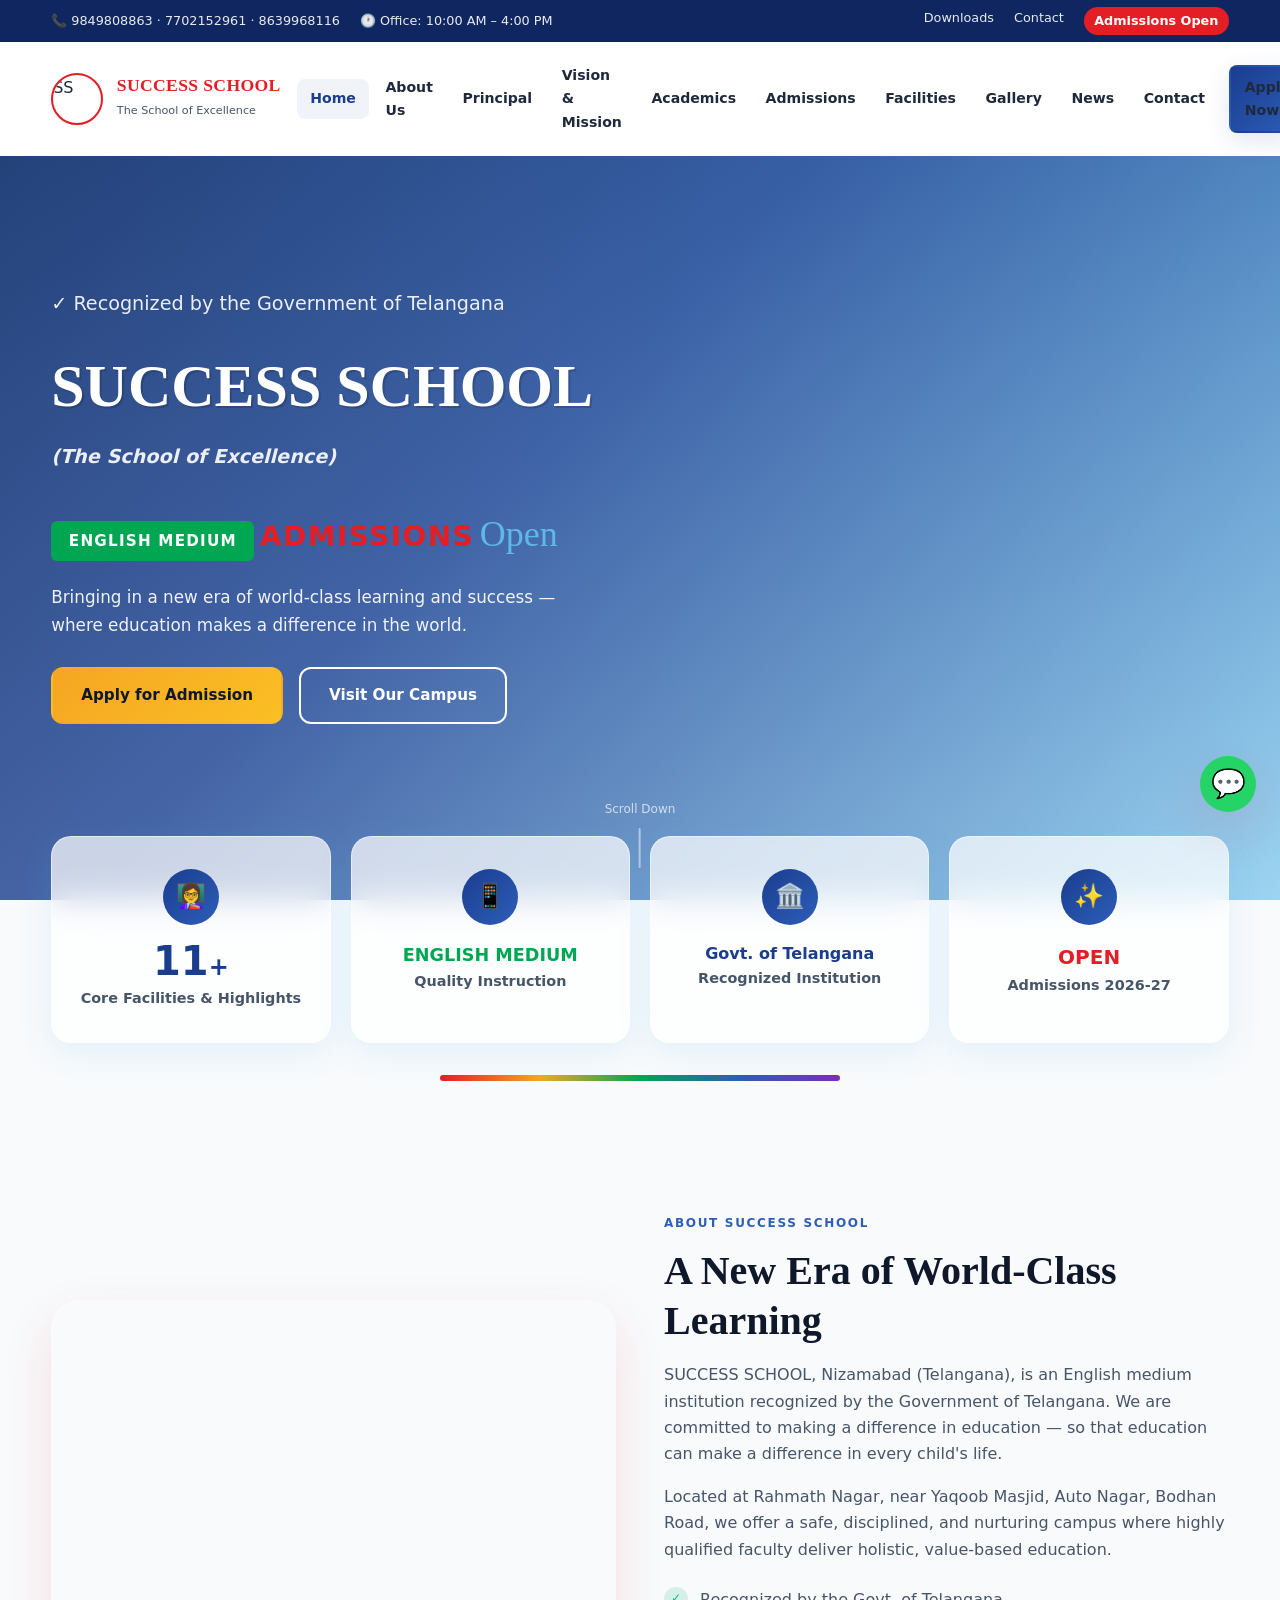
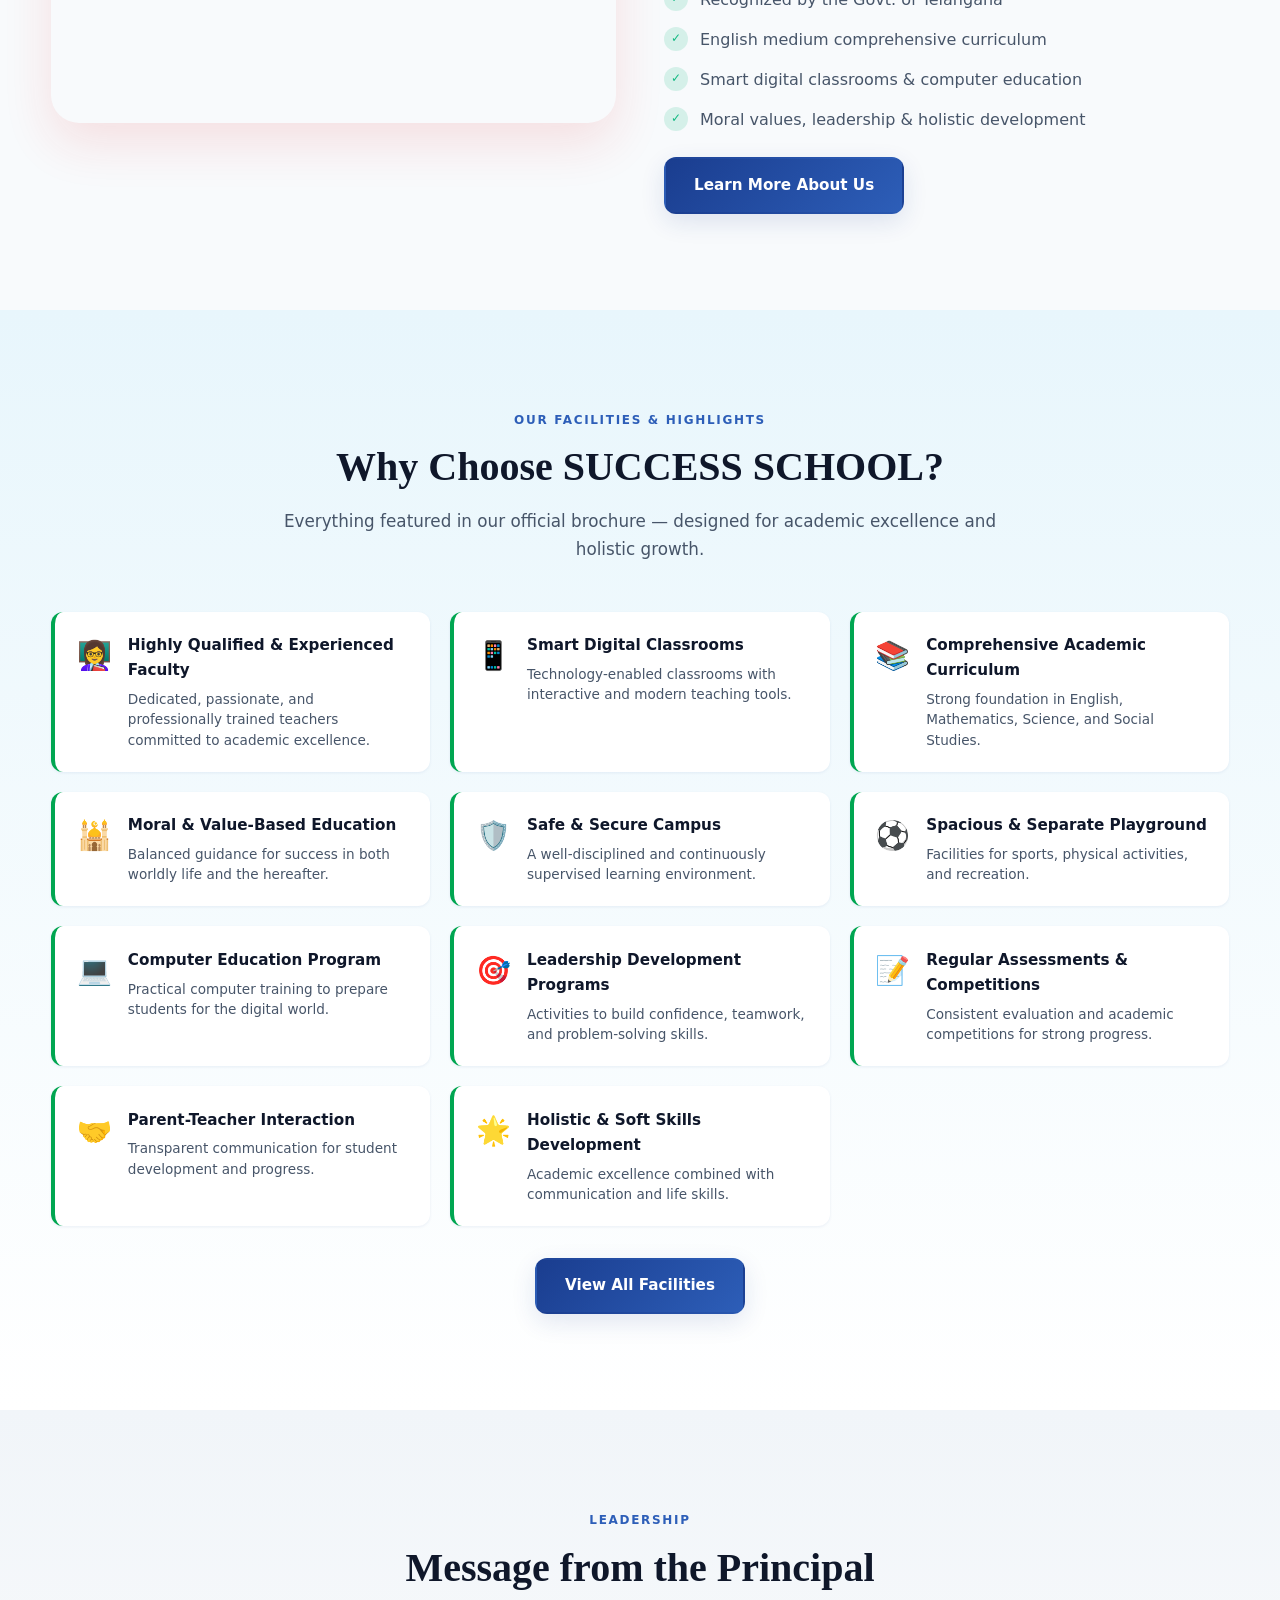
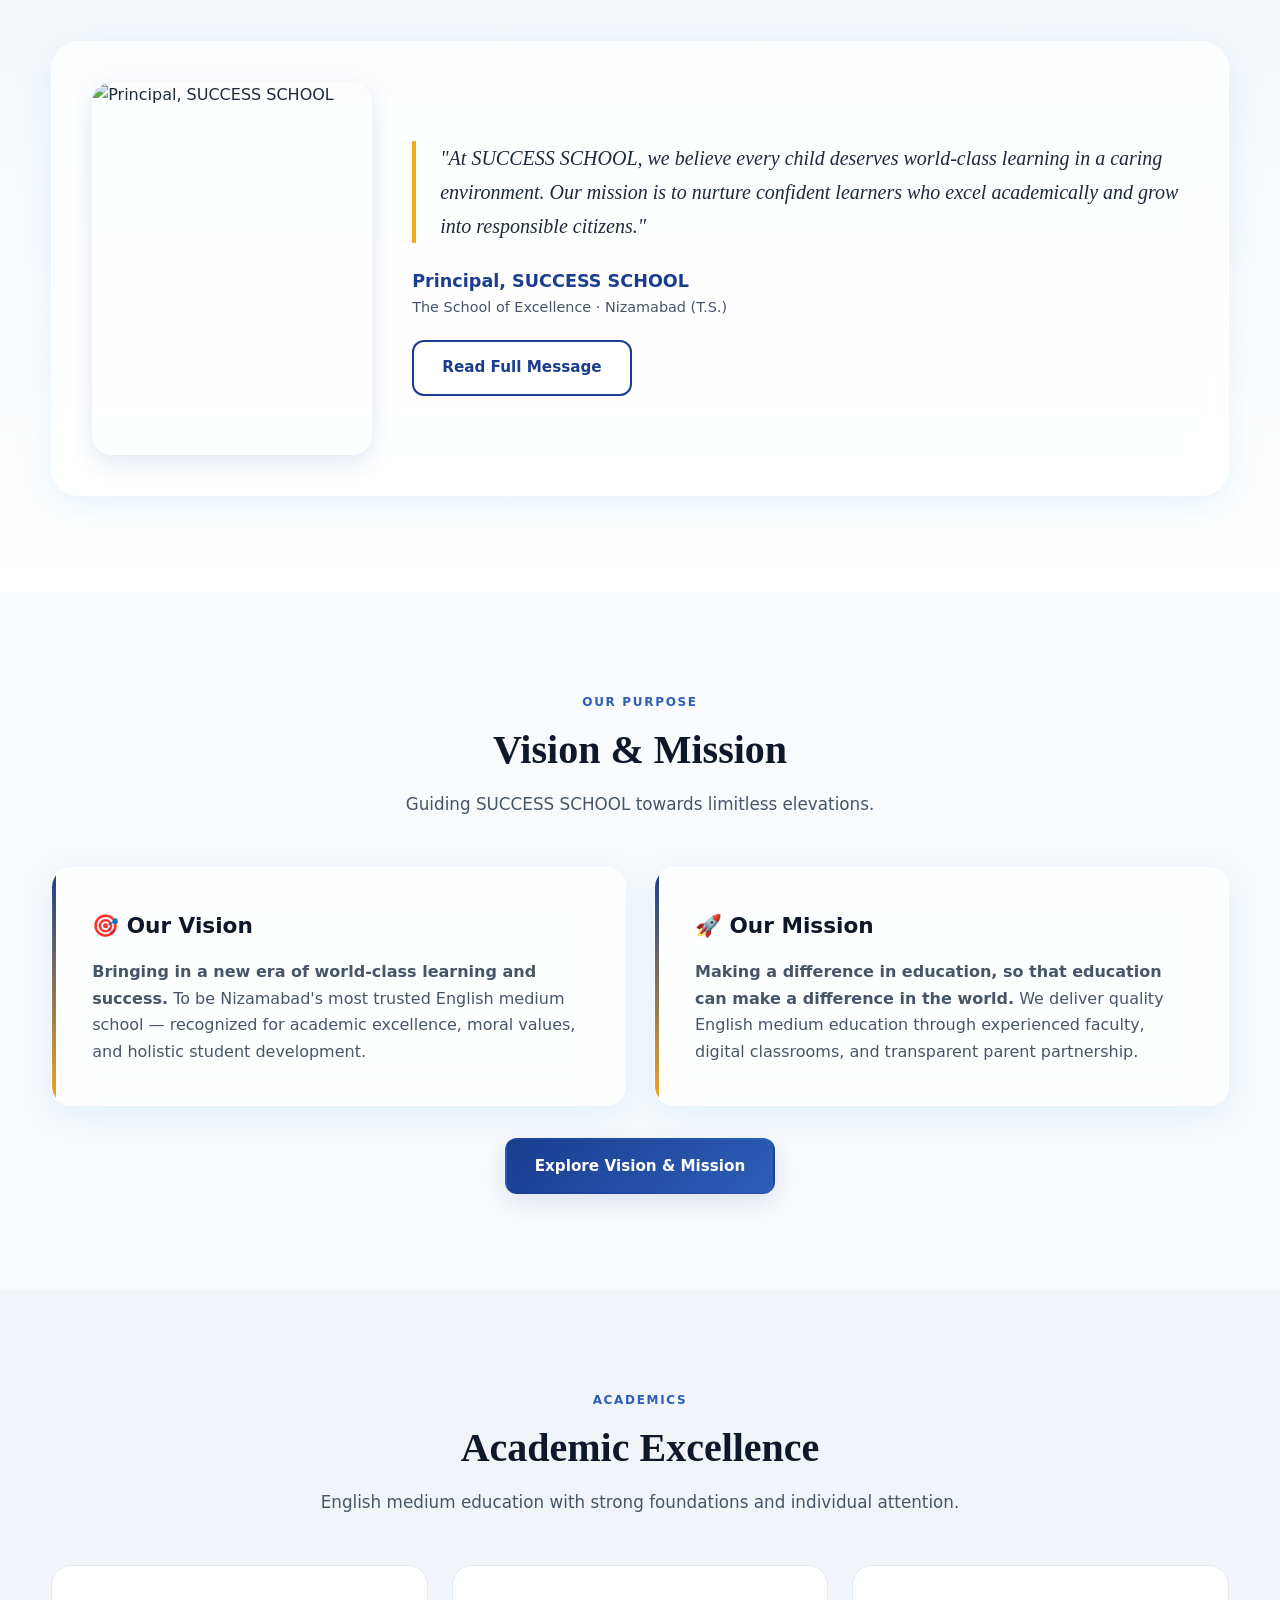
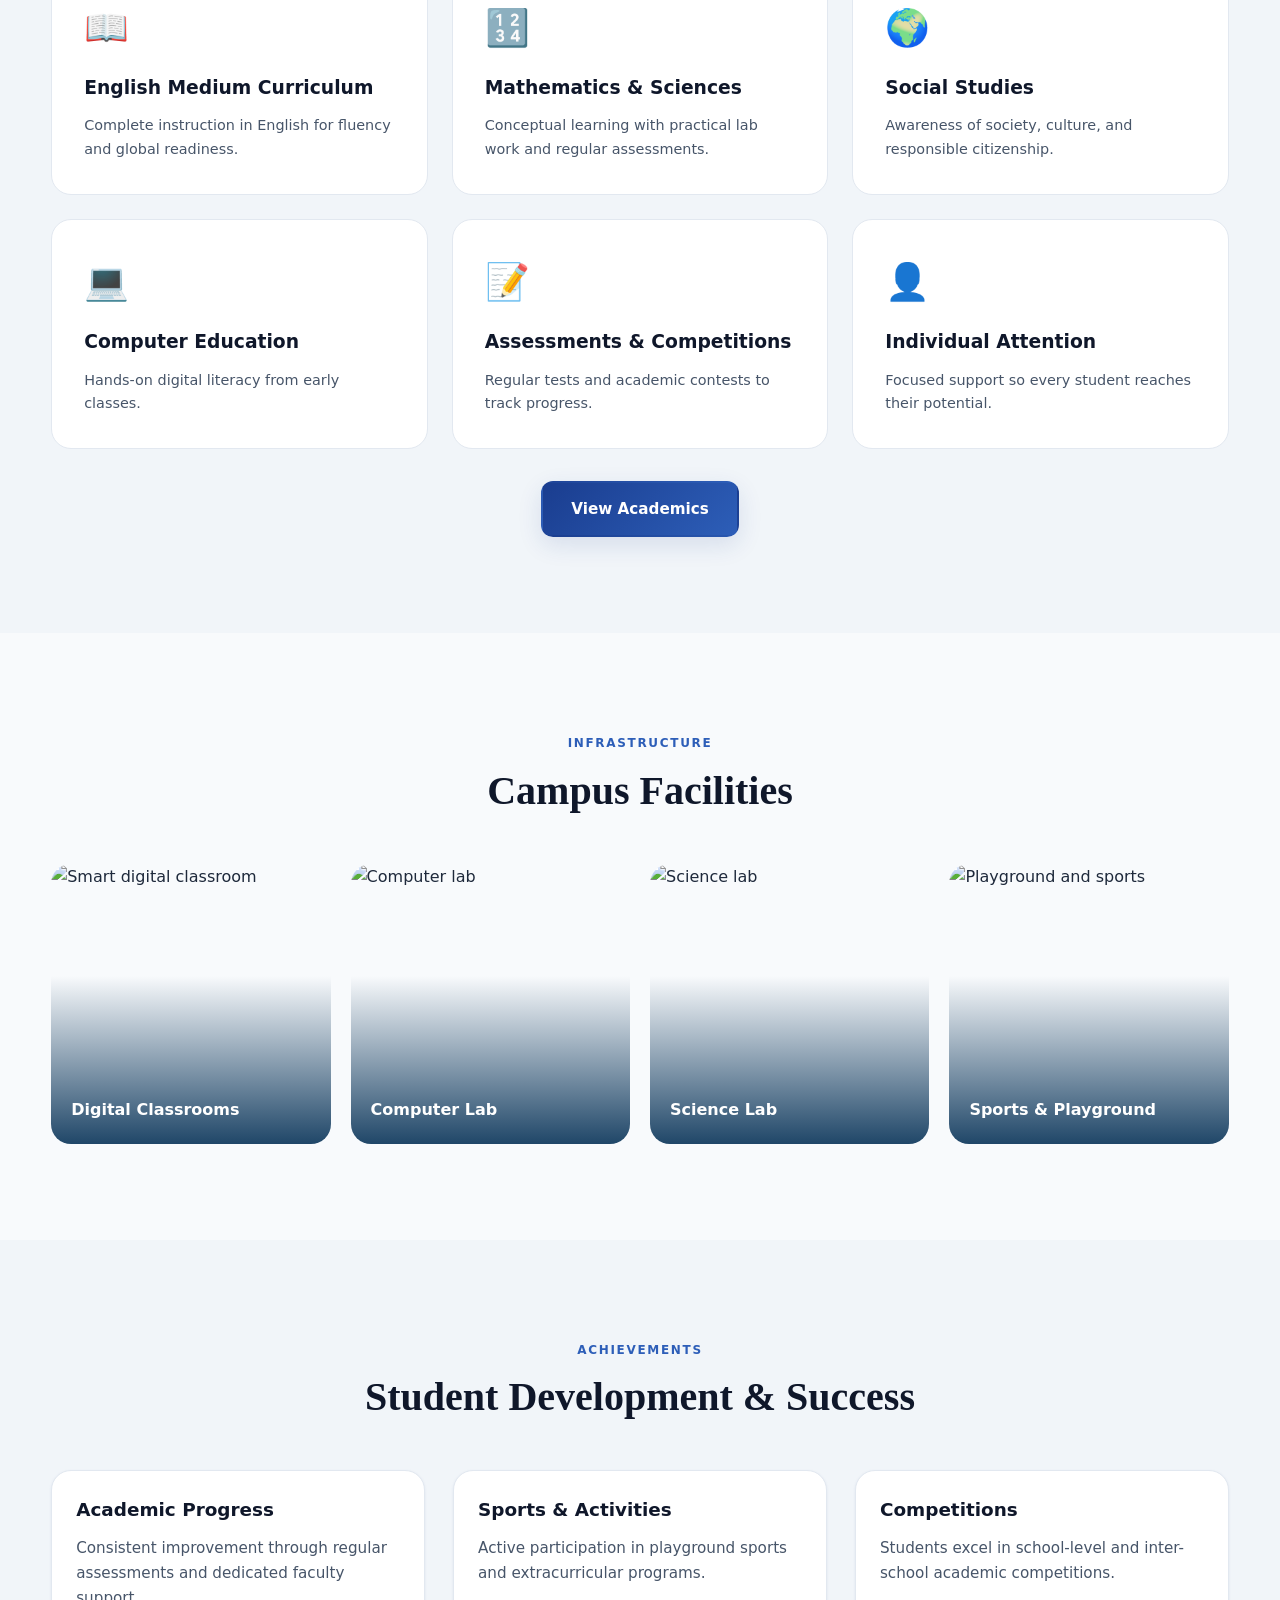
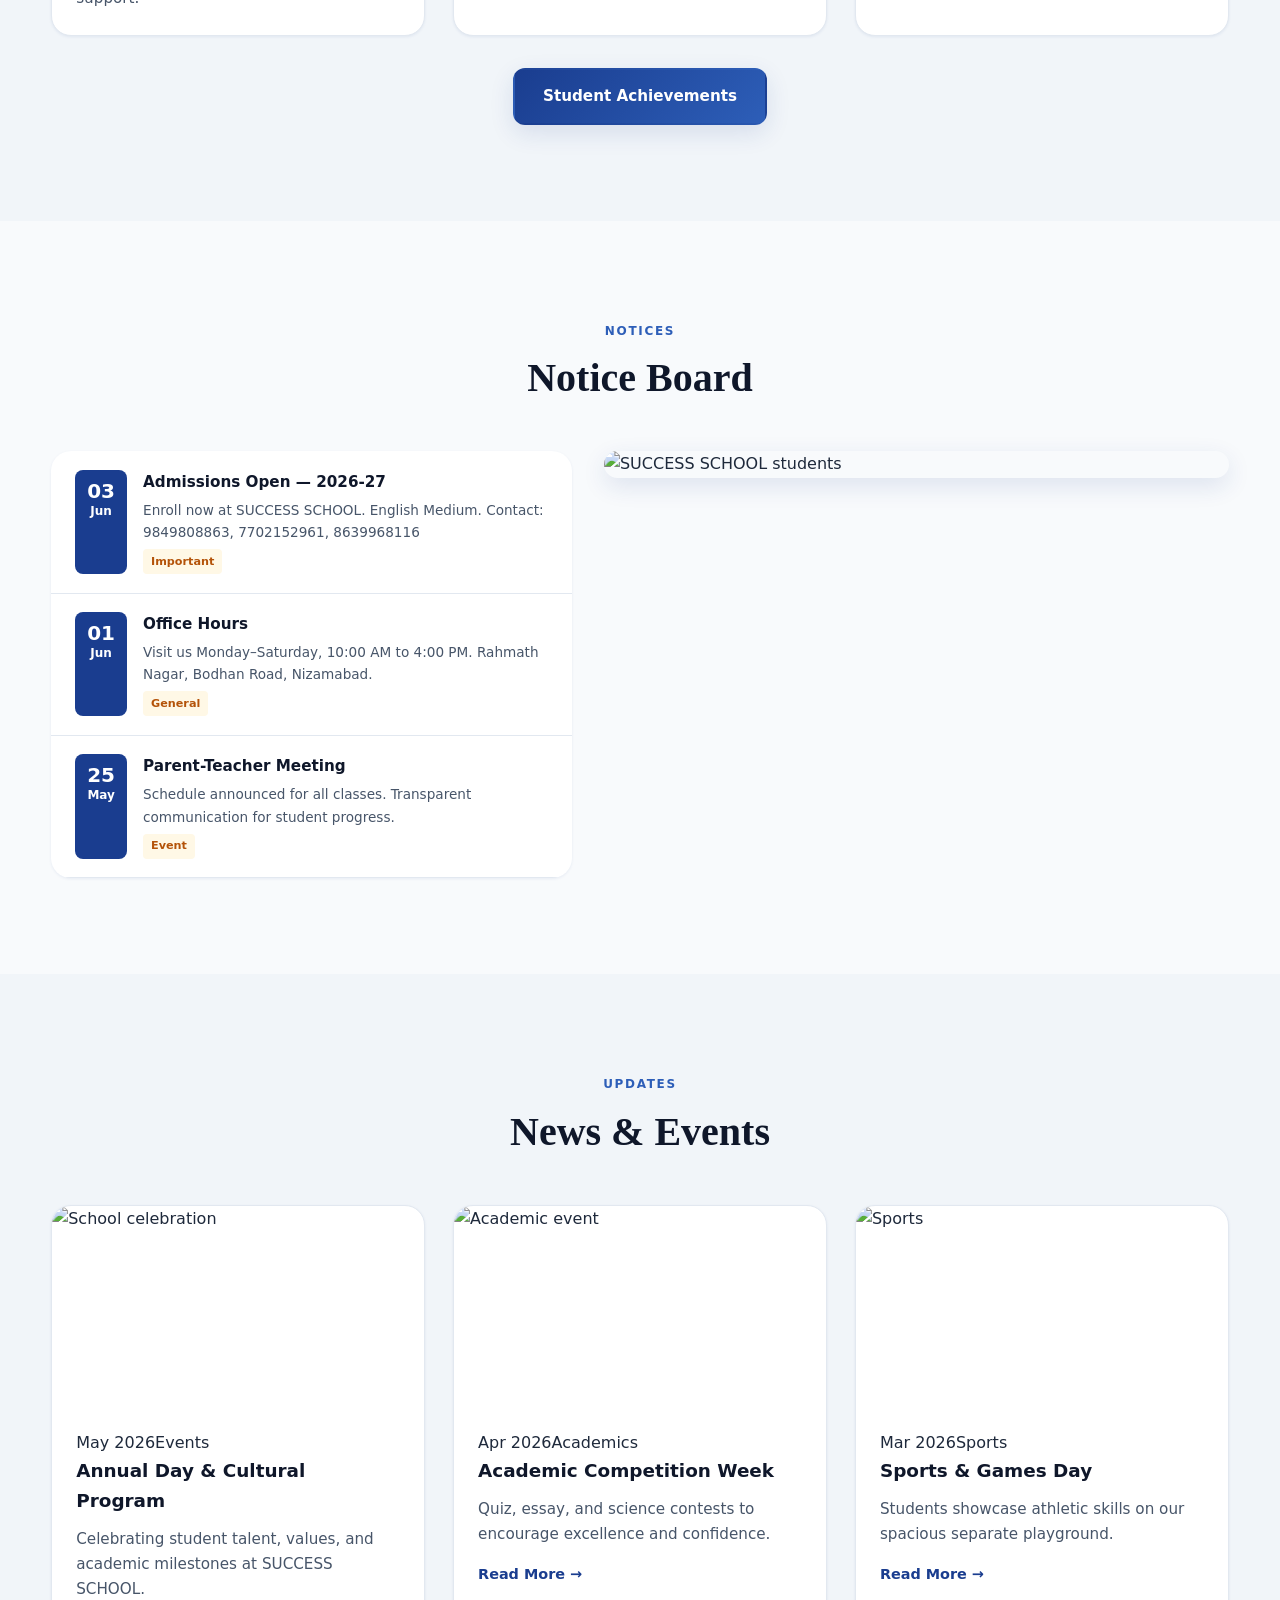
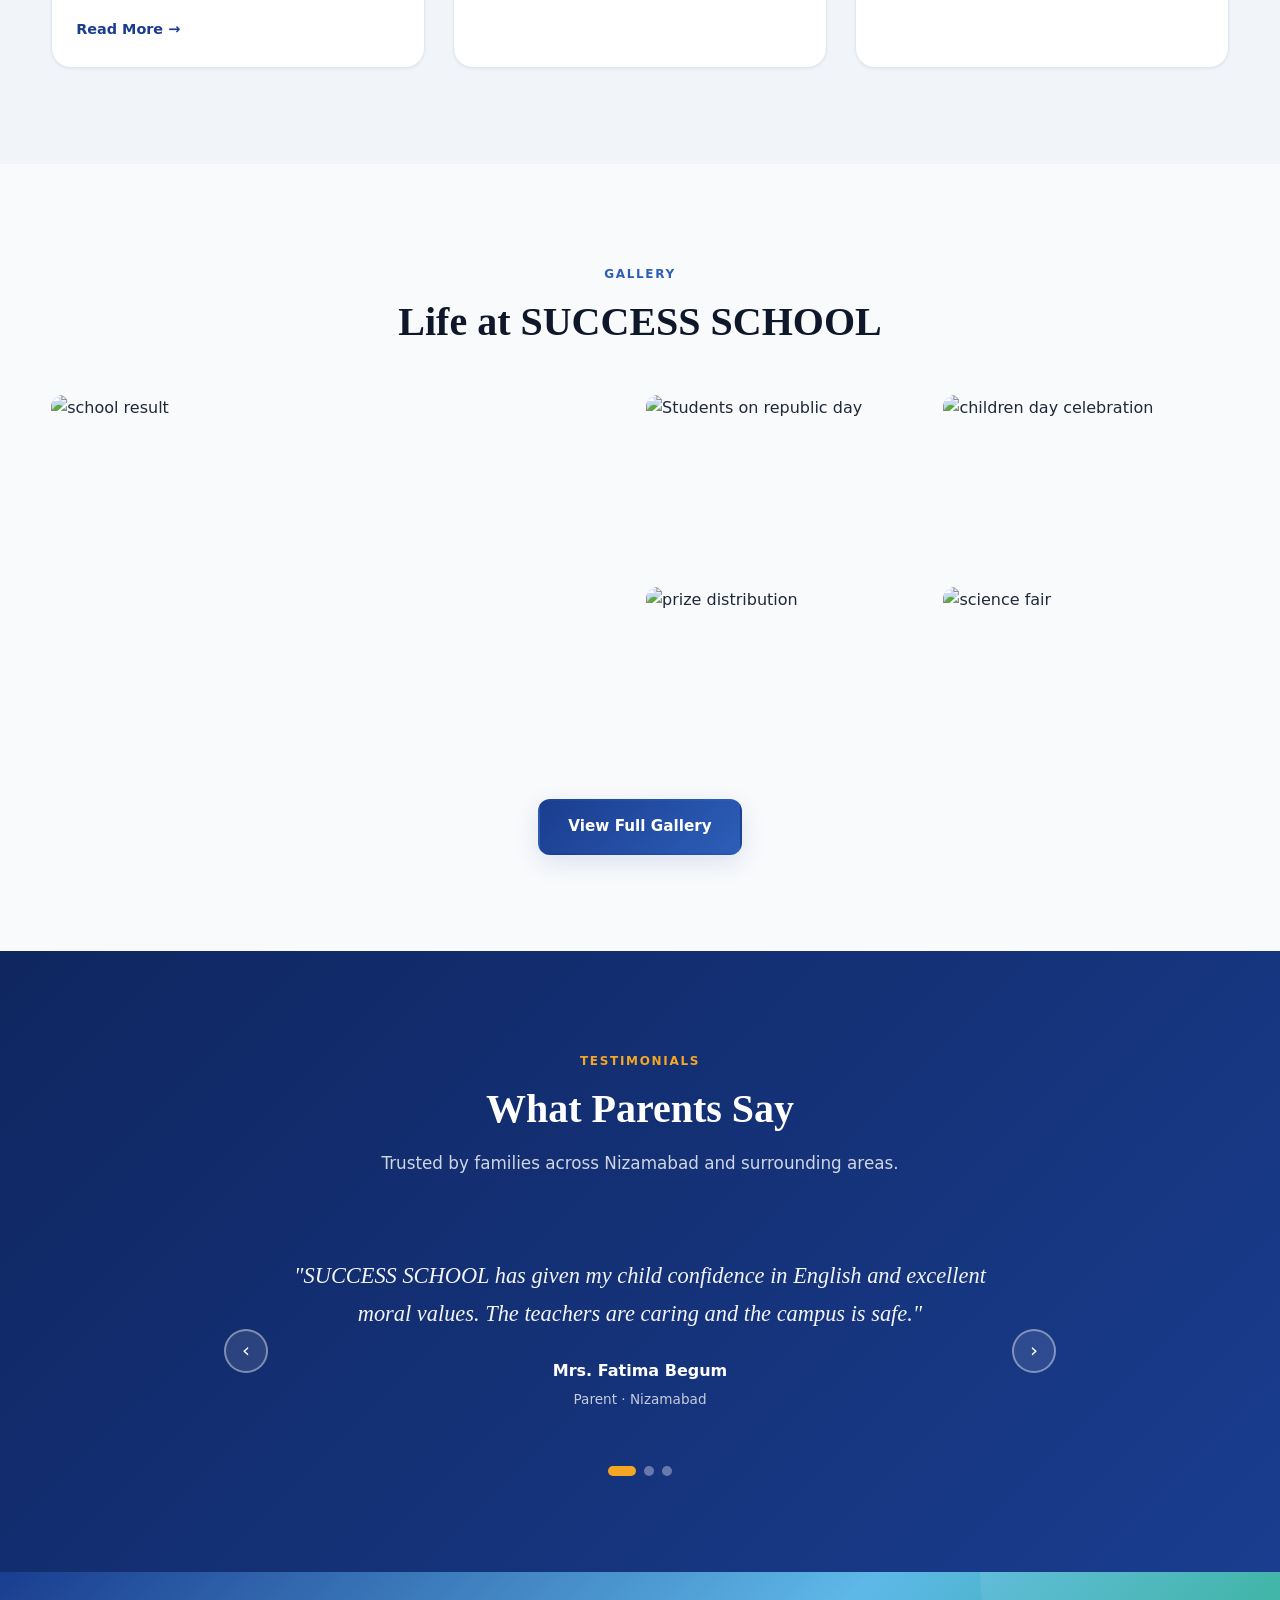
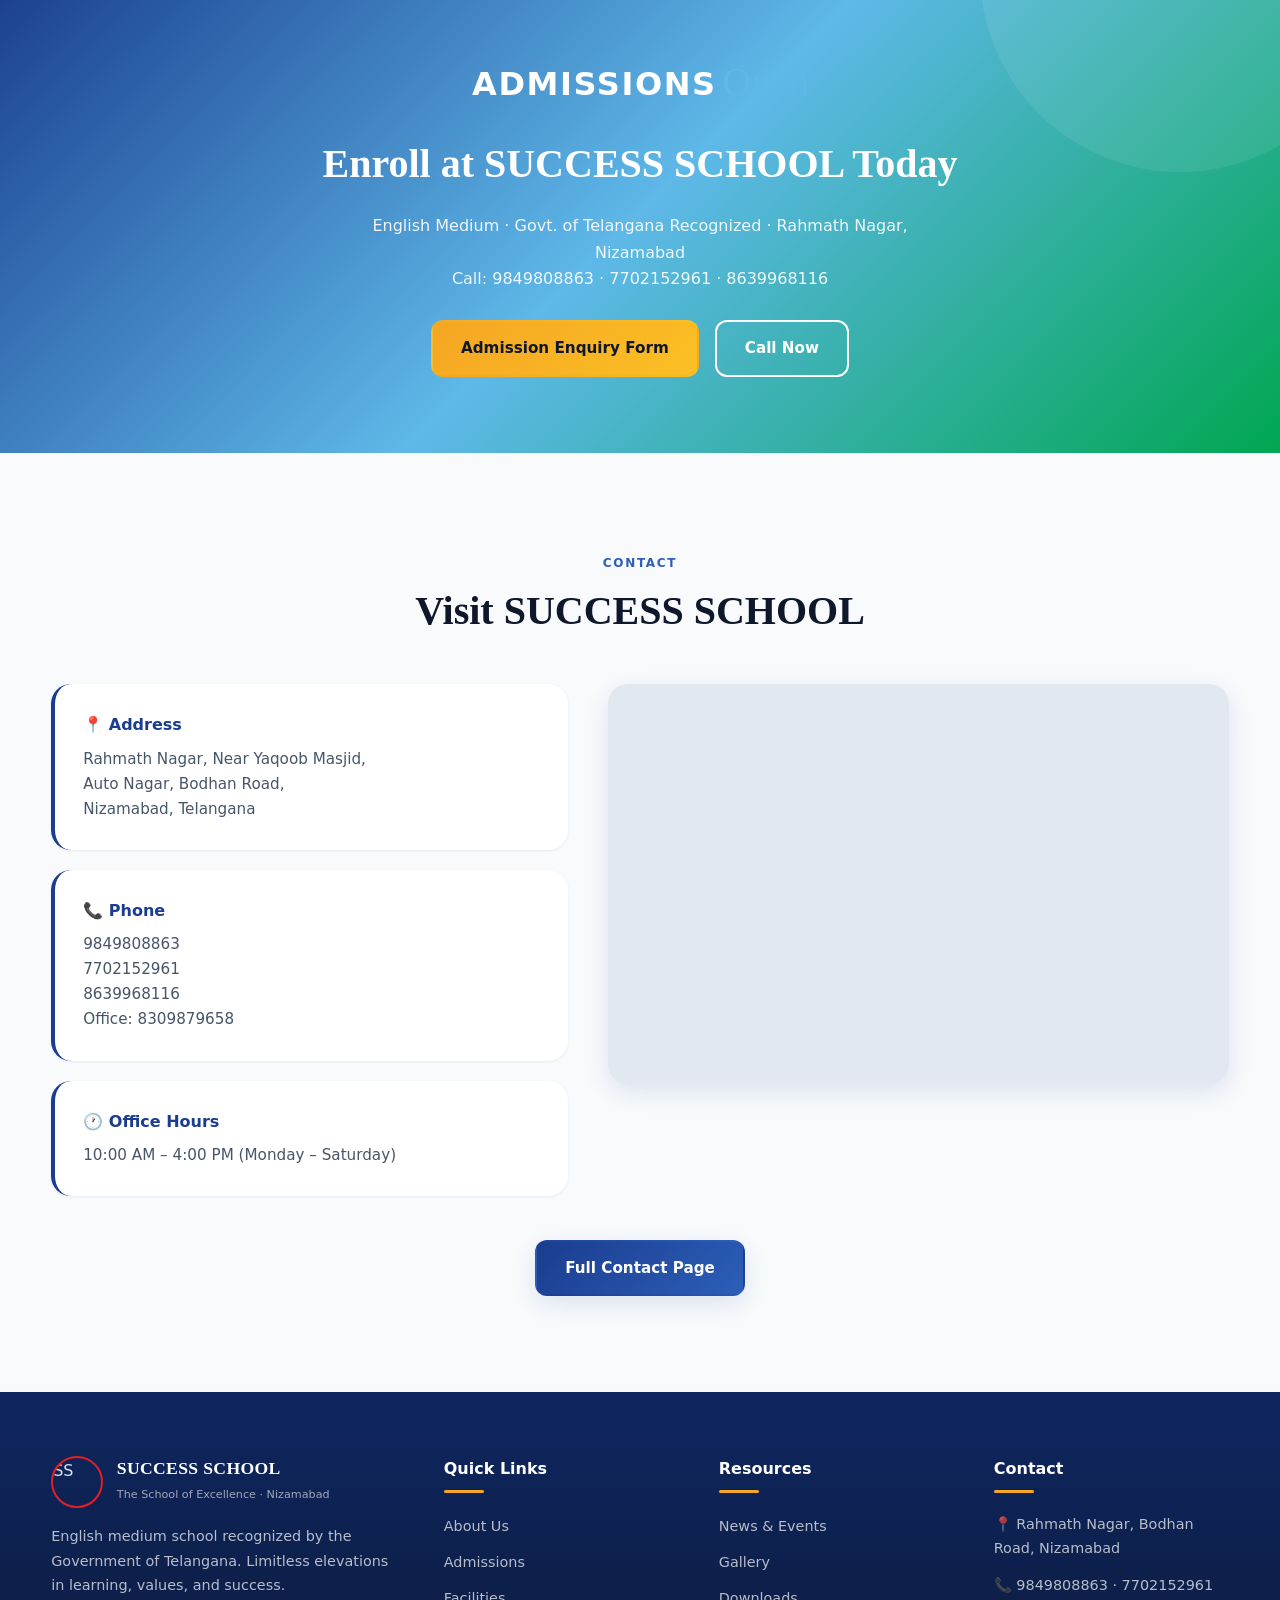
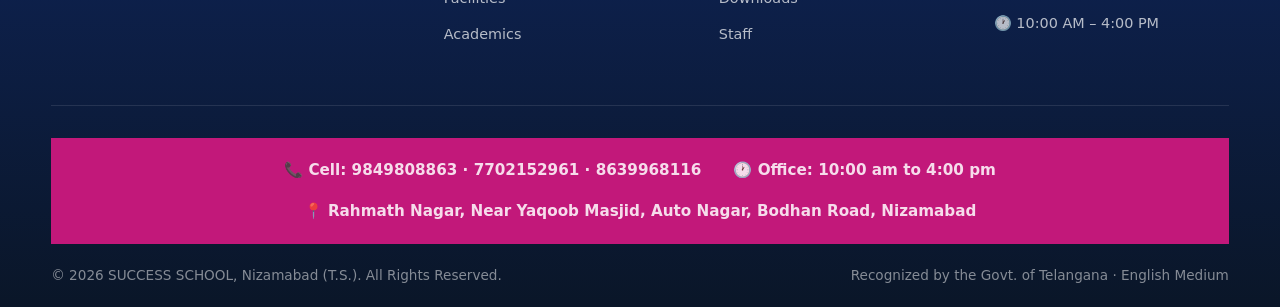
==== commit e11f9610: "Update index.html" ====
--- a/index.html
+++ b/index.html
@@ -8,6 +8,7 @@
   <meta name="author" content="SUCCESS SCHOOL">
   <title>SUCCESS SCHOOL | The School of Excellence — Nizamabad</title>
   <link rel="stylesheet" href="css/main.css">
+  
 </head>
 <body>
   <header class="header" role="banner">
@@ -28,7 +29,7 @@
       <div class="container">
         <a href="index.html" class="logo">
           <div class="logo-icon" aria-hidden="true">
-            <img src="assets/logo.png" alt="" width="52" height="52" onerror="this.style.display='none';this.parentElement.textContent='SS';this.parentElement.style.background='linear-gradient(135deg,#e31e24,#1a3d8f)';this.parentElement.style.color='#fff';this.parentElement.style.display='flex';this.parentElement.style.alignItems='center';this.parentElement.style.justifyContent='center';this.parentElement.style.fontWeight='800';">
+            <img src="assets\logo.jpg" alt="" width="52" height="52" onerror="this.style.display='none';this.parentElement.textContent='SS';this.parentElement.style.background='linear-gradient(135deg,#e31e24,#1a3d8f)';this.parentElement.style.color='#fff';this.parentElement.style.display='flex';this.parentElement.style.alignItems='center';this.parentElement.style.justifyContent='center';this.parentElement.style.fontWeight='800';">
           </div>
           <div class="logo-text">
             <h1>SUCCESS SCHOOL</h1>
@@ -114,11 +115,8 @@
       <div class="container">
         <div class="about-preview reveal">
           <div class="about-preview-img">
-            <img src="assets/brochure.png" alt="SUCCESS SCHOOL brochure and students" width="800" height="600" loading="lazy" onerror="this.src='https://images.unsplash.com/photo-1580582932707-520aed937b7b?w=800&q=80'">
-            <div class="about-badge glass">
-              <strong>SS</strong>
-              <span>Limitless Elevations</span>
-            </div>
+            <img src="assets\logo.jpg" alt="SUCCESS SCHOOL brochure and students" width="800" height="600" loading="lazy" onerror="this.src='https://images.unsplash.com/photo-1580582932707-520aed937b7b?w=800&q=80'">
+            
           </div>
           <div>
             <span class="section-label">About SUCCESS SCHOOL</span>
@@ -275,7 +273,7 @@
               <div class="notice-date"><span>03</span>Jun</div>
               <div class="notice-content">
                 <h4>Admissions Open — 2026-27</h4>
-                <p>Enroll now at SUCCESS SCHOOL. English Medium. Contact: 9849898863, 7702152961, 8639968116</p>
+                <p>Enroll now at SUCCESS SCHOOL. English Medium. Contact: 9849808863, 7702152961, 8639968116</p>
                 <span class="notice-tag">Important</span>
               </div>
             </div>
@@ -297,7 +295,7 @@
             </div>
           </div>
           <div>
-            <img src="https://images.unsplash.com/photo-1503676260728-1c00da094a0b?w=700&q=80" alt="SUCCESS SCHOOL students" style="border-radius:var(--radius-lg);box-shadow:var(--shadow-md);" loading="lazy">
+            <img src="assets/brochure1.jpg" alt="SUCCESS SCHOOL students" style="border-radius:var(--radius-lg);box-shadow:var(--shadow-md);" loading="lazy">
           </div>
         </div>
       </div>
@@ -311,7 +309,7 @@
         </header>
         <div class="news-grid reveal">
           <article class="card">
-            <div class="card-img"><img src="https://images.unsplash.com/photo-1523240795612-9a054b0db644?w=600&q=80" alt="School celebration" loading="lazy"></div>
+            <div class="card-img"><img src="assets/annual day.jpg" alt="School celebration" loading="lazy"></div>
             <div class="card-body">
               <div class="card-meta"><span>May 2026</span><span>Events</span></div>
               <h3>Annual Day & Cultural Program</h3>
@@ -320,7 +318,7 @@
             </div>
           </article>
           <article class="card">
-            <div class="card-img"><img src="https://images.unsplash.com/photo-1524178232363-1fb2b075b655?w=600&q=80" alt="Academic event" loading="lazy"></div>
+            <div class="card-img"><img src="assets/academic1.jpg" alt="Academic event" loading="lazy"></div>
             <div class="card-body">
               <div class="card-meta"><span>Apr 2026</span><span>Academics</span></div>
               <h3>Academic Competition Week</h3>
@@ -348,20 +346,20 @@
           <h2 class="section-title">Life at SUCCESS SCHOOL</h2>
         </header>
         <div class="gallery-preview reveal">
-          <div class="gallery-item" data-lightbox="https://images.unsplash.com/photo-1580582932707-520aed937b7b?w=1200&q=80">
-            <img src="https://images.unsplash.com/photo-1580582932707-520aed937b7b?w=800&q=80" alt="Classroom learning" loading="lazy">
-          </div>
-          <div class="gallery-item" data-lightbox="https://images.unsplash.com/photo-1509062522246-3755977927d7?w=1200&q=80">
-            <img src="https://images.unsplash.com/photo-1509062522246-3755977927d7?w=400&q=80" alt="Students studying" loading="lazy">
-          </div>
-          <div class="gallery-item" data-lightbox="https://images.unsplash.com/photo-1571260899304-425eee4c8efc?w=1200&q=80">
-            <img src="https://images.unsplash.com/photo-1571260899304-425eee4c8efc?w=400&q=80" alt="School activities" loading="lazy">
-          </div>
-          <div class="gallery-item" data-lightbox="https://images.unsplash.com/photo-1461896836934-ffe607ba8211?w=1200&q=80">
-            <img src="https://images.unsplash.com/photo-1461896836934-ffe607ba8211?w=400&q=80" alt="Sports activities" loading="lazy">
-          </div>
-          <div class="gallery-item" data-lightbox="https://images.unsplash.com/photo-1517694712202-14dd953757aa?w=1200&q=80">
-            <img src="https://images.unsplash.com/photo-1517694712202-14dd953757aa?w=400&q=80" alt="Computer education" loading="lazy">
+          <div class="gallery-item" data-lightbox="assets/results.jpg">
+            <img src="assets/results.jpg" alt="school result" loading="lazy" >
+          </div>
+          <div class="gallery-item" data-lightbox="assets/rp day1.jpg">
+            <img src="assets/rp day1.jpg" alt="Students on republic day" loading="lazy">
+          </div>
+          <div class="gallery-item" data-lightbox="assets/children day1.jpg">
+            <img src="assets/children day1.jpg" alt="children day celebration" loading="lazy">
+          </div>
+          <div class="gallery-item" data-lightbox="assets/prize.jpg">
+            <img src="assets/prize.jpg" alt="prize distribution" loading="lazy">
+          </div>
+          <div class="gallery-item" data-lightbox="assets/science fair.jpg">
+            <img src="assets/science fair.jpg" alt="science fair" loading="lazy">
           </div>
         </div>
         <p style="text-align:center;margin-top:2rem;"><a href="gallery.html" class="btn btn-primary">View Full Gallery</a></p>
@@ -413,10 +411,10 @@
           <span class="open-text" style="font-size:2.5rem;">Open</span>
         </p>
         <h2>Enroll at SUCCESS SCHOOL Today</h2>
-        <p>English Medium · Govt. of Telangana Recognized · Rahmath Nagar, Nizamabad<br>Call: 9849898863 · 7702152961 · 8639968116</p>
+        <p>English Medium · Govt. of Telangana Recognized · Rahmath Nagar, Nizamabad<br>Call: 9849808863 · 7702152961 · 8639968116</p>
         <div class="cta-btns">
           <a href="admissions.html" class="btn btn-accent">Admission Enquiry Form</a>
-          <a href="tel:9849898863" class="btn btn-outline">Call Now</a>
+          <a href="tel:9849808863" class="btn btn-outline">Call Now</a>
         </div>
       </div>
     </section>
@@ -430,12 +428,11 @@
         <div class="contact-grid reveal">
           <div>
             <div class="contact-info-card"><h4>📍 Address</h4><p>Rahmath Nagar, Near Yaqoob Masjid,<br>Auto Nagar, Bodhan Road,<br>Nizamabad, Telangana</p></div>
-            <div class="contact-info-card"><h4>📞 Phone</h4><p><a href="tel:9849898863">9849898863</a><br><a href="tel:7702152961">7702152961</a><br><a href="tel:8639968116">8639968116</a><br>Office: <a href="tel:8309879658">8309879658</a></p></div>
+            <div class="contact-info-card"><h4>📞 Phone</h4><p><a href="tel:9849808863">9849808863</a><br><a href="tel:7702152961">7702152961</a><br><a href="tel:8639968116">8639968116</a><br>Office: <a href="tel:8309879658">8309879658</a></p></div>
             <div class="contact-info-card"><h4>🕐 Office Hours</h4><p>10:00 AM – 4:00 PM (Monday – Saturday)</p></div>
           </div>
           <div class="map-container">
-            <iframe src="https://www.google.com/maps/embed?pb=!1m18!1m12!1m3!1d3802.5!2d78.09!3d18.67!2m3!1f0!2f0!3f0!3m2!1i1024!2i768!4f13.1!3m3!1m2!1s0x3bc329b4b8c8d0c1%3A0x6f5e5e5e5e5e5e5e!2sNizamabad%2C%20Telangana!5e0!3m2!1sen!2sin!4v1" allowfullscreen loading="lazy" title="SUCCESS SCHOOL location — Nizamabad"></iframe>
-          </div>
+<iframe src="https://www.google.com/maps/embed?pb=!1m18!1m12!1m3!1d60474.02027209284!2d78.08724005!3d18.68075965!2m3!1f0!2f0!3f0!3m2!1i1024!2i768!4f13.1!3m3!1m2!1s0x3bcddb0c19e1d89b%3A0x3045bde1b8a41b2d!2sSuccess%20School!5e0!3m2!1sen!2sin!4v1780488468209!5m2!1sen!2sin" width="600" height="450" style="border:0;" allowfullscreen="" loading="lazy" referrerpolicy="no-referrer-when-downgrade" title="SUCCESS SCHOOL location — Nizamabad"></iframe>          </div>
         </div>
         <p style="text-align:center;margin-top:1.5rem;"><a href="contact.html" class="btn btn-primary">Full Contact Page</a></p>
       </div>
@@ -447,7 +444,7 @@
       <div class="footer-grid">
         <div class="footer-about">
           <a href="index.html" class="logo">
-            <div class="logo-icon"><img src="assets/logo.png" alt="" width="52" height="52" onerror="this.parentElement.textContent='SS'"></div>
+            <div class="logo-icon"><img src="assets/logo.jpg" alt="" width="52" height="52" onerror="this.parentElement.textContent='SS'"></div>
             <div class="logo-text"><h1 style="color:#fff;">SUCCESS SCHOOL</h1><span>The School of Excellence · Nizamabad</span></div>
           </a>
           <p>English medium school recognized by the Government of Telangana. Limitless elevations in learning, values, and success.</p>
@@ -474,14 +471,14 @@
           <h4>Contact</h4>
           <ul class="footer-contact">
             <li>📍 Rahmath Nagar, Bodhan Road, Nizamabad</li>
-            <li>📞 9849898863 · 7702152961</li>
+            <li>📞 9849808863 · 7702152961</li>
             <li>🕐 10:00 AM – 4:00 PM</li>
           </ul>
         </div>
       </div>
       <div class="footer-contact-strip">
         <div class="container">
-          <span>📞 Cell: 9849898863 · 7702152961 · 8639968116</span>
+          <span>📞 Cell: 9849808863 · 7702152961 · 8639968116</span>
           <span>🕐 Office: 10:00 am to 4:00 pm</span>
           <span>📍 Rahmath Nagar, Near Yaqoob Masjid, Auto Nagar, Bodhan Road, Nizamabad</span>
         </div>
@@ -493,7 +490,10 @@
     </div>
   </footer>
 
-  <a href="https://wa.me/919849808863?text=Hello%2C%20I%20would%20like%20to%20enquire%20about%20admissions%20at%20SUCCESS%20SCHOOL." class="whatsapp-float" target="_blank" rel="noopener noreferrer" aria-label="Chat on WhatsApp">💬</a>
+  <a href="https://wa.me/919849808863?text=Hello%2C%20I%20would%20like%20to%20enquire%20about%20admissions%20at%20SUCCESS%20SCHOOL."
+   class="whatsapp-float">
+   💬
+</a>
   <button class="back-to-top" type="button" aria-label="Back to top">↑</button>
 
   <div id="lightbox" class="lightbox" role="dialog" aria-modal="true" aria-label="Image preview">
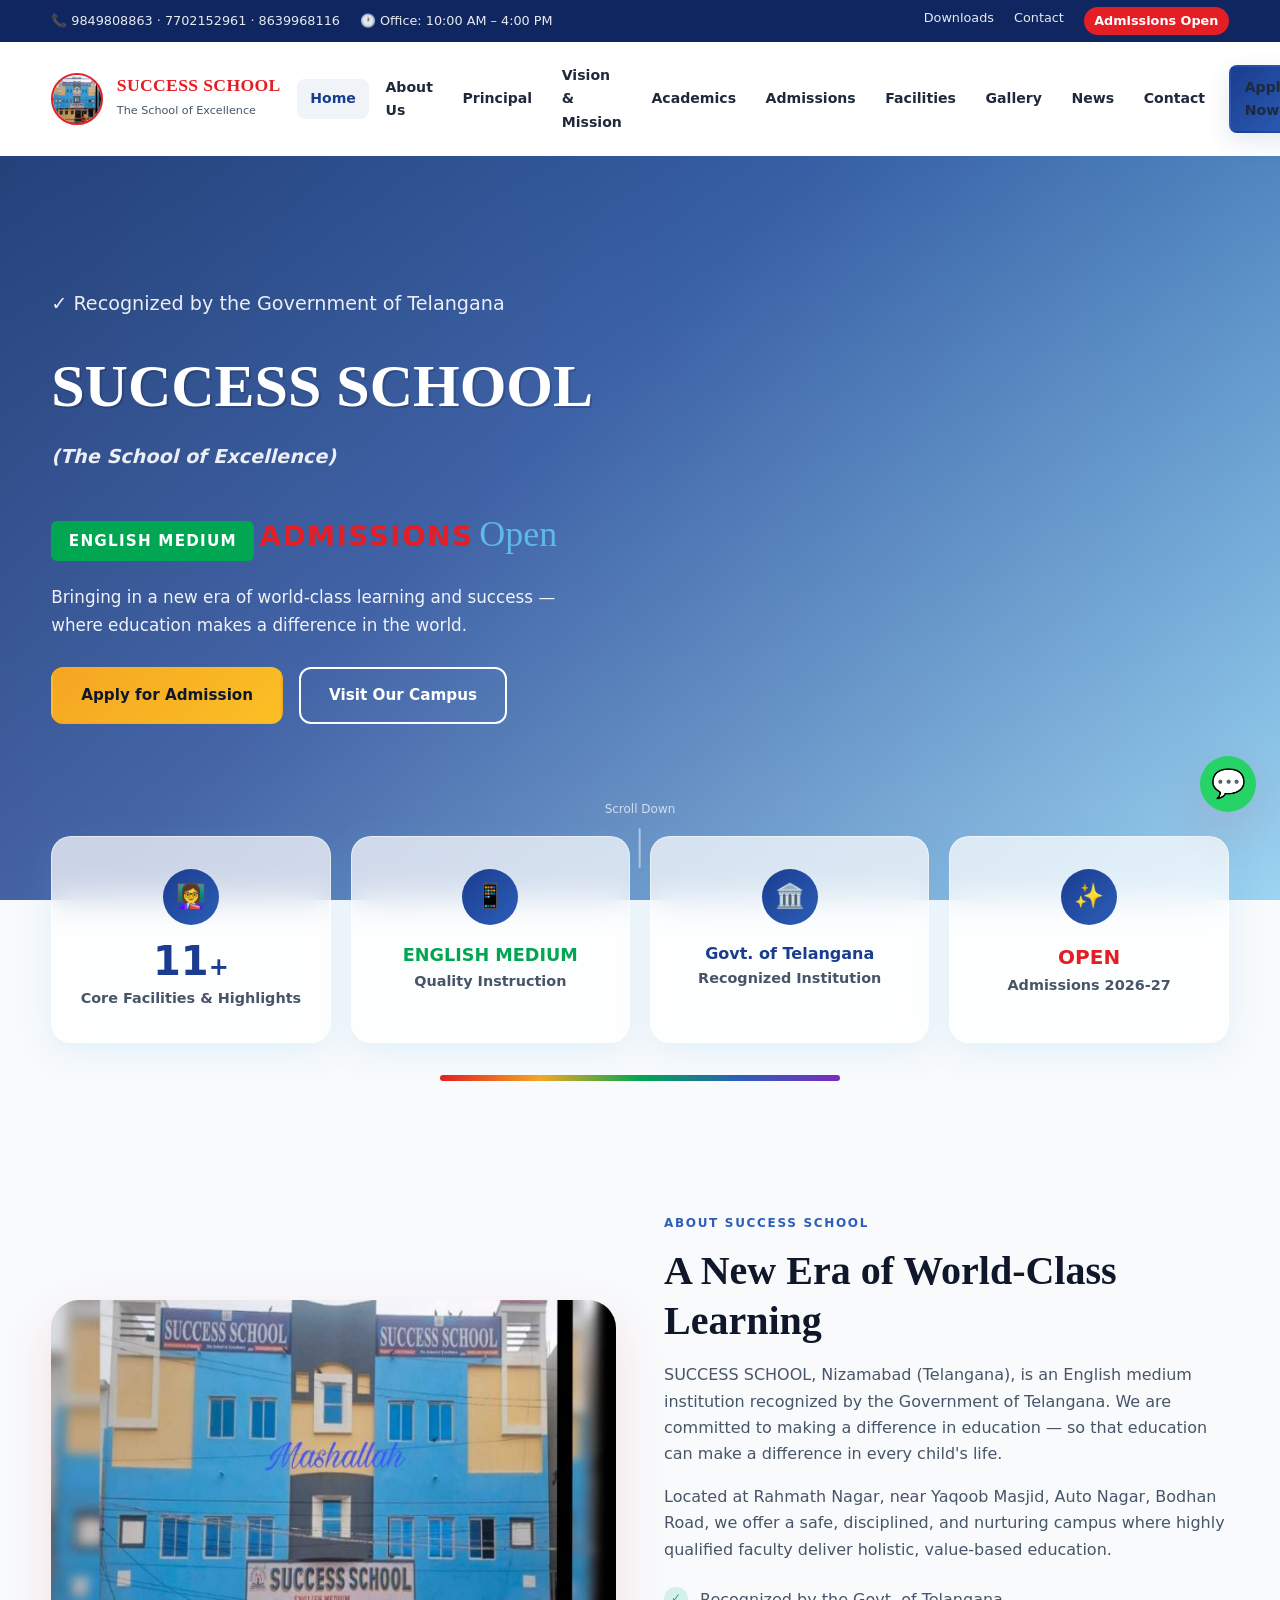
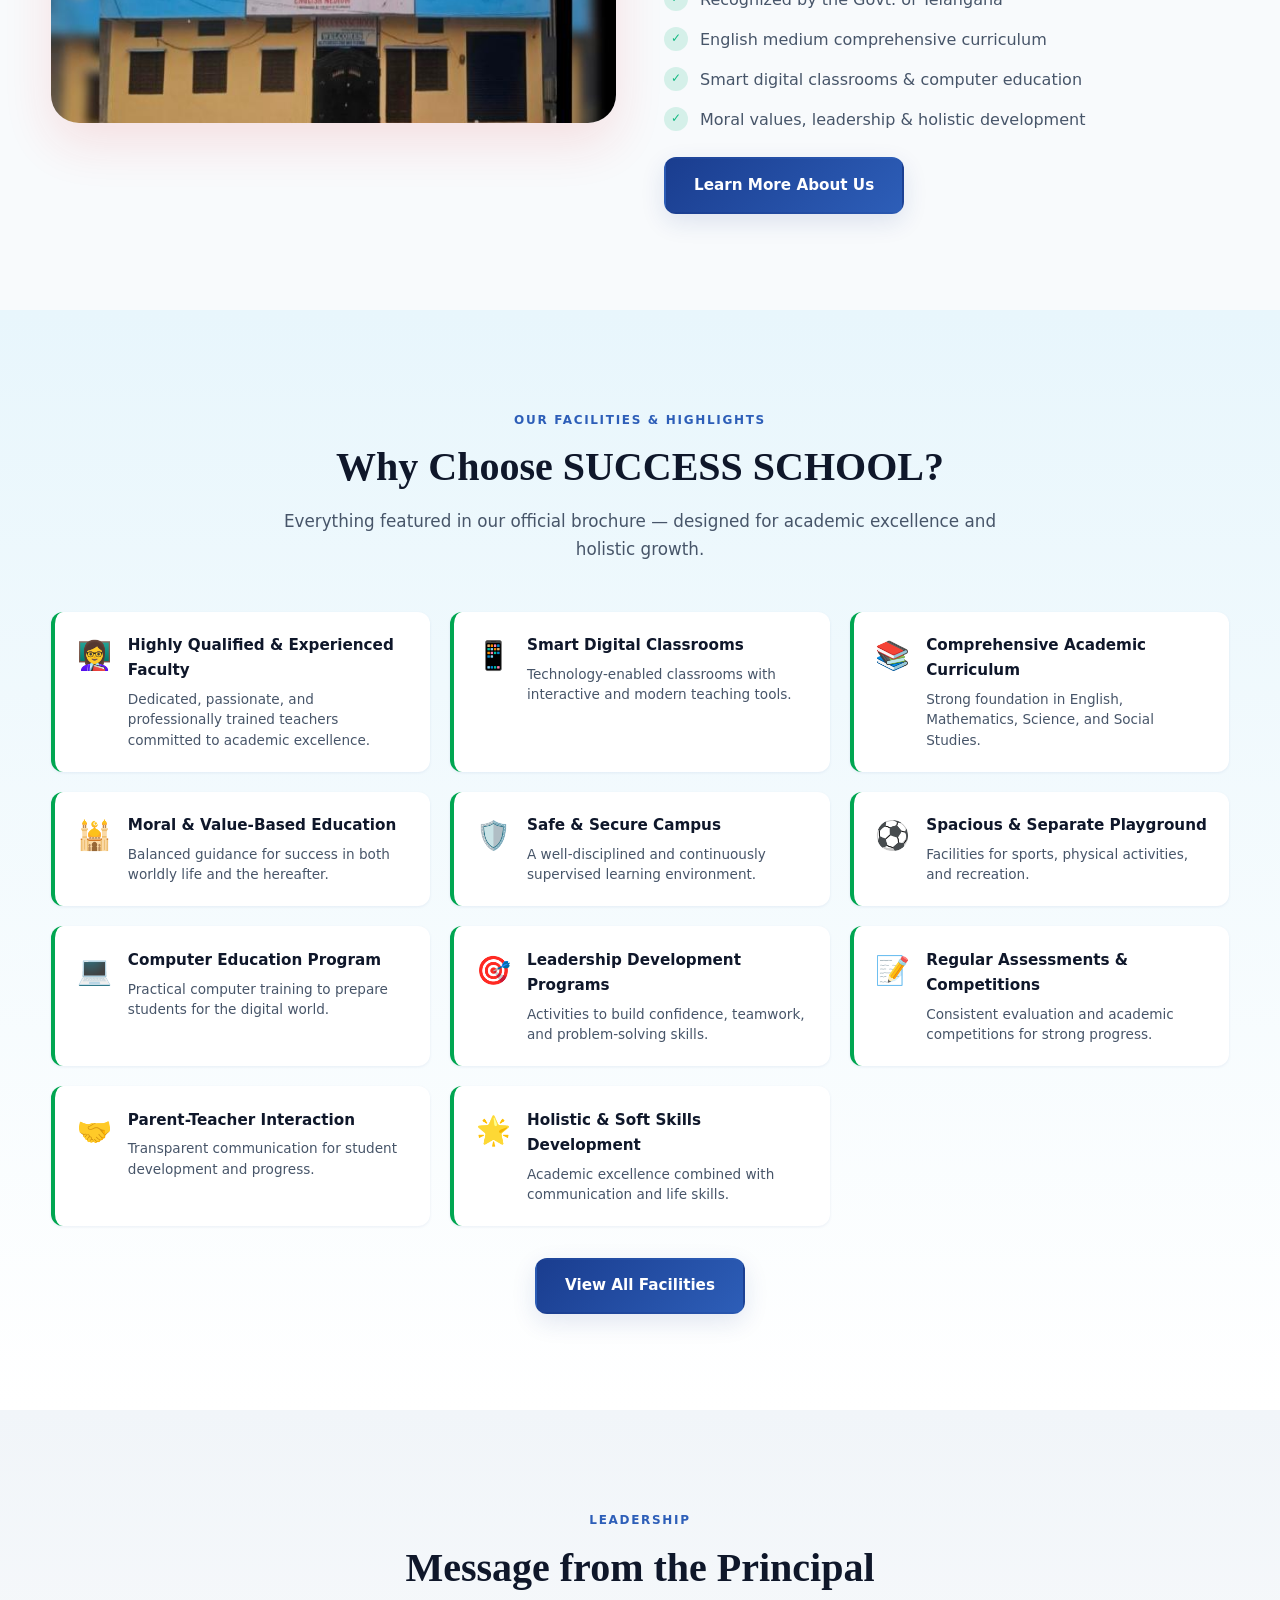
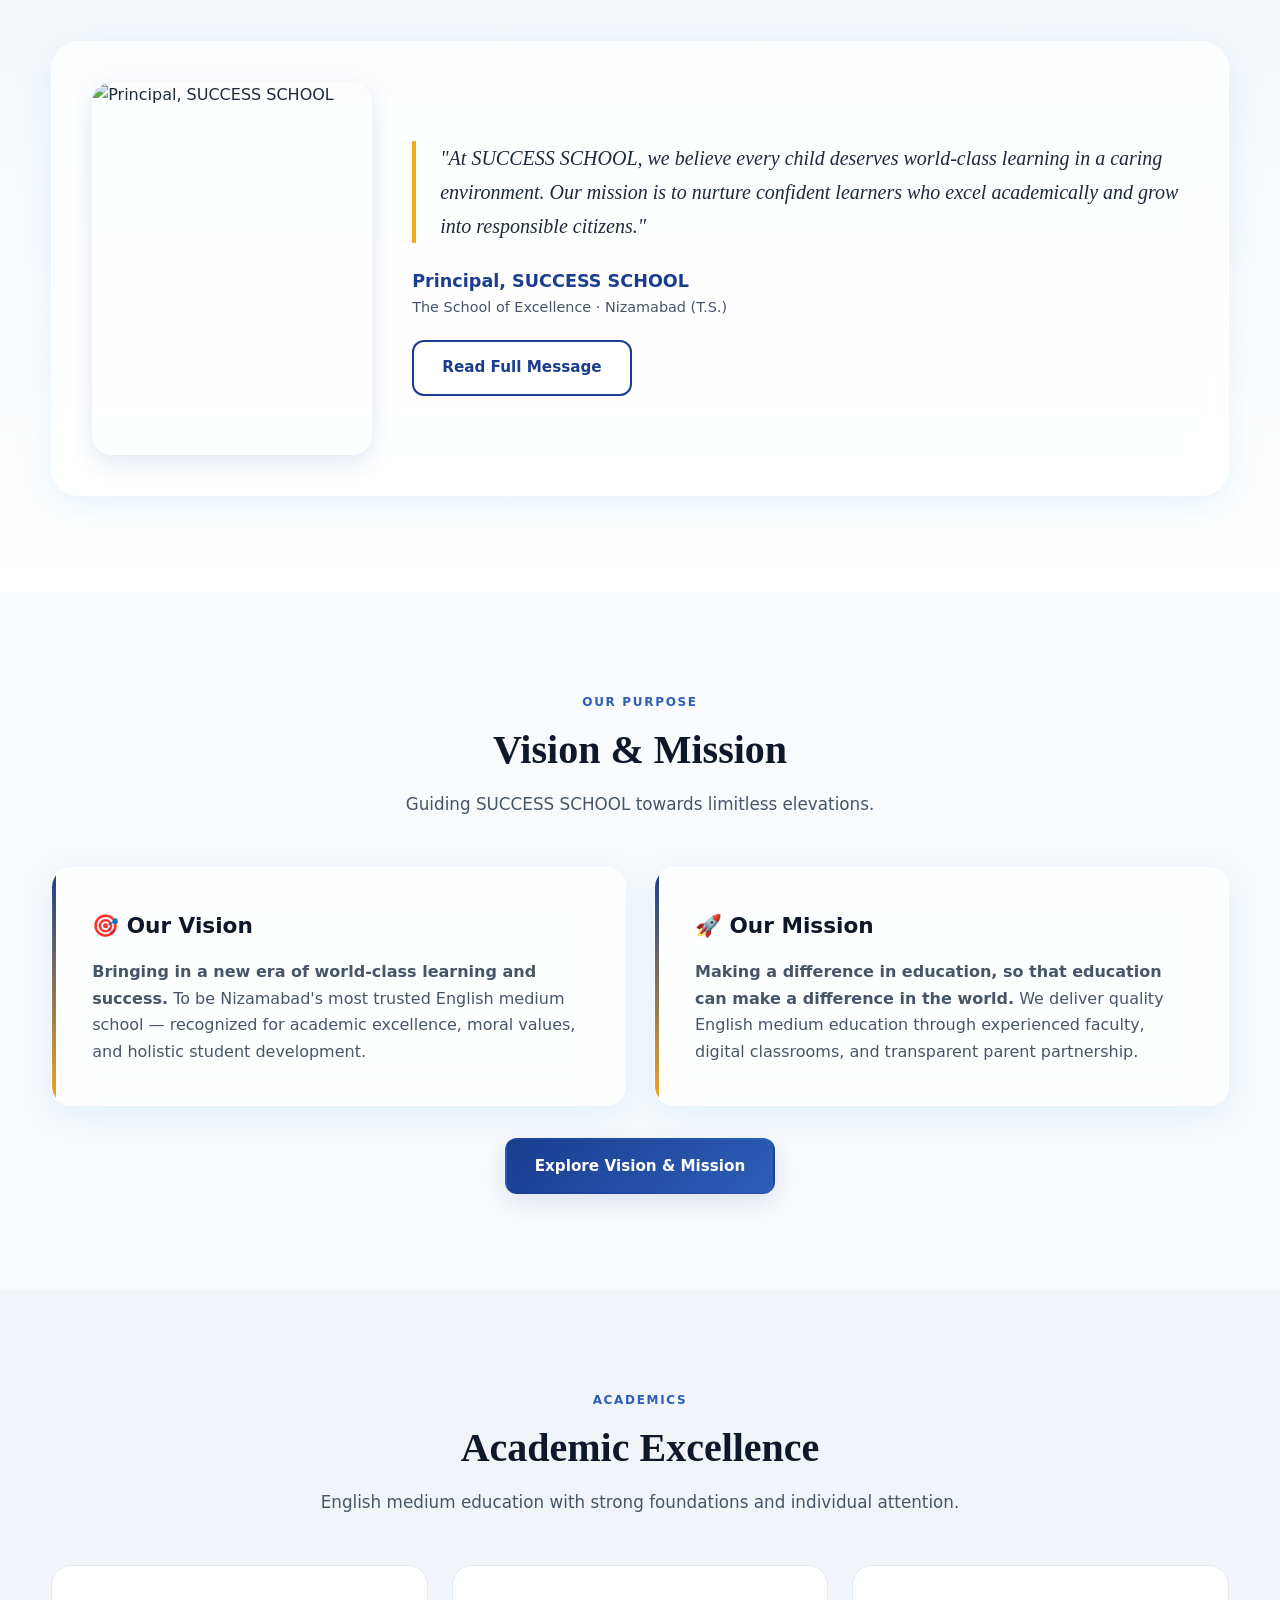
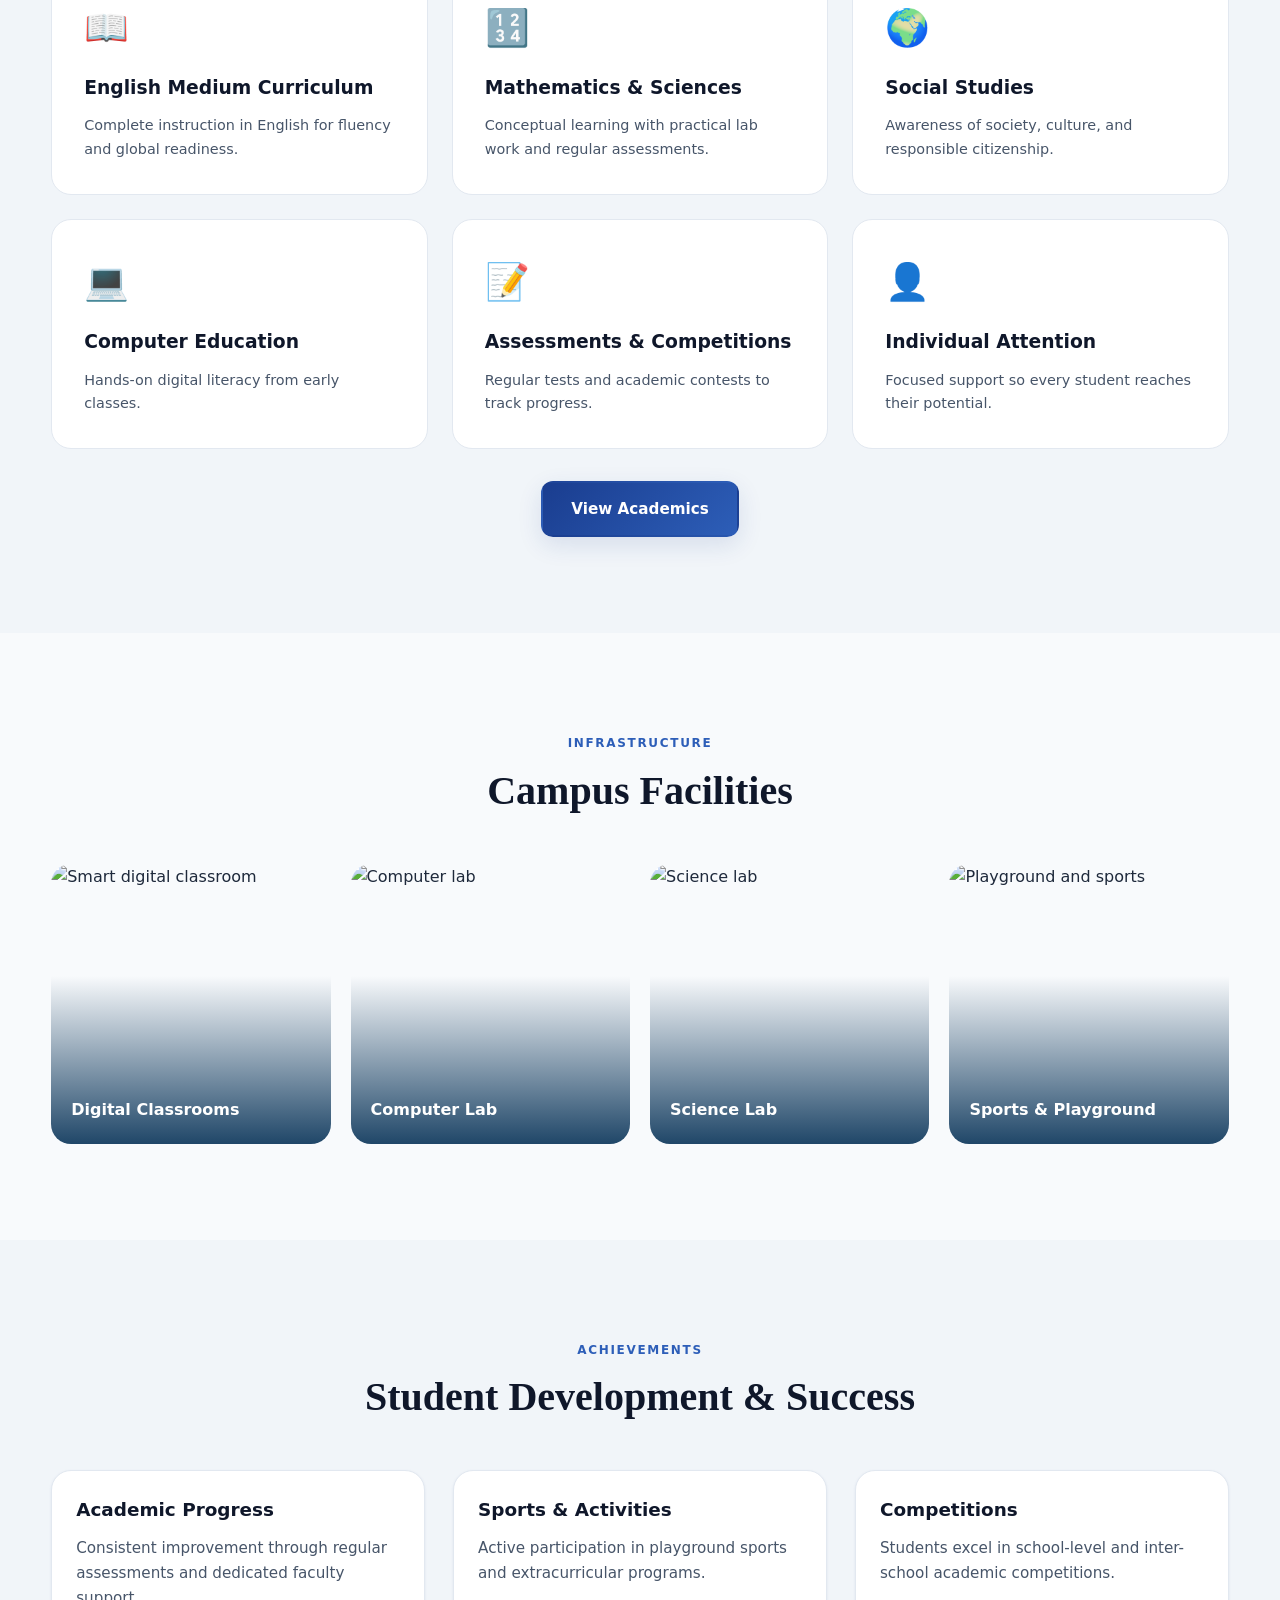
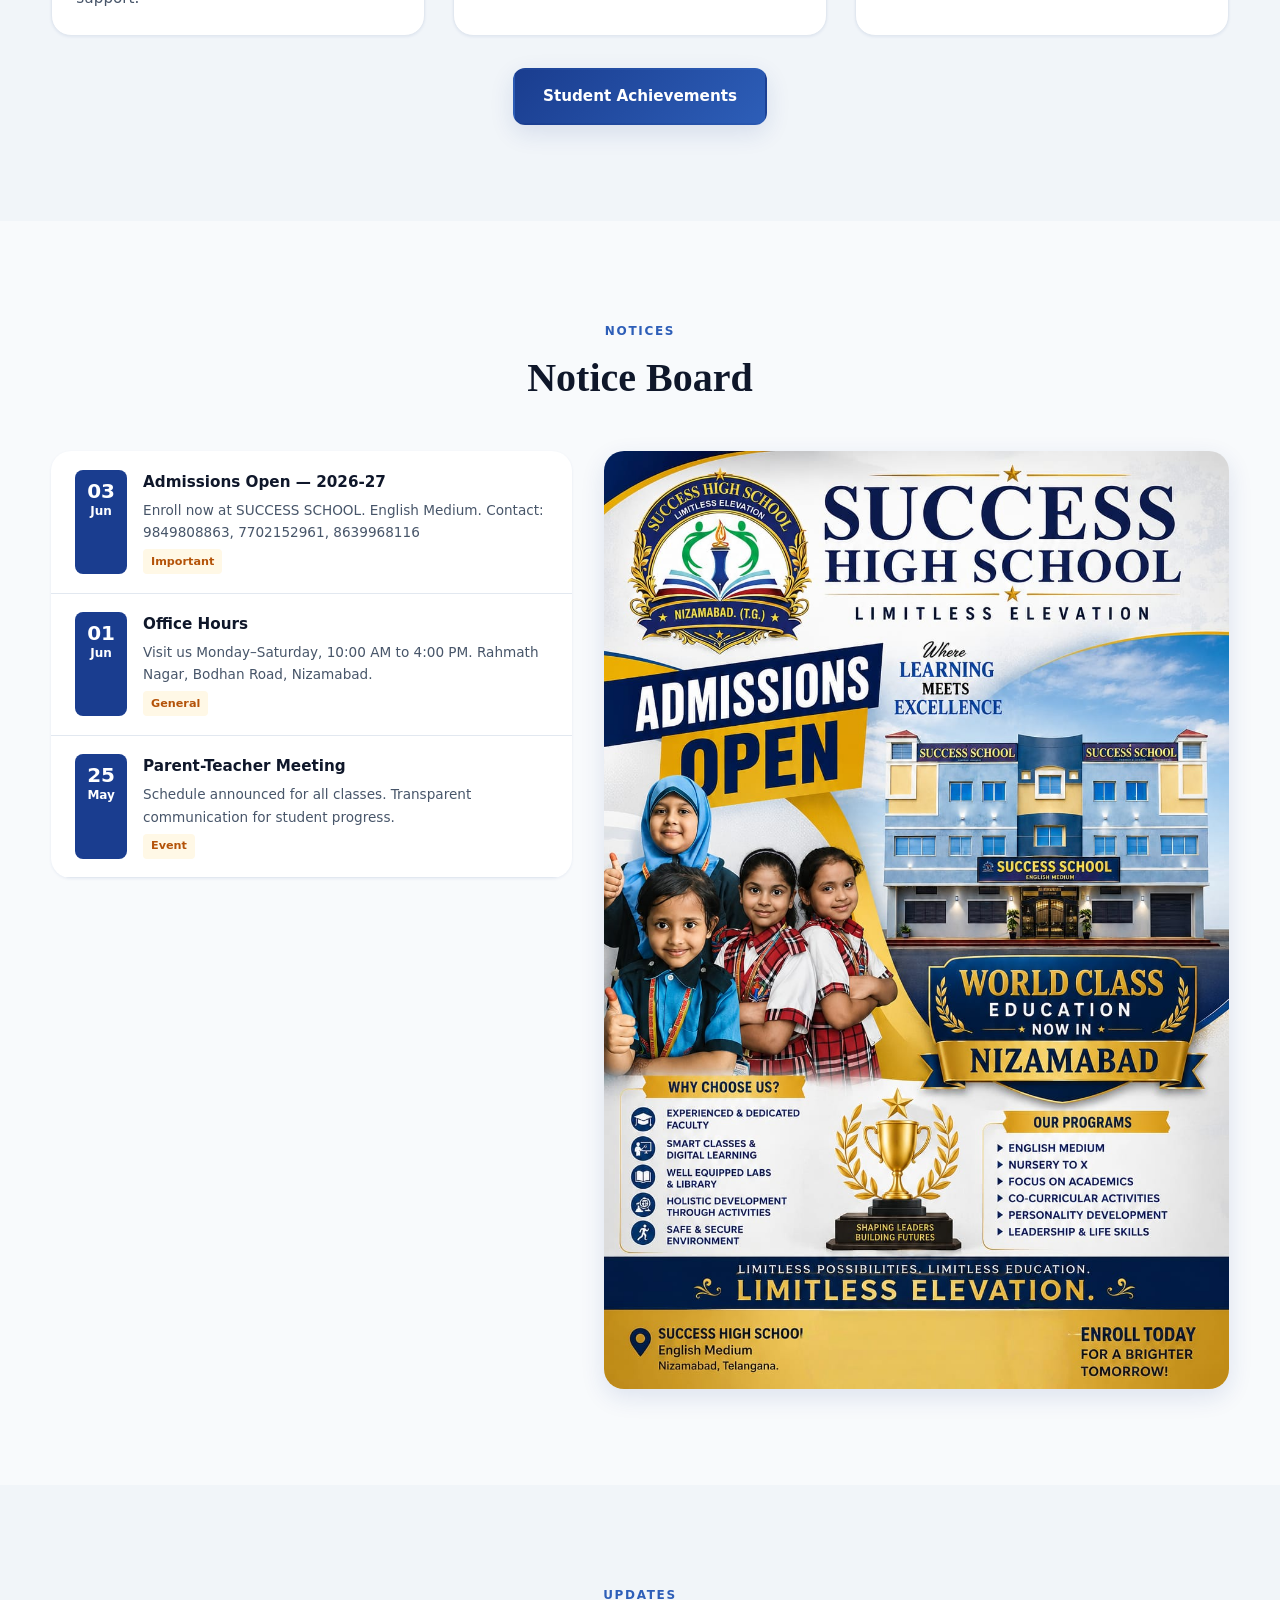
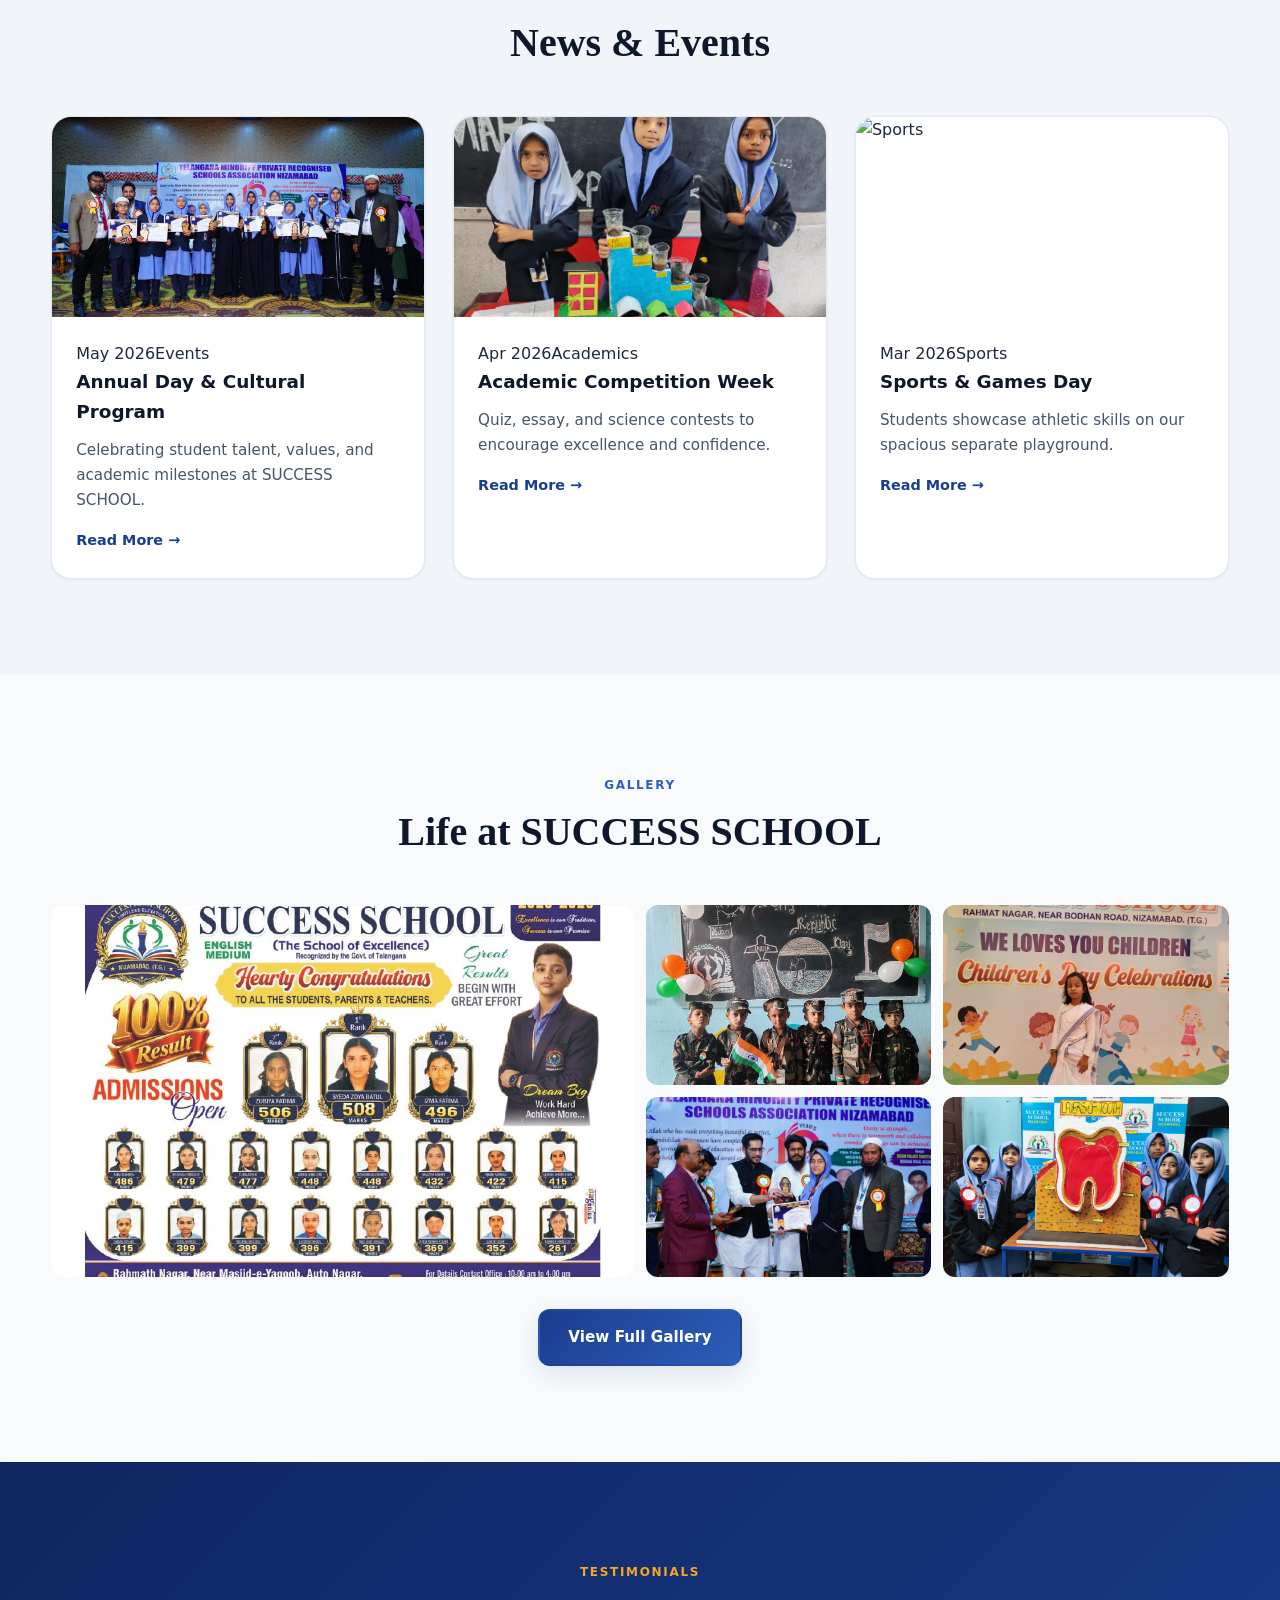
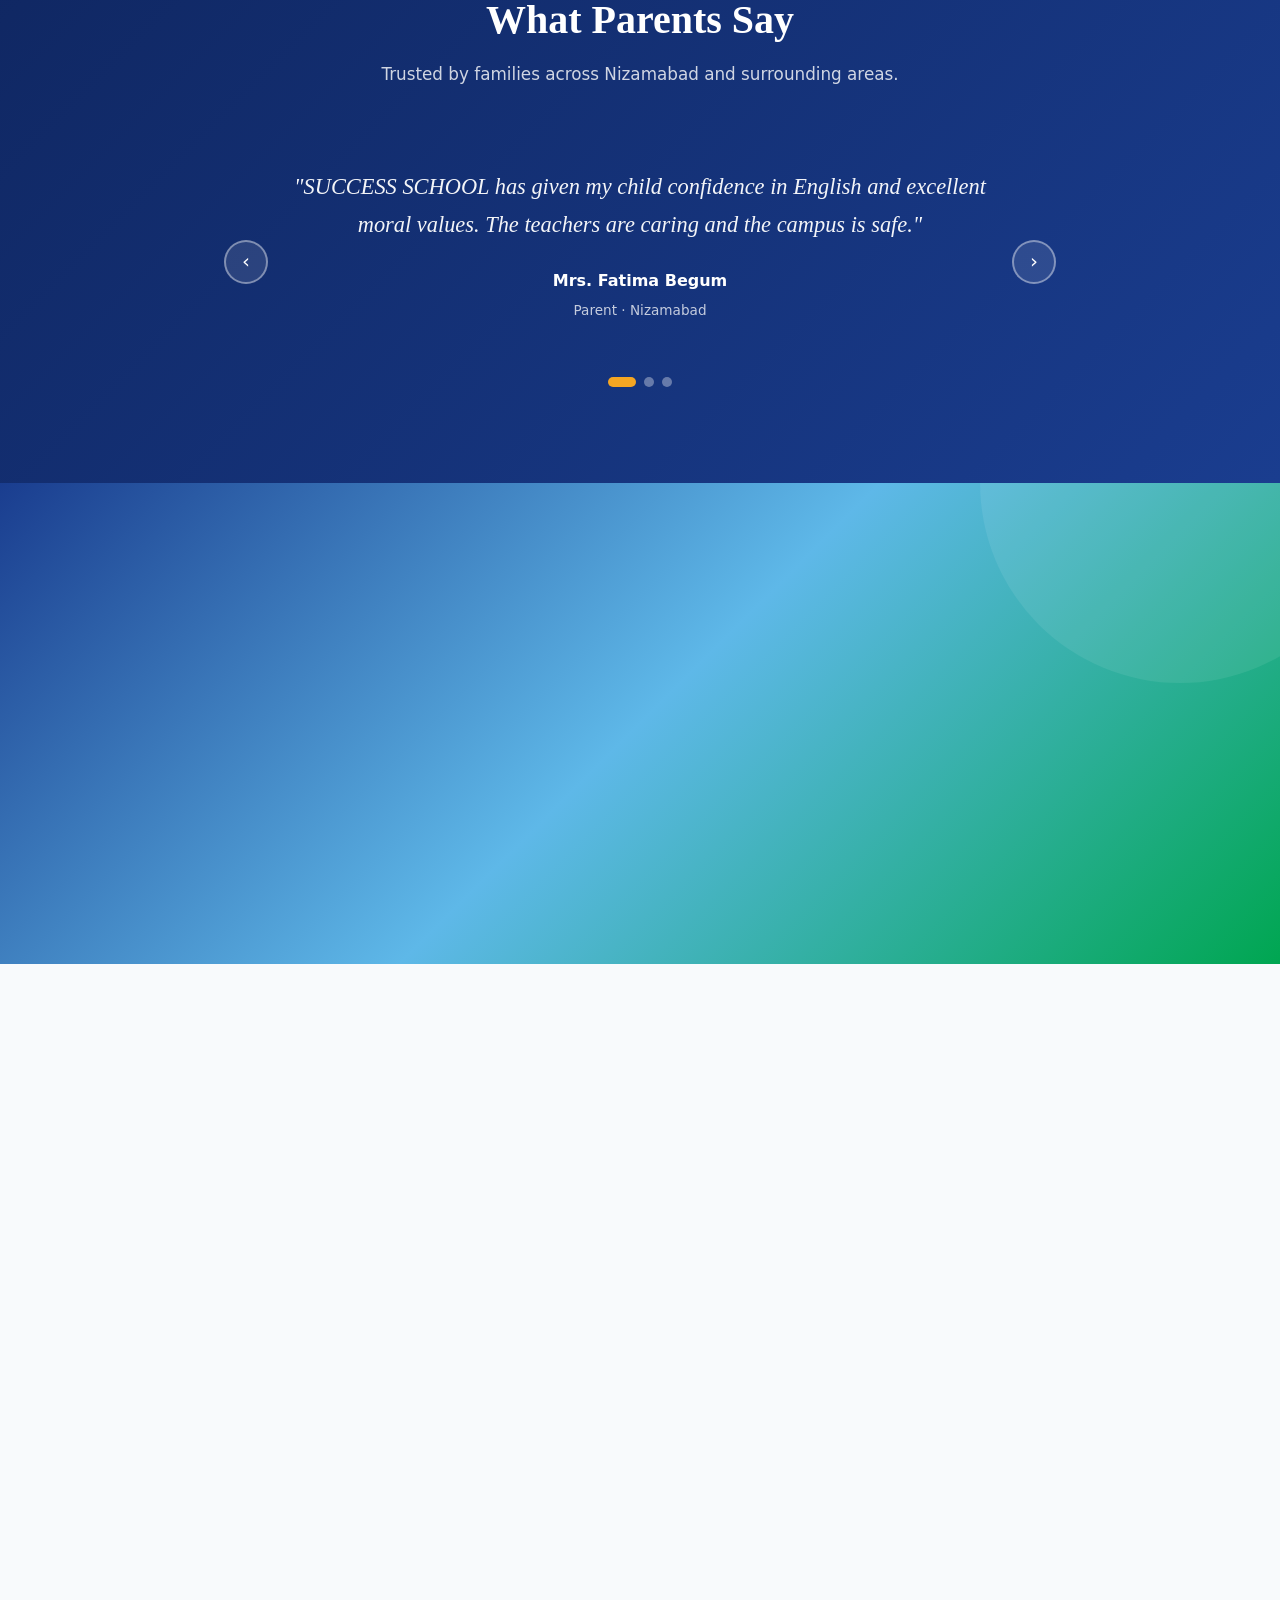
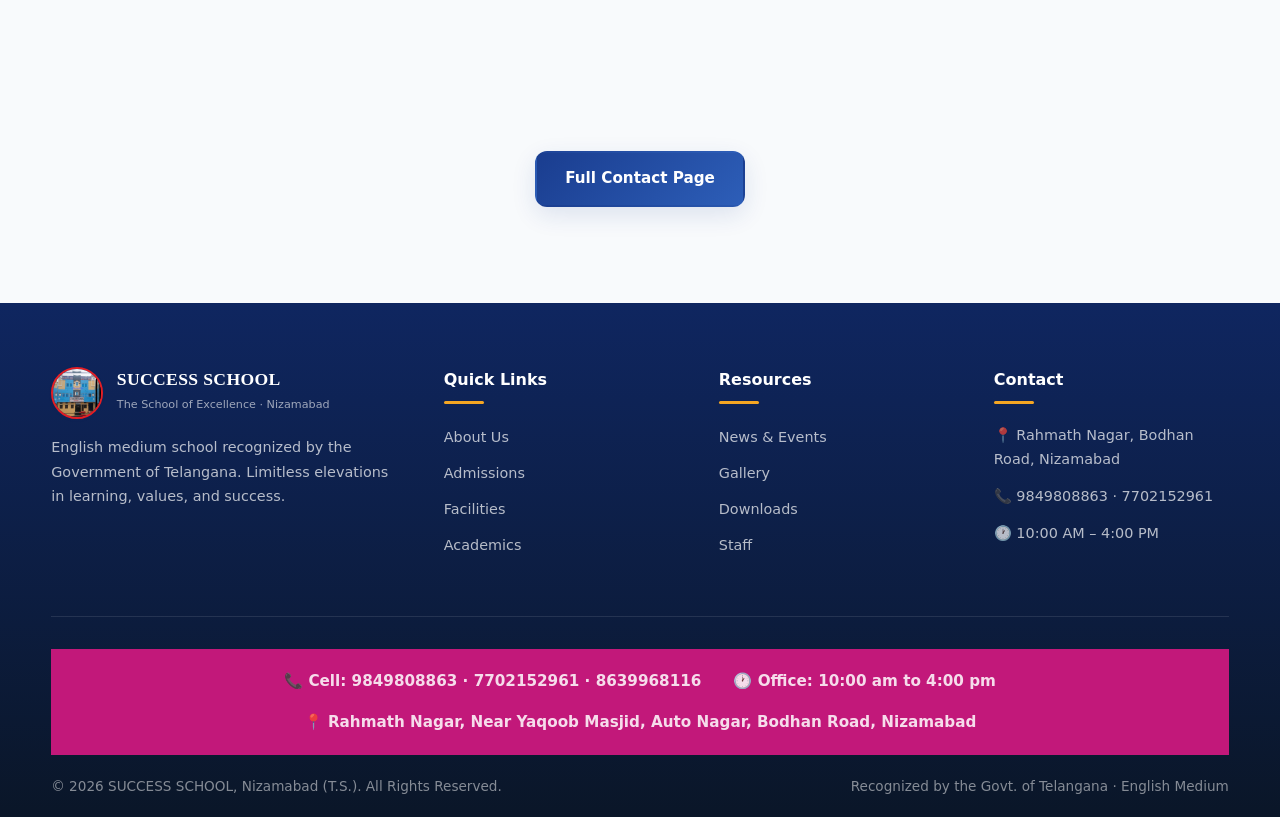
==== commit 0e2d54fa: "Update index.html" ====
--- a/index.html
+++ b/index.html
@@ -8,7 +8,7 @@
   <meta name="author" content="SUCCESS SCHOOL">
   <title>SUCCESS SCHOOL | The School of Excellence — Nizamabad</title>
   <link rel="stylesheet" href="css/main.css">
-  
+  <link rel="icon" type="image/png" href="assets/fevicon.jpg">
 </head>
 <body>
   <header class="header" role="banner">
